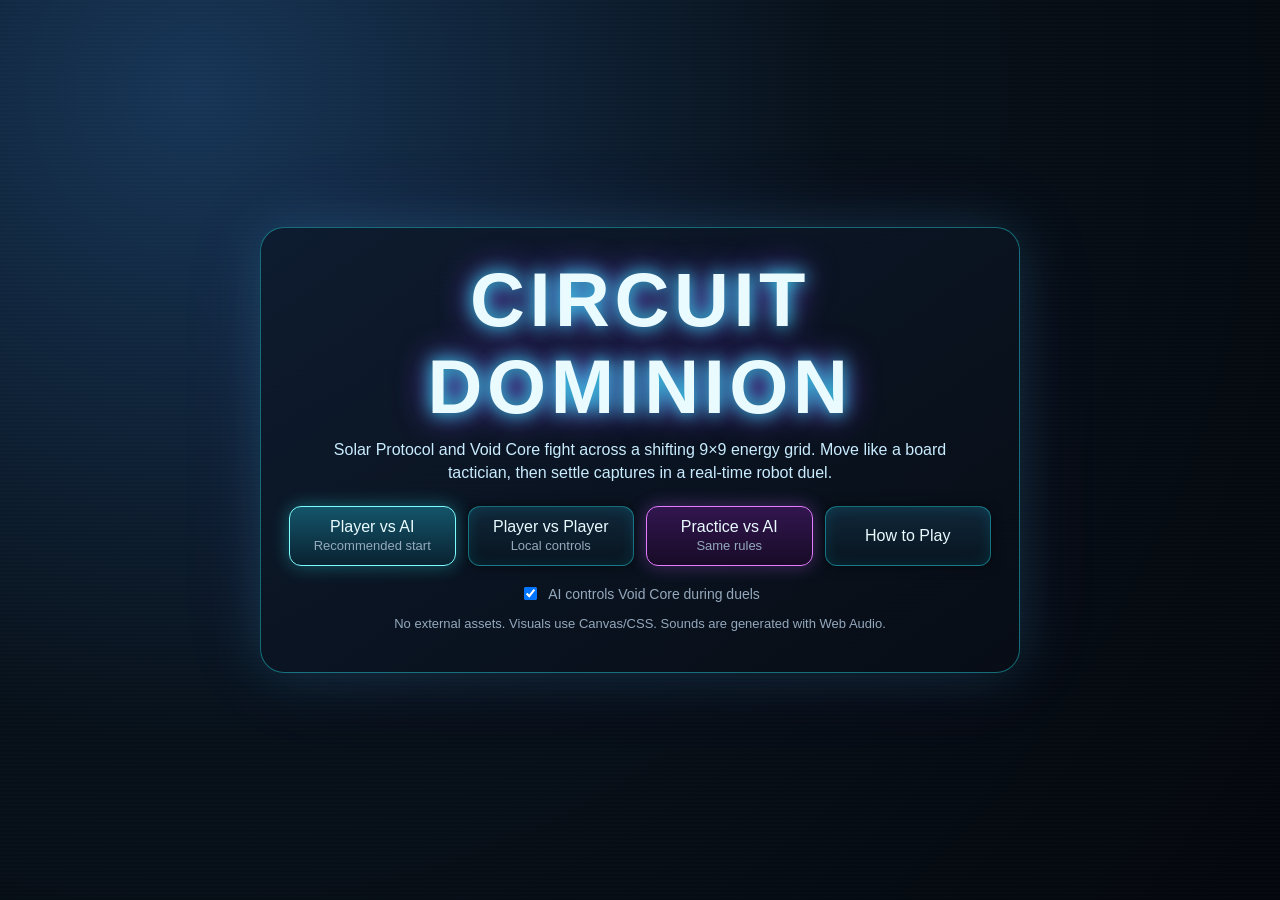
==== release/circuit_dominion.single-file.html @ b0b78ae7 "Initial basic prototype release" ====
<!DOCTYPE html>
<!--
Circuit Dominion

Copyright (C) 2026 E RM

This program is free software: you can redistribute it and/or modify
it under the terms of the GNU General Public License as published by
the Free Software Foundation, either version 3 of the License, or
(at your option) any later version.

This program is distributed in the hope that it will be useful,
but WITHOUT ANY WARRANTY; without even the implied warranty of
MERCHANTABILITY or FITNESS FOR A PARTICULAR PURPOSE. See the
GNU General Public License for more details.

License: GPL-3.0-or-later
Full license text: see LICENSE in the project repository.
-->
<!-- SPDX-License-Identifier: GPL-3.0-or-later -->
<html lang="en">
<head>
<meta charset="UTF-8">
<link rel="icon" href="data:,">
<!--
Submission Info

Exact prompt used:
Create a complete browser game inspired by the gameplay structure of classic board-strategy/action-duel games like Archon, but with an original AI robots theme, original units, original names, original visuals, and no copyrighted assets.

The game must be delivered as a SINGLE self-contained `.html` file under 3 MB. It must run locally in a browser with no server, no build step, no external libraries, no remote images, no remote fonts, and no remote audio. All visuals must be created using HTML/CSS/Canvas/SVG generated in the file. Audio, if included, must be generated using the Web Audio API only.

Game concept:
Title: “Circuit Dominion” or another original robot-themed title.
Theme: Two rival AI robot networks battle for control of a tactical energy grid. One side is “Solar Protocol,” using clean bright energy and agile precision robots. The other side is “Void Core,” using dark matter, corrupted code, and heavy destructive machines.

Core gameplay:
Create a 9x9 tactical board. Two players take turns moving robot units on the board. When one unit moves onto a square occupied by an enemy, the game switches into a real-time combat arena where the two units fight directly. The winner survives and occupies the contested board square. The loser is removed from the board.

The game should feel like a hybrid of chess-like strategy and arcade combat, but all content, names, art, balance, and presentation must be original.

Important design goals:
- Easy to understand within 30 seconds.
- Fast matches, around 5–10 minutes.
- Playable with mouse, keyboard, and touch.
- Mobile-friendly layout.
- Smooth performance on modern phones and desktops.
- No external dependencies.
- Self-contained single HTML file.
- Under 3 MB total file size.

Board design:
- Use a 9x9 grid.
- Squares belong to one of three energy types:
  1. Light Grid
  2. Dark Grid
  3. Neutral Grid
- Some squares should gradually shift polarity over time or every few turns.
- Light-aligned robots are stronger on Light Grid squares.
- Dark-aligned robots are stronger on Dark Grid squares.
- Neutral squares give no bonus.
- Show square polarity visually using simple colors, glow, icons, or patterns.
- Include several special “Power Nodes” on the board. Controlling all Power Nodes is one way to win.

Win conditions:
A player wins by either:
1. Destroying the enemy Command Unit, or
2. Occupying all Power Nodes at the end of their turn.

Turn-based board rules:
- Player 1 and Player 2 alternate turns.
- A unit can move once per turn.
- Units have different movement styles.
- Legal moves should be highlighted after selecting a unit.
- Invalid moves should give clear feedback.
- Units cannot move through other units unless their ability says otherwise.
- Moving onto an enemy starts a duel.
- After a duel, return to the board state.
- Include a clear turn indicator.

Suggested robot units:
Solar Protocol side:
1. Core Commander
   - The king-like unit. Losing it loses the game.
   - Moderate speed, moderate attack.
   - Special: short defensive shield burst in duels.
2. Photon Striker
   - Fast melee robot.
   - Moves like a fast skirmisher.
   - Special: dash attack.
3. Arc Sniper
   - Long-range fragile robot.
   - Special: charged laser shot.
4. Shield Drone
   - Defensive robot.
   - Special: temporary barrier.
5. Pulse Medic
   - Support robot.
   - On the board, can repair adjacent allied units slightly once per turn.
   - In combat, fires weak pulse shots.
6. Nova Walker
   - Heavy assault robot.
   - Slow, strong.
   - Special: area blast with cooldown.

Void Core side:
1. Null Overlord
   - Command Unit.
   - Losing it loses the game.
   - Special: temporary damage aura.
2. Razor Crawler
   - Fast melee robot.
   - Special: leap strike.
3. Entropy Cannon
   - Long-range heavy shooter.
   - Special: slow but powerful projectile.
4. Glitch Wraith
   - Mobile evasive unit.
   - Can phase through one occupied square on the board.
   - Special: short invisibility/teleport dodge.
5. Corruptor Bot
   - Support robot.
   - Can weaken an adjacent enemy unit on the board.
   - In combat, fires erratic shots.
6. Gravity Bruiser
   - Heavy tank robot.
   - Special: pulls opponent slightly toward itself.

Unit stats:
Each unit should have:
- HP
- Speed
- Attack damage
- Projectile or melee range
- Cooldown
- Board movement pattern
- Faction alignment: Light or Dark

Energy square modifiers:
During duel combat, apply a simple bonus based on the board square where the battle occurs:
- Light unit on Light Grid: +15% damage or +15% max HP.
- Dark unit on Dark Grid: +15% damage or +15% max HP.
- Opposite alignment on hostile grid: slight penalty, such as -10% damage.
- Neutral Grid: no modifier.
Show this clearly before or during combat.

Combat arena:
When a battle begins:
- Display a compact real-time arena.
- Each unit appears as a simple robot sprite or geometric icon.
- Player 1 controls:
  - Keyboard: WASD to move, Space or F to attack, Shift for special.
  - Touch: virtual joystick or touch-drag movement, attack button, special button.
- Player 2 controls:
  - Keyboard: Arrow keys to move, Enter or / to attack, Right Shift for special.
  - Touch: if same-device two-player touch is difficult, provide an optional “AI controls Player 2 in duel” toggle.
- Include a simple AI option so one human can play against the computer.
- Units should have different attacks:
  - Melee units need proximity.
  - Ranged units fire projectiles.
  - Heavy units move slowly but hit harder.
  - Support units are weaker but have useful abilities.
- Include health bars, cooldown indicators, and a short countdown before combat starts.
- The duel ends when one unit reaches 0 HP.
- The surviving unit returns to the board.
- If both units are destroyed, the contested square becomes empty.

AI opponent:
Include a basic computer opponent for board turns and duels.
Board AI should:
- Prefer attacks it is likely to win.
- Protect its Command Unit.
- Try to capture Power Nodes.
- Prefer favorable square polarity.
- Avoid obviously bad moves.
Duel AI should:
- Move toward or away depending on unit type.
- Fire when in range.
- Use specials occasionally.
- Dodge projectiles somewhat.

Controls:
Include:
- Mouse controls for selecting units and board squares.
- Keyboard controls for combat.
- Touch controls for mobile.
- Large buttons for attack/special on mobile.
- Responsive layout that works in portrait and landscape.
- A simple help overlay explaining controls.

UI requirements:
- Title screen with:
  - New Game
  - Player vs Player
  - Player vs AI
  - How to Play
- Board screen with:
  - Current turn
  - Selected unit info
  - Legal move highlights
  - Power Node ownership
  - Win condition reminder
- Combat screen with:
  - Unit names
  - Health bars
  - Energy square modifier
  - Countdown
  - Cooldown indicators
- End screen with:
  - Winner
  - Reason for victory
  - Restart button

Visual style:
- Futuristic neon robot theme.
- Clean readable board.
- Use Canvas or SVG for simple robot icons.
- Do not use remote images.
- Do not use copyrighted characters, logos, names, sprites, or sounds.
- Units should be visually distinguishable by silhouette, color, and icon.
- Add lightweight effects such as glows, sparks, scanlines, projectile trails, or explosions, but keep file size small.

Audio:
- Optional, but if included, generate sounds using the Web Audio API.
- Include simple sounds for:
  - Move
  - Invalid move
  - Attack
  - Hit
  - Special ability
  - Victory
- Include mute button.
- No external audio files.

Technical requirements:
- Output one complete `.html` file only.
- Include all HTML, CSS, and JavaScript in the same file.
- No external scripts.
- No remote assets.
- No frameworks.
- Must work by opening the file directly in a browser.
- Keep total file size under 3 MB.
- Use efficient code and compact procedural visuals.
- Use requestAnimationFrame for combat animation.
- Keep game state organized in clear JavaScript objects.
- Include comments for major systems.
- Avoid overly large embedded data.
- Do not include base64 images or large assets unless absolutely tiny.

Game balance:
- Make every unit useful.
- Make Command Units important but not helpless.
- Make Power Nodes strategically valuable.
- Make square polarity matter without making fights automatic.
- Keep duel times short, ideally 10–30 seconds.
- Avoid one-shot kills except maybe rare charged specials.
- Add cooldowns to powerful abilities.

Accessibility and usability:
- Use readable font sizes.
- High contrast UI.
- Buttons large enough for touch.
- Include pause/help.
- Include visual feedback for all important actions.
- Do not rely on color alone; use icons or labels for Light/Dark/Neutral where possible.

Deliverable:
Return the full contents of the single `.html` file. Do not split into multiple files. Do not include external dependencies. Do not provide placeholder comments like “add game logic here”; implement the actual playable game.

Submission checklist

    Single `.html` file only, under 3 MB.
    Prompt and shared chat link included exactly as used.
    Self-contained visuals and audio only. No remote assets.
    Touch-friendly input strongly recommended for mobile traffic.

Also include, inside an HTML comment near the top of the file, a section labeled “Submission Info” containing:
- The exact prompt used.
- A placeholder line for the shared chat link: SHARED_CHAT_LINK_HERE
- The checklist above exactly as written.

Before final output, verify:
- The game starts without errors.
- The board is playable.
- Units can move.
- Combat starts when attacking.
- Combat resolves and returns to the board.
- At least one win condition works.
- No remote assets are referenced.
- The file is self-contained.

Shared chat link:
SHARED_CHAT_LINK_HERE

Checklist:
Submission checklist

    Single `.html` file only, under 3 MB.
    Prompt and shared chat link included exactly as used.
    Self-contained visuals and audio only. No remote assets.
    Touch-friendly input strongly recommended for mobile traffic.
-->
<meta name="viewport" content="width=device-width,initial-scale=1,maximum-scale=1,user-scalable=no">
<title>Circuit Dominion</title>
<style>
:root{--bg:#071019;--panel:#0c1724e8;--line:#2af6ff66;--txt:#e9fbff;--muted:#94a9bd;--solar:#6dfcff;--void:#d56bff;--warn:#ffdc63;--bad:#ff5f7a;--good:#7dff96}
*{box-sizing:border-box;touch-action:manipulation}
html,body{margin:0;height:100%;background:radial-gradient(circle at 15% 10%,#173557,#071019 48%,#04070d);color:var(--txt);font-family:Arial,Helvetica,sans-serif;overflow:hidden}
body:before{content:"";position:fixed;inset:0;background:linear-gradient(#ffffff06 50%,#0000 50%);background-size:100% 4px;pointer-events:none;mix-blend-mode:screen;opacity:.22}
button,input{font:inherit}
button{border:1px solid var(--line);background:linear-gradient(180deg,#10283b,#08131e);color:var(--txt);border-radius:12px;padding:11px 15px;min-height:44px;cursor:pointer;box-shadow:0 0 14px #00eaff22 inset,0 0 12px #0008}
button:hover,button:focus{outline:2px solid #7dffff66;background:#13324b}
button.primary{border-color:#7dffff;background:linear-gradient(180deg,#14556a,#092231);box-shadow:0 0 18px #2af6ff55}
button.void{border-color:#e57cff;background:linear-gradient(180deg,#32164f,#180b27);box-shadow:0 0 18px #c35cff55}
label{display:flex;gap:8px;align-items:center;color:var(--muted);font-size:14px}
.screen{display:none;height:100%;width:100%;padding:14px;position:relative}
.screen.active{display:flex}
#titleScreen,#endScreen{align-items:center;justify-content:center;text-align:center}
.hero{max-width:760px;width:min(94vw,760px);padding:28px;border:1px solid var(--line);border-radius:24px;background:linear-gradient(145deg,#0e1b2eea,#080d16ed);box-shadow:0 0 50px #22f2ff22,0 0 90px #ad55ff16}
h1{font-size:clamp(36px,8vw,76px);margin:0 0 8px;letter-spacing:.06em;text-transform:uppercase;text-shadow:0 0 18px #35f4ff,0 0 34px #8e44ff}
.tagline{color:#c9ecff;margin:0 auto 22px;line-height:1.45;max-width:650px}
.menu{display:grid;grid-template-columns:repeat(auto-fit,minmax(160px,1fr));gap:12px;margin:18px 0}
.small{font-size:13px;color:var(--muted)}
#boardScreen{gap:12px;align-items:stretch}
.leftPane{flex:1;display:flex;align-items:center;justify-content:center;min-width:0}
.boardWrap{width:min(82vh,calc(100vw - 340px));max-width:720px;aspect-ratio:1;border-radius:18px;border:1px solid var(--line);box-shadow:0 0 32px #00eaff22;background:#020610;padding:8px}
#board{width:100%;height:100%;display:block;border-radius:12px;cursor:pointer;background:#081018}
.sidePane{width:315px;display:flex;flex-direction:column;gap:8px;min-height:0;overflow:auto}
.card{border:1px solid #2af6ff44;background:var(--panel);border-radius:16px;padding:10px;box-shadow:0 0 20px #0008}
.card h2,.card h3{margin:0 0 8px;font-size:18px}
.status{font-size:16px;line-height:1.35}
#turnBadge{font-weight:bold;font-size:20px}
.solarText{color:var(--solar);text-shadow:0 0 8px #6dfcff77}
.voidText{color:var(--void);text-shadow:0 0 8px #d56bff77}
#selectedInfo{white-space:pre-line;line-height:1.35;min-height:96px}
#nodeInfo,#log{font-size:14px;line-height:1.35;color:#d7f5ff}
#log{min-height:38px;color:var(--warn)}
.legend{display:grid;grid-template-columns:1fr 1fr 1fr;gap:6px;font-size:12px;color:#d7f5ff}
.pill{border:1px solid #ffffff33;border-radius:999px;padding:5px 7px;text-align:center;background:#ffffff08;display:inline-flex;align-items:center;justify-content:center;min-height:28px}
#nodeInfo{display:flex;flex-wrap:wrap;gap:6px}
#combatScreen{flex-direction:column;gap:8px;padding:10px}
.combatTop{display:grid;grid-template-columns:1fr minmax(120px,260px) 1fr;gap:10px;align-items:stretch}
.fighterPanel{border:1px solid #ffffff33;border-radius:14px;padding:8px;background:#07111ddd}
.fighterName{font-weight:bold;font-size:15px;white-space:nowrap;overflow:hidden;text-overflow:ellipsis}
.hpBox,.cdBox{height:14px;background:#0009;border:1px solid #ffffff33;border-radius:999px;overflow:hidden;margin-top:7px}
.hpFill{height:100%;width:100%;background:linear-gradient(90deg,#ff5f7a,#ffdc63,#7dff96);transition:width .1s}
.cdFill{height:100%;width:0;background:linear-gradient(90deg,#2af6ff,#e57cff);transition:width .08s}
.centerPanel{text-align:center;border:1px solid #ffffff33;border-radius:14px;padding:8px;background:#07111ddd;font-size:14px}
#arenaWrap{position:relative;flex:1;min-height:260px;border-radius:18px;border:1px solid var(--line);box-shadow:0 0 28px #00eaff22;overflow:hidden;background:#02060c}
#arena{display:block;width:100%;height:100%;touch-action:none}
.countdown{position:absolute;left:50%;top:45%;transform:translate(-50%,-50%);font-size:clamp(42px,12vw,120px);font-weight:bold;text-shadow:0 0 20px #2af6ff,0 0 40px #d56bff;pointer-events:none}
.touchControls{display:grid;grid-template-columns:1fr auto auto 1fr auto auto;gap:8px;align-items:center;padding:4px 0}
.touchControls.singlePlayer{grid-template-columns:minmax(180px,1fr) auto auto}
.stick{height:72px;border:1px solid #ffffff33;border-radius:18px;background:radial-gradient(circle,#ffffff13,#0005);position:relative;min-width:90px;touch-action:none;user-select:none}
.stick:before{content:"";position:absolute;left:50%;top:50%;width:26px;height:26px;margin:-13px;border-radius:50%;background:#ffffff33;box-shadow:0 0 14px #fff6}
.bigBtn{min-width:74px;height:58px}
#helpOverlay{display:none;position:fixed;inset:0;z-index:30;background:#02060ce8;align-items:center;justify-content:center;padding:18px}
#helpOverlay.active{display:flex}
.helpBox{max-width:760px;width:min(760px,calc(100vw - 36px));max-height:calc(100dvh - 36px);overflow:auto;border:1px solid var(--line);border-radius:22px;background:#0a1522;padding:20px;line-height:1.45;box-shadow:0 0 60px #00eaff33}
#closeHelp{position:sticky;bottom:0;margin-top:14px}
.helpGrid{display:grid;grid-template-columns:repeat(auto-fit,minmax(230px,1fr));gap:12px}
.kbd{display:inline-block;border:1px solid #ffffff55;background:#0008;border-radius:6px;padding:2px 6px;margin:1px;color:#fff}
.hidden{display:none!important}
@media(max-width:900px){#boardScreen{flex-direction:column;padding:8px;overflow:auto}.boardWrap{width:min(96vw,72vh);margin:auto}.sidePane{width:auto;display:grid;grid-template-columns:1fr 1fr;gap:8px}.sidePane .card:last-child{grid-column:1/-1}body{overflow:auto}.screen{min-height:100%;height:auto}}
@media(max-width:620px){.sidePane{display:flex}.combatTop{grid-template-columns:1fr;gap:6px}.touchControls{grid-template-columns:1fr auto auto;grid-auto-rows:auto}#stick2,.p2touch{display:none}.hero{padding:18px}}
</style>
</head>
<body>
<section id="titleScreen" class="screen active">
  <div class="hero">
    <h1>Circuit Dominion</h1>
    <p class="tagline">Solar Protocol and Void Core fight across a shifting 9×9 energy grid. Move like a board tactician, then settle captures in a real-time robot duel.</p>
    <div class="menu">
      <button class="primary" id="newAI">Player vs AI<br><span class="small">Recommended start</span></button>
      <button id="newPVP">Player vs Player<br><span class="small">Local controls</span></button>
      <button class="void" id="newAI2">Practice vs AI<br><span class="small">Same rules</span></button>
      <button id="howBtn">How to Play</button>
    </div>
    <label style="justify-content:center"><input type="checkbox" id="duelAIToggle" checked> AI controls Void Core during duels</label>
    <p class="small">No external assets. Visuals use Canvas/CSS. Sounds are generated with Web Audio.</p>
  </div>
</section>

<section id="boardScreen" class="screen">
  <div class="leftPane"><div class="boardWrap"><canvas id="board" width="900" height="900" aria-label="Circuit Dominion tactical board"></canvas></div></div>
  <aside class="sidePane">
    <div class="card status"><h2>Turn</h2><div id="turnBadge"></div><div id="modeLabel" class="small"></div></div>
    <div class="card"><h3>Selected Unit</h3><div id="selectedInfo">Select one of your robots.</div></div>
    <div class="card"><h3>Power Nodes</h3><div id="nodeInfo"></div></div>
    <div class="card"><h3>Grid Key</h3><div class="legend"><span class="pill">☀ L Light</span><span class="pill">◇ N Neutral</span><span class="pill">◆ D Dark</span></div><p class="small">White = selected. Green = legal move. Red = attack. Win by destroying the enemy Command Unit or occupying all ⚡ Power Nodes at turn end.</p></div>
    <div class="card"><div id="log">Ready.</div><div style="display:flex;gap:8px;flex-wrap:wrap;margin-top:8px"><button id="boardHelp">Help</button><button id="muteBtn">Mute</button><button id="restartBtn">Restart</button></div></div>
  </aside>
</section>

<section id="combatScreen" class="screen">
  <div class="combatTop">
    <div class="fighterPanel"><div class="fighterName" id="p1Name"></div><div class="hpBox"><div class="hpFill" id="p1HP"></div></div><div class="cdBox"><div class="cdFill" id="p1CD"></div></div><div class="small" id="p1Hint">WASD · Space/F attack · Left Shift special</div></div>
    <div class="centerPanel"><b>Duel Zone</b><div class="small">Combat modifier</div><div id="modText"></div><div id="combatMsg" class="small"></div><button id="pauseBtn" style="margin-top:5px;min-height:34px;padding:5px 10px">Pause</button></div>
    <div class="fighterPanel"><div class="fighterName" id="p2Name"></div><div class="hpBox"><div class="hpFill" id="p2HP"></div></div><div class="cdBox"><div class="cdFill" id="p2CD"></div></div><div class="small" id="p2Hint">Arrows · Enter or / attack · Right Shift special</div></div>
  </div>
  <div id="arenaWrap"><canvas id="arena" width="960" height="520" aria-label="Real time robot duel arena"></canvas><div id="countdown" class="countdown"></div></div>
  <div class="touchControls" id="touchControls">
    <div class="stick" id="stick1" aria-label="Player 1 movement joystick"></div><button class="bigBtn" id="atk1">P1 Attack</button><button class="bigBtn" id="sp1">P1 Special</button>
    <div class="stick" id="stick2" aria-label="Player 2 movement joystick"></div><button class="bigBtn p2touch" id="atk2">P2 Attack</button><button class="bigBtn p2touch" id="sp2">P2 Special</button>
  </div>
</section>

<section id="endScreen" class="screen">
  <div class="hero"><h1 id="winnerTitle">Victory</h1><p id="winnerReason" class="tagline"></p><div class="menu"><button class="primary" id="endRestartAI">Restart vs AI</button><button id="endRestartPVP">Restart PvP</button><button id="endHelp">How to Play</button></div></div>
</section>

<div id="helpOverlay">
  <div class="helpBox">
    <h2>Circuit Dominion: quick rules</h2>
    <div class="helpGrid">
      <div><h3>Board</h3><p>Select one of your robots, then choose a highlighted square. Moving onto an enemy starts a duel. Robots cannot pass through other robots except the Glitch Wraith, which may phase through one occupied square.</p></div>
      <div><h3>Win</h3><p>Destroy the enemy Command Unit, or occupy every ⚡ Power Node at the end of your turn.</p></div>
      <div><h3>Energy</h3><p>Light robots gain +15% HP and damage on ☀ Light Grid squares. Dark robots gain the same on ◆ Dark Grid squares. Hostile polarity gives -10% damage. ◇ Neutral is safe.</p></div>
      <div><h3>Combat controls</h3><p>Solar / P1: <span class="kbd">WASD</span> move, <span class="kbd">Space/F</span> attack, <span class="kbd">Left Shift</span> special. Void / P2: <span class="kbd">Arrows</span> move, <span class="kbd">Enter or /</span> attack, <span class="kbd">Right Shift</span> special. In Player vs AI, Solar is always human-controlled in duels, even when Void attacks first.</p></div>
      <div><h3>Board abilities</h3><p>Pulse Medic can click an adjacent ally to repair it. Corruptor Bot can click an adjacent enemy to weaken it. These actions consume the turn.</p></div>
      <div><h3>Tip</h3><p>Use favorable polarity and Power Nodes to force the opponent into risky duels.</p></div>
    </div>
    <button id="closeHelp" class="primary">Close</button>
  </div>
</div>

<script>
'use strict';
/* Major systems: game state, board movement, board AI, combat arena, duel AI, canvas drawing, touch controls, procedural audio. */
const $=id=>document.getElementById(id), screens=['titleScreen','boardScreen','combatScreen','endScreen'];
const F={S:'Solar Protocol',V:'Void Core'}, Align={S:'Light',V:'Dark'}, EN=['N','L','D'], NODES=[[2,2],[2,6],[4,4],[6,2],[6,6]];
let G, selected=null, legal=[], msgTimer=0, keys={}, muted=false, audioCtx=null, raf=0, aiDelay=0;
const defs={
  CC:{name:'Core Commander',abbr:'CC',f:'S',cmd:1,hp:125,spd:168,dmg:15,range:86,cd:.56,sp:.34,move:'king',m:1,desc:'Command. Shield burst.'},
  PS:{name:'Photon Striker',abbr:'PS',f:'S',hp:82,spd:255,dmg:18,range:58,cd:.42,sp:.24,move:'runner',m:3,desc:'Fast melee. Dash attack.'},
  AS:{name:'Arc Sniper',abbr:'AS',f:'S',hp:70,spd:178,dmg:16,range:470,cd:.72,sp:.16,move:'line',m:4,desc:'Long range. Charged laser.'},
  SD:{name:'Shield Drone',abbr:'SD',f:'S',hp:120,spd:145,dmg:10,range:250,cd:.64,sp:.30,move:'ortho',m:2,desc:'Defender. Barrier.'},
  PM:{name:'Pulse Medic',abbr:'PM',f:'S',hp:78,spd:178,dmg:8,range:260,cd:.48,sp:.32,move:'ortho',m:2,desc:'Repairs adjacent ally.'},
  NW:{name:'Nova Walker',abbr:'NW',f:'S',hp:148,spd:123,dmg:24,range:96,cd:.86,sp:.15,move:'heavy',m:2,desc:'Heavy. Area blast.'},
  NO:{name:'Null Overlord',abbr:'NO',f:'V',cmd:1,hp:130,spd:154,dmg:16,range:88,cd:.58,sp:.33,move:'king',m:1,desc:'Command. Damage aura.'},
  RC:{name:'Razor Crawler',abbr:'RC',f:'V',hp:86,spd:246,dmg:18,range:60,cd:.43,sp:.24,move:'runner',m:3,desc:'Fast melee. Leap strike.'},
  EC:{name:'Entropy Cannon',abbr:'EC',f:'V',hp:92,spd:128,dmg:22,range:430,cd:.92,sp:.16,move:'line',m:4,desc:'Heavy shooter.'},
  GW:{name:'Glitch Wraith',abbr:'GW',f:'V',hp:72,spd:265,dmg:13,range:225,cd:.46,sp:.30,move:'phase',m:3,desc:'Phases through one robot.'},
  CB:{name:'Corruptor Bot',abbr:'CB',f:'V',hp:84,spd:170,dmg:10,range:260,cd:.52,sp:.30,move:'ortho',m:2,desc:'Weakens adjacent enemy.'},
  GB:{name:'Gravity Bruiser',abbr:'GB',f:'V',hp:160,spd:116,dmg:24,range:92,cd:.84,sp:.16,move:'heavy',m:2,desc:'Heavy. Pull field.'}
};
function show(id){screens.forEach(s=>$(s).classList.toggle('active',s===id));}
function start(mode='ai'){cancelAnimationFrame(raf);G={mode,turn:'S',units:[],board:[],phase:0,turns:1,screen:'board',paused:false};selected=null;legal=[];makeGrid();placeUnits();show('boardScreen');resizeBoard();log('Solar Protocol begins. Select a robot.');drawBoard();updateUI();}
function makeGrid(){for(let r=0;r<9;r++){G.board[r]=[];for(let c=0;c<9;c++){let e='N'; if(r<3&&((r+c)%2||c==4))e='D'; if(r>5&&((r+c)%2||c==4))e='L'; if((r==4||c==4)&&(r+c)%2==0)e='N'; G.board[r][c]={e,base:e,shift:((r*7+c*5)%8===0)};}} NODES.forEach(([r,c])=>G.board[r][c].node=1);}
function newUnit(type,r,c){let d=defs[type],u={id:type+Math.random().toString(36).slice(2,7),type,r,c,hp:d.hp,max:d.hp,used:false,weak:0};G.units.push(u);}
function placeUnits(){['EC','RC','GW','CB','NO','GB','RC','EC','GW'].forEach((t,c)=>newUnit(t,0,c));['AS','PS','SD','PM','CC','NW','PS','AS','SD'].forEach((t,c)=>newUnit(t,8,c));}
function unitAt(r,c){return G.units.find(u=>u.r===r&&u.c===c&&u.hp>0)}
function def(u){return defs[u.type]}
function sideName(s){return F[s]}
function enemy(s){return s==='S'?'V':'S'}
function inb(r,c){return r>=0&&r<9&&c>=0&&c<9}
function dirs(type){let d8=[[1,0],[-1,0],[0,1],[0,-1],[1,1],[1,-1],[-1,1],[-1,-1]], d4=d8.slice(0,4); return type==='ortho'?d4:d8;}
function moves(u){let d=def(u), out=[], canPhase=d.move==='phase', ds=d.move==='line'?dirs('all'):dirs(d.move), max=d.m; if(d.move==='king')max=1; if(d.move==='heavy'){ds=dirs('ortho'); max=2;}
  for(const [dr,dc] of ds){let skipped=false; for(let s=1;s<=max;s++){let r=u.r+dr*s,c=u.c+dc*s;if(!inb(r,c))break;let o=unitAt(r,c); if(o){if(o.type&&def(o).f!==def(u).f)out.push({r,c,attack:1,target:o}); if(canPhase&&!skipped){skipped=true;continue} break;} else out.push({r,c});}}
  if(d.move==='heavy'){for(const [dr,dc] of [[1,1],[1,-1],[-1,1],[-1,-1]] ){let r=u.r+dr,c=u.c+dc;if(inb(r,c)){let o=unitAt(r,c); if(!o||def(o).f!==def(u).f)out.push({r,c,attack:!!o,target:o})}}}
  return out;}
function adjacent(a,b){return Math.max(Math.abs(a.r-b.r),Math.abs(a.c-b.c))===1}
function selectable(u){return u&&def(u).f===G.turn&&(G.mode!=='ai'||G.turn==='S')}
function log(t,bad=false){$('log').textContent=t;$('log').style.color=bad?'#ff8aa0':'#ffdc63';msgTimer=90; if(bad)beep('bad');}
function updateUI(){let t=G.turn, cls=t==='S'?'solarText':'voidText';$('turnBadge').innerHTML=`<span class="${cls}">${sideName(t)}</span>`;$('modeLabel').textContent=G.mode==='ai'?'Player vs AI':'Player vs Player';
  $('selectedInfo').textContent=selected?unitInfo(selected):'Select one of your robots.'; $('nodeInfo').innerHTML=nodeInfo();}
function unitInfo(u){let d=def(u), e=G.board[u.r][u.c].e, hp=Math.max(0,Math.ceil(u.hp)); return `${d.name} (${d.abbr})\n${d.f==='S'?'Solar':'Void'} · ${Align[d.f]} align · HP ${hp}/${d.hp}\nMove: ${moveText(d)}\nAttack ${d.dmg} · ${d.range<120?'Melee':'Ranged'} · CD ${d.cd}s\nSquare: ${energyName(e)}${u.type==='PM'?'\nAbility: click adjacent ally to repair.':''}${u.type==='CB'?'\nAbility: click adjacent enemy to weaken.':''}`;}
function moveText(d){return d.move==='king'?'1 any direction':d.move==='runner'?'up to 3 any direction':d.move==='phase'?'up to 3, phases once':d.move==='line'?'up to 4 any direction':d.move==='heavy'?'2 orthogonal or 1 diagonal':'up to 2 orthogonal';}
function energyName(e){return e==='L'?'☀ Light Grid':e==='D'?'◆ Dark Grid':'◇ Neutral Grid'}
function nodeInfo(){let s=NODES.map(([r,c],i)=>{let u=unitAt(r,c), owner=u?def(u).f:'-'; return `<span class="pill">⚡${i+1} ${owner==='S'?'Solar':owner==='V'?'Void':'Open'}</span>`}).join(' '); return s;}
function endTurn(){selected=null;legal=[];checkWinNodes(); if(G.screen!=='board')return; G.turn=enemy(G.turn); G.turns++; if(G.turns%3===0)shiftGrid(); G.units.forEach(u=>{u.used=false;if(u.weak>0)u.weak--;}); updateUI();drawBoard(); if(G.mode==='ai'&&G.turn==='V'){log('Void Core calculating...'); aiDelay=25;}}
function shiftGrid(){for(let r=0;r<9;r++)for(let c=0;c<9;c++)if(G.board[r][c].shift){let i=EN.indexOf(G.board[r][c].e);G.board[r][c].e=EN[(i+1)%3];} log('Some unstable grid squares shifted polarity.');}
function checkWinNodes(){let owner=null, ok=true; for(const [r,c] of NODES){let u=unitAt(r,c); if(!u){ok=false;break} let f=def(u).f; if(owner&&owner!==f){ok=false;break} owner=f;} if(ok&&owner)win(owner,'all Power Nodes were occupied at the end of the turn');}
function checkCommand(){let s=G.units.some(u=>u.hp>0&&u.type==='CC'), v=G.units.some(u=>u.hp>0&&u.type==='NO'); if(!s&&!v)return drawGame('both Command Units were destroyed'); if(!s)return win('V','the Core Commander was destroyed'); if(!v)return win('S','the Null Overlord was destroyed');}
function drawGame(reason){G.screen='end'; show('endScreen'); $('winnerTitle').textContent='Mutual Shutdown'; $('winnerTitle').className=''; $('winnerReason').textContent='No network prevails: '+reason+'.'; beep('win');}
function win(side,reason){G.screen='end'; show('endScreen'); $('winnerTitle').textContent=sideName(side)+' Wins'; $('winnerTitle').className=side==='S'?'solarText':'voidText'; $('winnerReason').textContent='Victory reason: '+reason+'.'; beep('win');}
function doBoardClick(r,c){if(G.screen!=='board'||(G.mode==='ai'&&G.turn==='V'))return; let u=unitAt(r,c); if(!selected){if(selectable(u)){selected=u;legal=moves(u);beep('move')} else log('Select one of your active robots.',true); updateUI();drawBoard();return;}
  if(u&&def(u).f===G.turn&&u!==selected){selected=u;legal=moves(u);updateUI();drawBoard();return;}
  if(boardAbility(selected,u))return;
  let m=legal.find(x=>x.r===r&&x.c===c); if(!m){log('Invalid move for '+def(selected).name+'. Highlighted squares are legal.',true);drawBoard();return;}
  if(m.attack)startDuel(selected,m.target,r,c); else {selected.r=r;selected.c=c;beep('move');log(def(selected).name+' moved to '+coord(r,c)+'.');endTurn();}
}
function boardAbility(a,b){if(!b||!adjacent(a,b))return false; let ad=def(a),bd=def(b); if(a.type==='PM'&&bd.f===ad.f&&b.hp<b.max){b.hp=Math.min(b.max,b.hp+18);beep('special');log('Pulse Medic repaired '+bd.name+'.');endTurn();return true;} if(a.type==='CB'&&bd.f!==ad.f){b.hp=Math.max(1,b.hp-10);b.weak=2;beep('special');log('Corruptor Bot weakened '+bd.name+'.');endTurn();return true;} return false;}
function coord(r,c){return String.fromCharCode(65+c)+(r+1)}

/* Board drawing and input */
const bc=$('board'), bx=bc.getContext('2d');
function resizeBoard(){let rect=bc.getBoundingClientRect(),dpr=devicePixelRatio||1; if(!rect.width||!rect.height)return; bc.width=rect.width*dpr;bc.height=rect.height*dpr;bx.setTransform(dpr,0,0,dpr,0,0);drawBoard();}
function drawBoard(){if(!G||G.screen!=='board')return; let w=bc.clientWidth,h=bc.clientHeight,cell=Math.min(w,h)/9; bx.clearRect(0,0,w,h); bx.save(); bx.translate((w-cell*9)/2,(h-cell*9)/2);
  for(let r=0;r<9;r++)for(let c=0;c<9;c++){let sq=G.board[r][c],x=c*cell,y=r*cell,gr=bx.createLinearGradient(x,y,x+cell,y+cell); if(sq.e==='L'){gr.addColorStop(0,'#113345');gr.addColorStop(1,'#1aefff22')} else if(sq.e==='D'){gr.addColorStop(0,'#1a0d27');gr.addColorStop(1,'#b43cff26')} else {gr.addColorStop(0,'#14202d');gr.addColorStop(1,'#11151c')} bx.fillStyle=gr; bx.fillRect(x,y,cell,cell); bx.strokeStyle='#ffffff18';bx.strokeRect(x+.5,y+.5,cell-1,cell-1); bx.fillStyle=sq.e==='L'?'#9effff99':sq.e==='D'?'#f0a0ff99':'#e8f4ff66'; bx.font=`${Math.max(11,cell*.18)}px Arial`; bx.fillText(sq.e,x+6,y+16); if(sq.shift){bx.strokeStyle='#ffdc6366';bx.setLineDash([4,4]);bx.strokeRect(x+5,y+5,cell-10,cell-10);bx.setLineDash([])} if(sq.node){bx.beginPath();bx.arc(x+cell*.5,y+cell*.5,cell*.16,0,7);bx.fillStyle='#ffdc6344';bx.fill();bx.strokeStyle='#ffdc63';bx.stroke();bx.fillStyle='#fff0a0';bx.font=`${cell*.26}px Arial`;bx.textAlign='center';bx.textBaseline='middle';bx.fillText('⚡',x+cell*.5,y+cell*.5);bx.textAlign='left';bx.textBaseline='alphabetic';} }
  for(const m of legal){bx.fillStyle=m.attack?'#ff5f7a66':'#7dff9655'; bx.beginPath();bx.arc(m.c*cell+cell/2,m.r*cell+cell/2,cell*.31,0,7);bx.fill(); bx.strokeStyle=m.attack?'#ffb0bf':'#baffc7';bx.lineWidth=2;bx.stroke();}
  if(selected){bx.strokeStyle='#fff';bx.lineWidth=3;bx.shadowColor='#fff';bx.shadowBlur=12;bx.strokeRect(selected.c*cell+3,selected.r*cell+3,cell-6,cell-6);bx.shadowBlur=0;}
  for(const u of G.units)drawUnit(bx,u,u.c*cell+cell/2,u.r*cell+cell/2,cell*.36,cell); bx.restore();}
function drawUnit(ctx,u,x,y,rad,cell){let d=def(u),solar=d.f==='S'; ctx.save();ctx.translate(x,y);ctx.shadowColor=solar?'#6dfcff':'#d56bff';ctx.shadowBlur=12;ctx.fillStyle=solar?'#102e3b':'#241032';ctx.strokeStyle=solar?'#6dfcff':'#d56bff';ctx.lineWidth=2;
  if(u.type==='PS'||u.type==='RC'){poly(ctx,rad,5,Math.PI/2);} else if(u.type==='AS'||u.type==='EC'){ctx.rotate(Math.PI/4);ctx.fillRect(-rad*.8,-rad*.8,rad*1.6,rad*1.6);ctx.strokeRect(-rad*.8,-rad*.8,rad*1.6,rad*1.6);ctx.rotate(-Math.PI/4);} else if(u.type==='SD'||u.type==='GB'){roundRect(ctx,-rad,-rad*.72,rad*2,rad*1.44,8);ctx.fill();ctx.stroke();} else if(u.type==='PM'||u.type==='CB'){ctx.beginPath();ctx.arc(0,0,rad,0,7);ctx.fill();ctx.stroke();} else {poly(ctx,rad,6,Math.PI/6);}
  ctx.shadowBlur=0; ctx.fillStyle='#e9fbff';ctx.font=`bold ${Math.max(10,cell*.18)}px Arial`;ctx.textAlign='center';ctx.textBaseline='middle';ctx.fillText(d.abbr,0,0); let w=rad*1.8;ctx.fillStyle='#000b';ctx.fillRect(-w/2,rad+4,w,4);ctx.fillStyle=solar?'#7dff96':'#ff7aa0';ctx.fillRect(-w/2,rad+4,w*Math.max(0,u.hp/u.max),4); if(u.weak>0){ctx.fillStyle='#ffdc63';ctx.font=`${Math.max(9,cell*.13)}px Arial`;ctx.fillText('WEAK',0,-rad-7);} ctx.restore();}
function poly(ctx,r,n,rot){ctx.beginPath();for(let i=0;i<n;i++){let a=rot+i*2*Math.PI/n;ctx.lineTo(Math.cos(a)*r,Math.sin(a)*r)}ctx.closePath();ctx.fill();ctx.stroke();}
function roundRect(ctx,x,y,w,h,r){ctx.beginPath();ctx.moveTo(x+r,y);ctx.arcTo(x+w,y,x+w,y+h,r);ctx.arcTo(x+w,y+h,x,y+h,r);ctx.arcTo(x,y+h,x,y,r);ctx.arcTo(x,y,x+w,y,r);ctx.closePath();}
bc.addEventListener('pointerdown',e=>{let rect=bc.getBoundingClientRect(),w=bc.clientWidth,h=bc.clientHeight,cell=Math.min(w,h)/9,ox=(w-cell*9)/2,oy=(h-cell*9)/2;let c=Math.floor((e.clientX-rect.left-ox)/cell),r=Math.floor((e.clientY-rect.top-oy)/cell);if(inb(r,c))doBoardClick(r,c);});
window.addEventListener('resize',()=>{resizeBoard();resizeArena();});

/* Board AI */
function boardAI(){let best=null,bscore=-9999, units=G.units.filter(u=>def(u).f==='V'&&u.hp>0); for(const u of units){for(const m of moves(u)){let sc=scoreMove(u,m); if(sc>bscore||Math.random()<.07){best={u,m};bscore=sc;}}} if(!best){G.turn='S';updateUI();return} selected=best.u;legal=moves(best.u);drawBoard();setTimeout(()=>{if(G.screen!=='board')return; let m=best.m; if(m.attack)startDuel(best.u,m.target,m.r,m.c); else {best.u.r=m.r;best.u.c=m.c;beep('move');log('Void Core moved '+def(best.u).name+'.');endTurn();}},360);}
function scoreMove(u,m){let d=def(u),e=G.board[m.r][m.c].e, sc=Math.random()*4; if(e==='D')sc+=7; if(e==='L')sc-=4; if(NODES.some(n=>n[0]===m.r&&n[1]===m.c))sc+=25; let cmd=G.units.find(x=>x.type==='NO'), dist=Math.abs(m.r-cmd.r)+Math.abs(m.c-cmd.c); if(d.cmd&&dist>2)sc-=10; let enemyCmd=G.units.find(x=>x.type==='CC'); sc+=(12-(Math.abs(m.r-enemyCmd.r)+Math.abs(m.c-enemyCmd.c)))*.9; if(m.attack){let td=def(m.target); sc+=td.cmd?999:35; sc+=(u.hp*d.dmg*d.range/1000)-(m.target.hp*td.dmg*td.range/1200); if(e==='D')sc+=8;if(e==='L')sc-=8; if(sc<10)sc-=18;} return sc;}

/* Procedural audio */
function beep(kind){if(muted)return; try{audioCtx=audioCtx||new (window.AudioContext||window.webkitAudioContext)(); let o=audioCtx.createOscillator(),g=audioCtx.createGain(),now=audioCtx.currentTime; o.type=kind==='bad'?'sawtooth':kind==='hit'?'square':'sine'; let f={move:440,bad:130,attack:620,hit:210,special:780,win:880}[kind]||440; o.frequency.setValueAtTime(f,now); if(kind==='win')o.frequency.exponentialRampToValueAtTime(f*1.5,now+.35); g.gain.setValueAtTime(.0001,now);g.gain.exponentialRampToValueAtTime(.08,now+.015);g.gain.exponentialRampToValueAtTime(.0001,now+(kind==='win'?.45:.12));o.connect(g);g.connect(audioCtx.destination);o.start(now);o.stop(now+(kind==='win'?.5:.15));}catch(e){}}

/* Combat system */
const ac=$('arena'), ax=ac.getContext('2d'); let D=null, touches={p1:{x:0,y:0},p2:{x:0,y:0}};
function resizeArena(){let rect=ac.getBoundingClientRect(),dpr=devicePixelRatio||1; if(!rect.width||!rect.height)return; ac.width=rect.width*dpr; ac.height=rect.height*dpr; ax.setTransform(dpr,0,0,dpr,0,0);}
function energyMod(faction,e){if(e==='N')return {hp:1,dmg:1,text:'Neutral: no bonus'}; if((faction==='S'&&e==='L')||(faction==='V'&&e==='D'))return {hp:1.15,dmg:1.15,text:'+15% HP and damage on aligned grid'}; return {hp:1,dmg:.9,text:'-10% damage on hostile grid'};}
function startDuel(att,defender,r,c){G.screen='combat'; selected=null;legal=[]; show('combatScreen');resizeArena(); let e=G.board[r][c].e; D={att,defender,tr:r,tc:c,from:{r:att.r,c:att.c},e,t0:performance.now(),last:performance.now(),count:3,done:false,paused:false,projectiles:[],fx:[],beams:[]}; D.f=[makeFighter(att,0,e),makeFighter(defender,1,e)]; $('p1Name').textContent=def(D.f[0].u).name+' · '+sideName(def(D.f[0].u).f); $('p2Name').textContent=def(D.f[1].u).name+' · '+sideName(def(D.f[1].u).f); $('modText').textContent=energyName(e)+' · '+modLine(D.f[0])+' · '+modLine(D.f[1]); $('combatMsg').textContent='Duel begins on '+coord(r,c)+'. Controls unlock after the countdown.'; updateDuelControls(); beep('attack'); raf=requestAnimationFrame(combatLoop);}
function makeFighter(u,i,e){let d=def(u),m=energyMod(d.f,e),max=d.hp*m.hp,hp=Math.min(max,u.hp*m.hp); return {u,i,x:i?760:200,y:260,vx:0,vy:0,r:22,hp,max,dmg:d.dmg*m.dmg*(u.weak?0.88:1),spd:d.spd,range:d.range,cd:d.cd,atk:0,spc:0,spRate:d.sp,shield:0,aura:0,invis:0,pull:0,dash:0,mod:m};}
function modLine(f){let d=def(f.u),m=f.mod.hp>1||f.mod.dmg>1?'+15% HP/damage':f.mod.dmg<1?'-10% damage':'no bonus'; return d.abbr+' '+m;}
function controlFor(f){let side=def(f.u).f; if(G.mode==='ai')return side==='S'?'p1':'ai'; if($('duelAIToggle').checked&&side==='V')return 'ai'; return side==='S'?'p1':'p2';}
function controlText(f){let side=sideName(def(f.u).f), role=controlFor(f); if(role==='ai')return side+' · Duel AI controls this robot'; return side+' · '+(role==='p1'?'WASD move · Space/F attack · Left Shift special':'Arrows move · Enter or / attack · Right Shift special');}
function fighterFor(role){return D&&D.f.find(f=>controlFor(f)===role);}
function hudPair(){let p1=fighterFor('p1')||(D&&D.f[0]); let p2=fighterFor('p2')||(D&&D.f.find(f=>f!==p1&&controlFor(f)==='ai'))||(D&&D.f.find(f=>f!==p1))||p1; return [p1,p2];}
function updateDuelControls(){if(!D)return; let [p1,p2]=hudPair(),hasP2=D.f.some(f=>controlFor(f)==='p2'),touch=$('touchControls'); $('p1Name').textContent=def(p1.u).name+' · '+sideName(def(p1.u).f); $('p2Name').textContent=def(p2.u).name+' · '+sideName(def(p2.u).f); $('p1Hint').textContent=controlText(p1); $('p2Hint').textContent=controlText(p2); $('atk1').textContent=(p1?def(p1.u).abbr:'P1')+' Attack'; $('sp1').textContent=(p1?def(p1.u).abbr:'P1')+' Special'; $('atk2').textContent=(p2&&controlFor(p2)==='p2'?def(p2.u).abbr:'P2')+' Attack'; $('sp2').textContent=(p2&&controlFor(p2)==='p2'?def(p2.u).abbr:'P2')+' Special'; touch.classList.toggle('singlePlayer',!hasP2); $('stick2').hidden=!hasP2; $('atk2').hidden=!hasP2; $('sp2').hidden=!hasP2;}
function combatLoop(now){if(!D)return; let dt=Math.min(.033,(now-D.last)/1000); D.last=now; if(!D.paused)updateCombat(dt,now); drawCombat(now); raf=requestAnimationFrame(combatLoop);}
function updateCombat(dt,now){if(D.done)return; if(D.count>0){D.count=3-(now-D.t0)/1000; if(D.count<=0)$('combatMsg').textContent='Fight!'; return;}
  for(const f of D.f){f.atk=Math.max(0,f.atk-dt);f.spc=Math.max(0,f.spc-dt);}
  controlFighter(D.f[0],D.f[1],dt,controlFor(D.f[0])); controlFighter(D.f[1],D.f[0],dt,controlFor(D.f[1]));
  for(const f of D.f){f.x=Math.max(26,Math.min(934,f.x+f.vx*dt)); f.y=Math.max(28,Math.min(492,f.y+f.vy*dt)); f.vx*=.86; f.vy*=.86; if(f.aura>now&&dist(f,D.f[1-f.i])<105)damage(D.f[1-f.i],10*dt,f); if(f.pull>now){let o=D.f[1-f.i],a=Math.atan2(f.y-o.y,f.x-o.x);o.vx+=Math.cos(a)*105*dt;o.vy+=Math.sin(a)*105*dt;}}
  updateProjectiles(dt,now); updateHud(); if(D.f[0].hp<=0||D.f[1].hp<=0)setTimeout(resolveDuel,350),D.done=true;}
function controlFighter(f,o,dt,who){let x=0,y=0;if(who==='p1'){x=(keys.KeyD?1:0)-(keys.KeyA?1:0)+touches.p1.x;y=(keys.KeyS?1:0)-(keys.KeyW?1:0)+touches.p1.y;if(keys.Space||keys.KeyF)attack(f,o);if(keys.ShiftLeft)special(f,o);} else if(who==='p2'){x=(keys.ArrowRight?1:0)-(keys.ArrowLeft?1:0)+touches.p2.x;y=(keys.ArrowDown?1:0)-(keys.ArrowUp?1:0)+touches.p2.y;if(keys.Enter||keys.Slash)attack(f,o);if(keys.ShiftRight)special(f,o);} else {let d=dist(f,o),r=def(f.u).range,ang=Math.atan2(o.y-f.y,o.x-f.x); if(r<130){x=Math.cos(ang);y=Math.sin(ang); if(d<r*.85){x*=.2;y*=.2;}} else {if(d<170){x=-Math.cos(ang);y=-Math.sin(ang)} else if(d>360){x=Math.cos(ang);y=Math.sin(ang)} x+=Math.sin(performance.now()/500+f.i)*.45;y+=Math.cos(performance.now()/650+f.i)*.35;} for(const p of D.projectiles)if(p.owner!==f&&Math.hypot(p.x-f.x,p.y-f.y)<92){x+=-p.vy*.003;y+=p.vx*.003} if(Math.random()<.08&&((r<130&&d<r*1.35)||(r>130)))attack(f,o); if(Math.random()<.012)special(f,o);}
  let mag=Math.hypot(x,y)||1; if(mag>1){x/=mag;y/=mag} f.vx+=x*f.spd*5*dt;f.vy+=y*f.spd*5*dt;}
function attack(f,o){if(f.atk>0||D.count>0||D.done)return; let d=def(f.u),di=dist(f,o); f.atk=d.cd; beep('attack'); if(d.range<130){if(di<d.range+o.r)damage(o,f.dmg,f); else {let a=Math.atan2(o.y-f.y,o.x-f.x);f.vx+=Math.cos(a)*210;f.vy+=Math.sin(a)*210;}} else fire(f,o,f.dmg,360,5);}
function fire(f,o,dmg,spd=360,size=5,spread=0){let a=Math.atan2(o.y-f.y,o.x-f.x)+(Math.random()-.5)*spread; D.projectiles.push({x:f.x+Math.cos(a)*24,y:f.y+Math.sin(a)*24,vx:Math.cos(a)*spd,vy:Math.sin(a)*spd,dmg,owner:f,r:size,life:1.8,color:def(f.u).f==='S'?'#6dfcff':'#d56bff'});}
function special(f,o){if(f.spc>0||D.count>0||D.done)return; let t=f.u.type; f.spc=Math.max(4,1/def(f.u).sp); beep('special'); if(t==='CC'||t==='SD'){f.shield=performance.now()+2200;fx(f.x,f.y,'#6dfcff',18);}
  else if(t==='PS'||t==='RC'){let a=Math.atan2(o.y-f.y,o.x-f.x);f.vx+=Math.cos(a)*520;f.vy+=Math.sin(a)*520;if(dist(f,o)<145)damage(o,f.dmg*1.65,f);fx(o.x,o.y,'#ffdc63',18);}
  else if(t==='AS'){if(dist(f,o)<540)damage(o,f.dmg*2.05,f);D.beams.push({a:f,b:o,t:performance.now()+170,color:'#cfffff'});}
  else if(t==='PM'){f.hp=Math.min(f.max,f.hp+18);fire(f,o,f.dmg*.8,390,4,.35);fire(f,o,f.dmg*.8,390,4,.35);fx(f.x,f.y,'#7dff96',12);}
  else if(t==='NW'){if(dist(f,o)<150)damage(o,f.dmg*1.55,f);fx(f.x,f.y,'#ffdc63',35);}
  else if(t==='NO'){f.aura=performance.now()+3000;fx(f.x,f.y,'#d56bff',25);}
  else if(t==='EC'){fire(f,o,f.dmg*2.05,230,11,.05);}
  else if(t==='GW'){let a=Math.random()*6.28;f.x=Math.max(40,Math.min(920,f.x+Math.cos(a)*115));f.y=Math.max(40,Math.min(480,f.y+Math.sin(a)*115));f.invis=performance.now()+1600;fx(f.x,f.y,'#d56bff',18);}
  else if(t==='CB'){for(let i=0;i<3;i++)fire(f,o,f.dmg*.85,340,4,.7);}
  else if(t==='GB'){f.pull=performance.now()+2500;if(dist(f,o)<120)damage(o,f.dmg*.75,f);fx(f.x,f.y,'#d56bff',24);}}
function damage(f,amt,src){if(f.invis>performance.now())amt*=.25;if(f.shield>performance.now())amt*=.45; f.hp-=amt; beep('hit'); fx(f.x,f.y,def(src.u).f==='S'?'#6dfcff':'#d56bff',6);}
function updateProjectiles(dt,now){for(const p of D.projectiles){p.x+=p.vx*dt;p.y+=p.vy*dt;p.life-=dt;let o=D.f[1-p.owner.i]; if(o.hp>0&&Math.hypot(p.x-o.x,p.y-o.y)<p.r+o.r){damage(o,p.dmg,p.owner);p.life=-1;}} D.projectiles=D.projectiles.filter(p=>p.life>0&&p.x>-30&&p.x<990&&p.y>-30&&p.y<550); D.fx=D.fx.filter(e=>e.t>now); D.beams=D.beams.filter(e=>e.t>now);}
function resolveDuel(){if(!D)return; cancelAnimationFrame(raf); let a=D.f[0],b=D.f[1],winA=a.hp>0,winB=b.hp>0,reason=''; if(winA&&!winB){D.defender.hp=0;D.att.hp=Math.max(1,Math.round(a.hp/a.mod.hp));D.att.r=D.tr;D.att.c=D.tc;reason=def(D.att).name+' won the duel.';}
  else if(winB&&!winA){D.att.hp=0;D.defender.hp=Math.max(1,Math.round(b.hp/b.mod.hp));reason=def(D.defender).name+' held the square.';}
  else {D.att.hp=0;D.defender.hp=0;reason='Both robots were destroyed.';}
  G.units=G.units.filter(u=>u.hp>0); D=null; G.screen='board'; show('boardScreen');log(reason);checkCommand(); if(G.screen==='board')endTurn();}
function updateHud(){if(!D)return; let [p1,p2]=hudPair(); $('p1HP').style.width=Math.max(0,p1.hp/p1.max*100)+'%'; $('p2HP').style.width=Math.max(0,p2.hp/p2.max*100)+'%'; $('p1CD').style.width=(1-Math.min(1,p1.spc/Math.max(4,1/def(p1.u).sp)))*100+'%'; $('p2CD').style.width=(1-Math.min(1,p2.spc/Math.max(4,1/def(p2.u).sp)))*100+'%';}
function drawCombat(now){let w=ac.clientWidth,h=ac.clientHeight,sx=w/960,sy=h/520; ax.clearRect(0,0,w,h); ax.save(); ax.scale(sx,sy); let grd=ax.createLinearGradient(0,0,960,520); grd.addColorStop(0,D&&D.e==='L'?'#0c3240':D&&D.e==='D'?'#210c30':'#101924');grd.addColorStop(1,'#02060c');ax.fillStyle=grd;ax.fillRect(0,0,960,520); ax.strokeStyle='#ffffff12';for(let x=0;x<960;x+=40){ax.beginPath();ax.moveTo(x,0);ax.lineTo(x,520);ax.stroke();}for(let y=0;y<520;y+=40){ax.beginPath();ax.moveTo(0,y);ax.lineTo(960,y);ax.stroke();}
  if(D){for(const p of D.projectiles){ax.strokeStyle=p.color;ax.lineWidth=3;ax.globalAlpha=.45;ax.beginPath();ax.moveTo(p.x-p.vx*.04,p.y-p.vy*.04);ax.lineTo(p.x,p.y);ax.stroke();ax.globalAlpha=1;ax.fillStyle=p.color;ax.beginPath();ax.arc(p.x,p.y,p.r,0,7);ax.fill();} for(const be of D.beams){ax.strokeStyle=be.color;ax.lineWidth=6;ax.shadowColor=be.color;ax.shadowBlur=18;ax.beginPath();ax.moveTo(be.a.x,be.a.y);ax.lineTo(be.b.x,be.b.y);ax.stroke();ax.shadowBlur=0;} for(const e of D.fx){let k=Math.max(0,Math.min(1,(e.t-now)/e.life));ax.globalAlpha=Math.max(0,k);ax.strokeStyle=e.color;ax.lineWidth=2;ax.beginPath();ax.arc(e.x,e.y,Math.max(0,e.r*(1-k+0.2)),0,7);ax.stroke();ax.globalAlpha=1;} for(const f of D.f)drawFighter(ax,f); $('countdown').textContent=D.count>0?Math.ceil(D.count):'';} ax.restore();}
function drawFighter(ctx,f){let d=def(f.u),t=f.u.type,solar=d.f==='S',now=performance.now(); ctx.save();ctx.translate(f.x,f.y); if(f.invis>now)ctx.globalAlpha=.42; ctx.shadowColor=solar?'#6dfcff':'#d56bff';ctx.shadowBlur=18;ctx.fillStyle=solar?'#11313e':'#2b1038';ctx.strokeStyle=solar?'#6dfcff':'#d56bff';ctx.lineWidth=3; if(t==='SD'||t==='GB'){roundRect(ctx,-28,-20,56,40,10);ctx.fill();ctx.stroke();}else if(d.range<130)poly(ctx,26,d.f==='S'?5:4,Math.PI/2);else {ctx.beginPath();ctx.arc(0,0,25,0,7);ctx.fill();ctx.stroke();} ctx.shadowBlur=0;ctx.fillStyle='#fff';ctx.textAlign='center';ctx.textBaseline='middle';ctx.font='bold 15px Arial';ctx.fillText(d.abbr,0,0); if(f.shield>now){ctx.strokeStyle='#fff';ctx.lineWidth=2;ctx.beginPath();ctx.arc(0,0,35,0,7);ctx.stroke();} if(f.aura>now||f.pull>now){ctx.strokeStyle=solar?'#6dfcff88':'#d56bff88';ctx.beginPath();ctx.arc(0,0,60+Math.sin(now/90)*5,0,7);ctx.stroke();} ctx.restore();}
function fx(x,y,color,n=10){let now=performance.now();for(let i=0;i<n;i++)D.fx.push({x:x+(Math.random()-.5)*18,y:y+(Math.random()-.5)*18,r:8+Math.random()*35,t:now+250+Math.random()*350,life:400,color});}
function dist(a,b){return Math.hypot(a.x-b.x,a.y-b.y)}

/* QA-only test hook for deterministic verification without altering normal gameplay. */
function qaSnapshot(){return {screen:G?G.screen:'title',mode:G?G.mode:'ai',turn:G?G.turn:'S',turnName:G?sideName(G.turn):'Solar Protocol',turns:G?G.turns:0,winner:$('winnerTitle').textContent,winReason:$('winnerReason').textContent,message:$('log').textContent,selected:selected?selected.id:null,legal:legal.map(m=>({r:m.r,c:m.c,attack:!!m.attack,target:m.target?m.target.id:null})),boardCanvas:{width:bc.width,height:bc.height,clientWidth:bc.clientWidth,clientHeight:bc.clientHeight},arenaCanvas:{width:ac.width,height:ac.height,clientWidth:ac.clientWidth,clientHeight:ac.clientHeight},units:G?G.units.map(u=>({id:u.id,type:u.type,r:u.r,c:u.c,hp:u.hp,max:u.max})):[],combat:D?{count:D.count,state:D.done?'combatResolving':'combatActive',message:$('combatMsg').textContent,modText:$('modText').textContent,fighters:D.f.map(f=>({id:f.u.id,type:f.u.type,controller:controlFor(f),label:def(f.u).name+' · '+sideName(def(f.u).f),controlHint:controlText(f),x:f.x,y:f.y,hp:f.hp,max:f.max,attackCooldown:f.atk,specialCooldown:f.spc}))}:null};}
function ensureQaBridge(){let host=$('cdTestBridge'); if(!host){host=document.createElement('div'); host.id='cdTestBridge'; host.setAttribute('aria-hidden','true'); Object.assign(host.style,{position:'fixed',left:'-9999px',top:'0',width:'1px',height:'1px',overflow:'hidden',opacity:'0',pointerEvents:'none',zIndex:'-1'}); host.innerHTML='<textarea id="cdTestCommand" aria-label="Circuit Dominion QA command" style="width:12px;height:12px;padding:0;margin:0;border:0;"></textarea><button id="cdTestRun" type="button" style="width:12px;height:12px;padding:0;margin:0;border:0;">Run QA</button><script id="cdTestState" type="application/json"><\\/script>'; document.body.appendChild(host);} return $('cdTestState');}
function writeQaBridge(payload){ensureQaBridge().textContent=JSON.stringify(payload);}
function qaFlush(){if(G&&G.screen==='board')drawBoard(); if(D)drawCombat(performance.now()); let snapshot=qaSnapshot(); writeQaBridge(snapshot); return snapshot;}
function qaMatch(u,m={}){if(!u)return false; if(m.id&&u.id!==m.id)return false; if(m.type&&u.type!==m.type)return false; if(m.r!==undefined&&u.r!==m.r)return false; if(m.c!==undefined&&u.c!==m.c)return false; return true;}
window.__CD_TEST__={version:1,getSnapshot:()=>qaSnapshot(),startGame(mode='ai'){start(mode);return qaFlush();},setDuelAiEnabled(enabled){$('duelAIToggle').checked=!!enabled;return qaSnapshot();},clickBoard(r,c){doBoardClick(r,c);return qaFlush();},selectUnit(match){let u=G.units.find(x=>qaMatch(x,match)&&x.hp>0); if(!u)return null; doBoardClick(u.r,u.c); return qaFlush();},moveSelectedTo(r,c){doBoardClick(r,c);return qaFlush();},setUnit(match,updates){let u=G.units.find(x=>qaMatch(x,match)); if(!u)return null; Object.assign(u,updates); return qaFlush();},setTurn(f){if(G)G.turn=f;return qaFlush();},stepFrames(frames=1,deltaSec=1/60){for(let i=0;i<frames;i++){if(D&&!D.paused)updateCombat(deltaSec,performance.now()+i*deltaSec*1000); if(G&&G.screen==='board'&&aiDelay>0&&--aiDelay===0)boardAI();} return qaFlush();},startCombatByMatch(attackerMatch,defenderMatch,r,c){let attacker=G.units.find(u=>qaMatch(u,attackerMatch)&&u.hp>0),defender=G.units.find(u=>qaMatch(u,defenderMatch)&&u.hp>0); if(!attacker||!defender)return null; startDuel(attacker,defender,r,c); return qaFlush();},resolveCombat(winner='attacker'){if(!D)return null; let [a,b]=D.f; a.hp=winner==='attacker'?Math.max(1,a.hp):0; b.hp=winner==='defender'?Math.max(1,b.hp):0; if(winner==='draw'){a.hp=0;b.hp=0} D.count=0; D.done=true; resolveDuel(); return qaFlush();},occupyPowerNodes(faction){let solar=['CC','PS','AS','SD','PM','NW'], units=G.units.filter(u=>u.hp>0&&(faction==='S'?solar.includes(u.type):!solar.includes(u.type))); NODES.forEach(([r,c],i)=>{if(units[i]){units[i].r=r;units[i].c=c;}}); G.turn=faction; return qaFlush();},evaluateCurrentWinners(){checkWinNodes(); if(G.screen==='board')checkCommand(); return qaFlush();},forceEndTurn(){endTurn(); return qaFlush();},returnToTitle(){show('titleScreen');G=null;D=null;selected=null;legal=[];return qaSnapshot();}};
document.documentElement.dataset.cdTestReady='1'; ensureQaBridge(); $('cdTestRun').addEventListener('click',()=>{let payload={}; try{payload=JSON.parse($('cdTestCommand').value||'{}')}catch(err){writeQaBridge({error:'Invalid QA command JSON: '+String(err)}); return} let {action,args=[]}=payload,fn=window.__CD_TEST__&&window.__CD_TEST__[action]; try{writeQaBridge({action,result:typeof fn==='function'?fn(...args):{error:'Unknown QA action: '+action}})}catch(err){writeQaBridge({action,error:String(err)})}}); writeQaBridge(qaSnapshot());

/* Touch and keyboard controls */
window.addEventListener('keydown',e=>{keys[e.code]=true;if(D&&['Space','ArrowUp','ArrowDown','ArrowLeft','ArrowRight','Enter','Slash','KeyW','KeyA','KeyS','KeyD'].includes(e.code))e.preventDefault();if(e.code==='KeyH')toggleHelp(true);});
window.addEventListener('keyup',e=>{keys[e.code]=false;});
function bindStick(id,obj){let el=$(id),pid=null,cx=0,cy=0; el.addEventListener('pointerdown',e=>{e.preventDefault();pid=e.pointerId;el.setPointerCapture(pid);let r=el.getBoundingClientRect();cx=r.left+r.width/2;cy=r.top+r.height/2;move(e);}); el.addEventListener('pointermove',move); ['pointerup','pointercancel','lostpointercapture'].forEach(ev=>el.addEventListener(ev,()=>{obj.x=0;obj.y=0;pid=null;})); function move(e){if(pid!==e.pointerId)return; e.preventDefault(); let dx=(e.clientX-cx)/38,dy=(e.clientY-cy)/38,mag=Math.hypot(dx,dy); if(mag>1){dx/=mag;dy/=mag} obj.x=dx;obj.y=dy;}}
function touchDo(role,kind){let f=fighterFor(role); if(!f||!D)return; let o=D.f[1-f.i]; kind==='attack'?attack(f,o):special(f,o);}
bindStick('stick1',touches.p1);bindStick('stick2',touches.p2); $('atk1').onclick=()=>touchDo('p1','attack'); $('sp1').onclick=()=>touchDo('p1','special'); $('atk2').onclick=()=>touchDo('p2','attack'); $('sp2').onclick=()=>touchDo('p2','special');

/* UI wiring and lightweight main loop */
function toggleHelp(on){$('helpOverlay').classList.toggle('active',on);}
$('howBtn').onclick=() => toggleHelp(true); $('boardHelp').onclick=() => toggleHelp(true); $('endHelp').onclick=() => toggleHelp(true); $('closeHelp').onclick=() => toggleHelp(false);
$('newAI').onclick=()=>start('ai'); $('newAI2').onclick=()=>start('ai'); $('newPVP').onclick=()=>start('pvp'); $('restartBtn').onclick=()=>start(G?G.mode:'ai'); $('endRestartAI').onclick=()=>start('ai'); $('endRestartPVP').onclick=()=>start('pvp');
$('muteBtn').onclick=()=>{muted=!muted;$('muteBtn').textContent=muted?'Unmute':'Mute';};
$('pauseBtn').onclick=()=>{if(D){D.paused=!D.paused;$('pauseBtn').textContent=D.paused?'Resume':'Pause';$('combatMsg').textContent=D.paused?'Paused':'Fight!';}};
function tick(){if(G&&G.screen==='board'){if(aiDelay>0&&--aiDelay===0)boardAI(); if(msgTimer>0&&--msgTimer===0)$('log').style.color='#d7f5ff';} if($('cdTestState'))writeQaBridge(qaSnapshot()); requestAnimationFrame(tick);}
resizeBoard();resizeArena();requestAnimationFrame(tick);
</script>
</body>
</html>
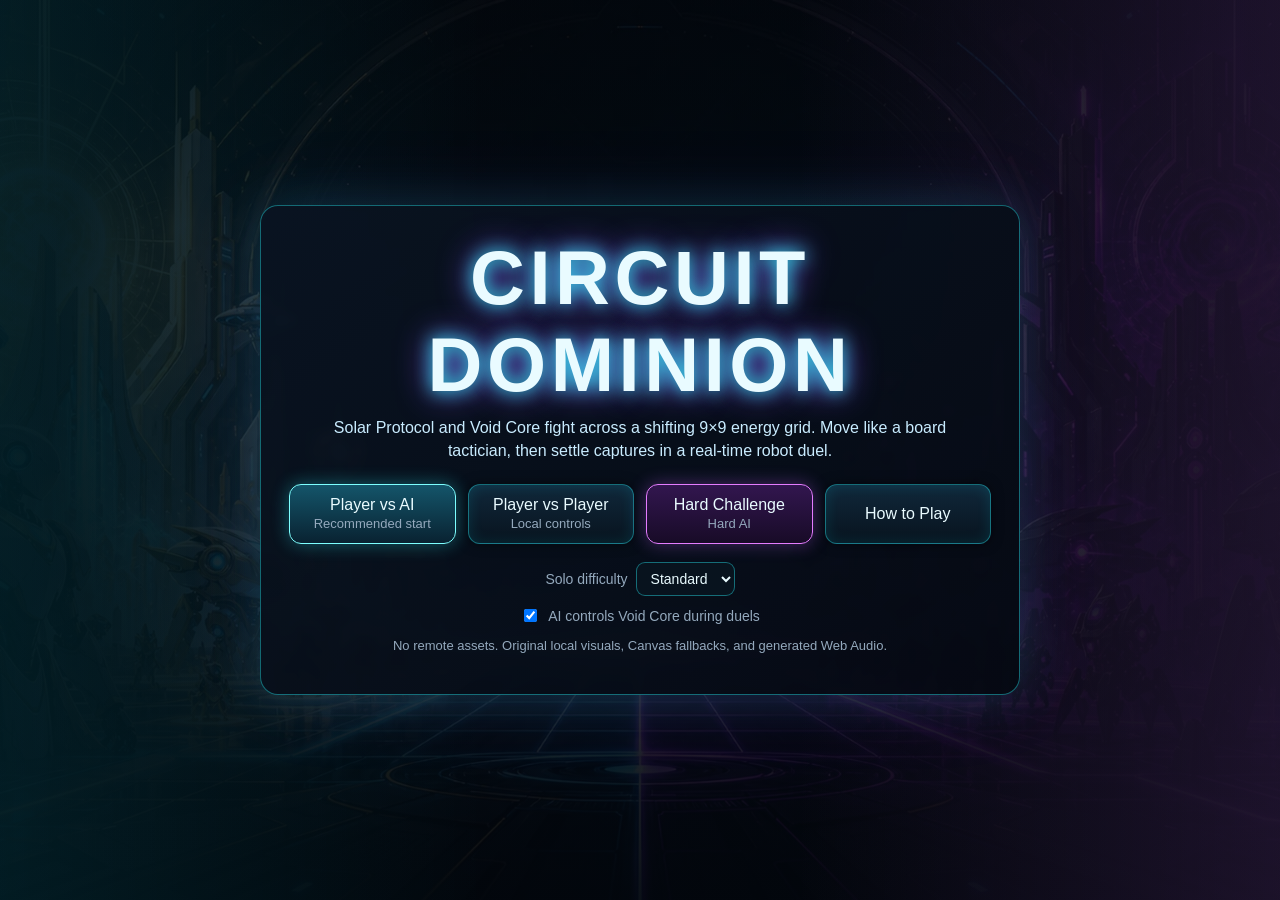
==== commit 5654d7d0: "bug fixes Fixed AI cycles: all 288 sampled board simulations now finish. Fixed touch/audio and Pause" ====
--- a/release/circuit_dominion.single-file.html
+++ b/release/circuit_dominion.single-file.html
@@ -21,560 +21,5890 @@
 <html lang="en">
 <head>
 <meta charset="UTF-8">
-<link rel="icon" href="data:,">
-<!--
-Submission Info
-
-Exact prompt used:
-Create a complete browser game inspired by the gameplay structure of classic board-strategy/action-duel games like Archon, but with an original AI robots theme, original units, original names, original visuals, and no copyrighted assets.
-
-The game must be delivered as a SINGLE self-contained `.html` file under 3 MB. It must run locally in a browser with no server, no build step, no external libraries, no remote images, no remote fonts, and no remote audio. All visuals must be created using HTML/CSS/Canvas/SVG generated in the file. Audio, if included, must be generated using the Web Audio API only.
-
-Game concept:
-Title: “Circuit Dominion” or another original robot-themed title.
-Theme: Two rival AI robot networks battle for control of a tactical energy grid. One side is “Solar Protocol,” using clean bright energy and agile precision robots. The other side is “Void Core,” using dark matter, corrupted code, and heavy destructive machines.
-
-Core gameplay:
-Create a 9x9 tactical board. Two players take turns moving robot units on the board. When one unit moves onto a square occupied by an enemy, the game switches into a real-time combat arena where the two units fight directly. The winner survives and occupies the contested board square. The loser is removed from the board.
-
-The game should feel like a hybrid of chess-like strategy and arcade combat, but all content, names, art, balance, and presentation must be original.
-
-Important design goals:
-- Easy to understand within 30 seconds.
-- Fast matches, around 5–10 minutes.
-- Playable with mouse, keyboard, and touch.
-- Mobile-friendly layout.
-- Smooth performance on modern phones and desktops.
-- No external dependencies.
-- Self-contained single HTML file.
-- Under 3 MB total file size.
-
-Board design:
-- Use a 9x9 grid.
-- Squares belong to one of three energy types:
-  1. Light Grid
-  2. Dark Grid
-  3. Neutral Grid
-- Some squares should gradually shift polarity over time or every few turns.
-- Light-aligned robots are stronger on Light Grid squares.
-- Dark-aligned robots are stronger on Dark Grid squares.
-- Neutral squares give no bonus.
-- Show square polarity visually using simple colors, glow, icons, or patterns.
-- Include several special “Power Nodes” on the board. Controlling all Power Nodes is one way to win.
-
-Win conditions:
-A player wins by either:
-1. Destroying the enemy Command Unit, or
-2. Occupying all Power Nodes at the end of their turn.
-
-Turn-based board rules:
-- Player 1 and Player 2 alternate turns.
-- A unit can move once per turn.
-- Units have different movement styles.
-- Legal moves should be highlighted after selecting a unit.
-- Invalid moves should give clear feedback.
-- Units cannot move through other units unless their ability says otherwise.
-- Moving onto an enemy starts a duel.
-- After a duel, return to the board state.
-- Include a clear turn indicator.
-
-Suggested robot units:
-Solar Protocol side:
-1. Core Commander
-   - The king-like unit. Losing it loses the game.
-   - Moderate speed, moderate attack.
-   - Special: short defensive shield burst in duels.
-2. Photon Striker
-   - Fast melee robot.
-   - Moves like a fast skirmisher.
-   - Special: dash attack.
-3. Arc Sniper
-   - Long-range fragile robot.
-   - Special: charged laser shot.
-4. Shield Drone
-   - Defensive robot.
-   - Special: temporary barrier.
-5. Pulse Medic
-   - Support robot.
-   - On the board, can repair adjacent allied units slightly once per turn.
-   - In combat, fires weak pulse shots.
-6. Nova Walker
-   - Heavy assault robot.
-   - Slow, strong.
-   - Special: area blast with cooldown.
-
-Void Core side:
-1. Null Overlord
-   - Command Unit.
-   - Losing it loses the game.
-   - Special: temporary damage aura.
-2. Razor Crawler
-   - Fast melee robot.
-   - Special: leap strike.
-3. Entropy Cannon
-   - Long-range heavy shooter.
-   - Special: slow but powerful projectile.
-4. Glitch Wraith
-   - Mobile evasive unit.
-   - Can phase through one occupied square on the board.
-   - Special: short invisibility/teleport dodge.
-5. Corruptor Bot
-   - Support robot.
-   - Can weaken an adjacent enemy unit on the board.
-   - In combat, fires erratic shots.
-6. Gravity Bruiser
-   - Heavy tank robot.
-   - Special: pulls opponent slightly toward itself.
-
-Unit stats:
-Each unit should have:
-- HP
-- Speed
-- Attack damage
-- Projectile or melee range
-- Cooldown
-- Board movement pattern
-- Faction alignment: Light or Dark
-
-Energy square modifiers:
-During duel combat, apply a simple bonus based on the board square where the battle occurs:
-- Light unit on Light Grid: +15% damage or +15% max HP.
-- Dark unit on Dark Grid: +15% damage or +15% max HP.
-- Opposite alignment on hostile grid: slight penalty, such as -10% damage.
-- Neutral Grid: no modifier.
-Show this clearly before or during combat.
-
-Combat arena:
-When a battle begins:
-- Display a compact real-time arena.
-- Each unit appears as a simple robot sprite or geometric icon.
-- Player 1 controls:
-  - Keyboard: WASD to move, Space or F to attack, Shift for special.
-  - Touch: virtual joystick or touch-drag movement, attack button, special button.
-- Player 2 controls:
-  - Keyboard: Arrow keys to move, Enter or / to attack, Right Shift for special.
-  - Touch: if same-device two-player touch is difficult, provide an optional “AI controls Player 2 in duel” toggle.
-- Include a simple AI option so one human can play against the computer.
-- Units should have different attacks:
-  - Melee units need proximity.
-  - Ranged units fire projectiles.
-  - Heavy units move slowly but hit harder.
-  - Support units are weaker but have useful abilities.
-- Include health bars, cooldown indicators, and a short countdown before combat starts.
-- The duel ends when one unit reaches 0 HP.
-- The surviving unit returns to the board.
-- If both units are destroyed, the contested square becomes empty.
-
-AI opponent:
-Include a basic computer opponent for board turns and duels.
-Board AI should:
-- Prefer attacks it is likely to win.
-- Protect its Command Unit.
-- Try to capture Power Nodes.
-- Prefer favorable square polarity.
-- Avoid obviously bad moves.
-Duel AI should:
-- Move toward or away depending on unit type.
-- Fire when in range.
-- Use specials occasionally.
-- Dodge projectiles somewhat.
-
-Controls:
-Include:
-- Mouse controls for selecting units and board squares.
-- Keyboard controls for combat.
-- Touch controls for mobile.
-- Large buttons for attack/special on mobile.
-- Responsive layout that works in portrait and landscape.
-- A simple help overlay explaining controls.
-
-UI requirements:
-- Title screen with:
-  - New Game
-  - Player vs Player
-  - Player vs AI
-  - How to Play
-- Board screen with:
-  - Current turn
-  - Selected unit info
-  - Legal move highlights
-  - Power Node ownership
-  - Win condition reminder
-- Combat screen with:
-  - Unit names
-  - Health bars
-  - Energy square modifier
-  - Countdown
-  - Cooldown indicators
-- End screen with:
-  - Winner
-  - Reason for victory
-  - Restart button
-
-Visual style:
-- Futuristic neon robot theme.
-- Clean readable board.
-- Use Canvas or SVG for simple robot icons.
-- Do not use remote images.
-- Do not use copyrighted characters, logos, names, sprites, or sounds.
-- Units should be visually distinguishable by silhouette, color, and icon.
-- Add lightweight effects such as glows, sparks, scanlines, projectile trails, or explosions, but keep file size small.
-
-Audio:
-- Optional, but if included, generate sounds using the Web Audio API.
-- Include simple sounds for:
-  - Move
-  - Invalid move
-  - Attack
-  - Hit
-  - Special ability
-  - Victory
-- Include mute button.
-- No external audio files.
-
-Technical requirements:
-- Output one complete `.html` file only.
-- Include all HTML, CSS, and JavaScript in the same file.
-- No external scripts.
-- No remote assets.
-- No frameworks.
-- Must work by opening the file directly in a browser.
-- Keep total file size under 3 MB.
-- Use efficient code and compact procedural visuals.
-- Use requestAnimationFrame for combat animation.
-- Keep game state organized in clear JavaScript objects.
-- Include comments for major systems.
-- Avoid overly large embedded data.
-- Do not include base64 images or large assets unless absolutely tiny.
-
-Game balance:
-- Make every unit useful.
-- Make Command Units important but not helpless.
-- Make Power Nodes strategically valuable.
-- Make square polarity matter without making fights automatic.
-- Keep duel times short, ideally 10–30 seconds.
-- Avoid one-shot kills except maybe rare charged specials.
-- Add cooldowns to powerful abilities.
-
-Accessibility and usability:
-- Use readable font sizes.
-- High contrast UI.
-- Buttons large enough for touch.
-- Include pause/help.
-- Include visual feedback for all important actions.
-- Do not rely on color alone; use icons or labels for Light/Dark/Neutral where possible.
-
-Deliverable:
-Return the full contents of the single `.html` file. Do not split into multiple files. Do not include external dependencies. Do not provide placeholder comments like “add game logic here”; implement the actual playable game.
-
-Submission checklist
-
-    Single `.html` file only, under 3 MB.
-    Prompt and shared chat link included exactly as used.
-    Self-contained visuals and audio only. No remote assets.
-    Touch-friendly input strongly recommended for mobile traffic.
-
-Also include, inside an HTML comment near the top of the file, a section labeled “Submission Info” containing:
-- The exact prompt used.
-- A placeholder line for the shared chat link: SHARED_CHAT_LINK_HERE
-- The checklist above exactly as written.
-
-Before final output, verify:
-- The game starts without errors.
-- The board is playable.
-- Units can move.
-- Combat starts when attacking.
-- Combat resolves and returns to the board.
-- At least one win condition works.
-- No remote assets are referenced.
-- The file is self-contained.
-
-Shared chat link:
-SHARED_CHAT_LINK_HERE
-
-Checklist:
-Submission checklist
-
-    Single `.html` file only, under 3 MB.
-    Prompt and shared chat link included exactly as used.
-    Self-contained visuals and audio only. No remote assets.
-    Touch-friendly input strongly recommended for mobile traffic.
--->
 <meta name="viewport" content="width=device-width,initial-scale=1,maximum-scale=1,user-scalable=no">
 <title>Circuit Dominion</title>
+<link rel="icon" href="data:,">
 <style>
-:root{--bg:#071019;--panel:#0c1724e8;--line:#2af6ff66;--txt:#e9fbff;--muted:#94a9bd;--solar:#6dfcff;--void:#d56bff;--warn:#ffdc63;--bad:#ff5f7a;--good:#7dff96}
-*{box-sizing:border-box;touch-action:manipulation}
-html,body{margin:0;height:100%;background:radial-gradient(circle at 15% 10%,#173557,#071019 48%,#04070d);color:var(--txt);font-family:Arial,Helvetica,sans-serif;overflow:hidden}
-body:before{content:"";position:fixed;inset:0;background:linear-gradient(#ffffff06 50%,#0000 50%);background-size:100% 4px;pointer-events:none;mix-blend-mode:screen;opacity:.22}
-button,input{font:inherit}
-button{border:1px solid var(--line);background:linear-gradient(180deg,#10283b,#08131e);color:var(--txt);border-radius:12px;padding:11px 15px;min-height:44px;cursor:pointer;box-shadow:0 0 14px #00eaff22 inset,0 0 12px #0008}
-button:hover,button:focus{outline:2px solid #7dffff66;background:#13324b}
-button.primary{border-color:#7dffff;background:linear-gradient(180deg,#14556a,#092231);box-shadow:0 0 18px #2af6ff55}
-button.void{border-color:#e57cff;background:linear-gradient(180deg,#32164f,#180b27);box-shadow:0 0 18px #c35cff55}
-label{display:flex;gap:8px;align-items:center;color:var(--muted);font-size:14px}
-.screen{display:none;height:100%;width:100%;padding:14px;position:relative}
-.screen.active{display:flex}
-#titleScreen,#endScreen{align-items:center;justify-content:center;text-align:center}
-.hero{max-width:760px;width:min(94vw,760px);padding:28px;border:1px solid var(--line);border-radius:24px;background:linear-gradient(145deg,#0e1b2eea,#080d16ed);box-shadow:0 0 50px #22f2ff22,0 0 90px #ad55ff16}
-h1{font-size:clamp(36px,8vw,76px);margin:0 0 8px;letter-spacing:.06em;text-transform:uppercase;text-shadow:0 0 18px #35f4ff,0 0 34px #8e44ff}
-.tagline{color:#c9ecff;margin:0 auto 22px;line-height:1.45;max-width:650px}
-.menu{display:grid;grid-template-columns:repeat(auto-fit,minmax(160px,1fr));gap:12px;margin:18px 0}
-.small{font-size:13px;color:var(--muted)}
-#boardScreen{gap:12px;align-items:stretch}
-.leftPane{flex:1;display:flex;align-items:center;justify-content:center;min-width:0}
-.boardWrap{width:min(82vh,calc(100vw - 340px));max-width:720px;aspect-ratio:1;border-radius:18px;border:1px solid var(--line);box-shadow:0 0 32px #00eaff22;background:#020610;padding:8px}
-#board{width:100%;height:100%;display:block;border-radius:12px;cursor:pointer;background:#081018}
-.sidePane{width:315px;display:flex;flex-direction:column;gap:8px;min-height:0;overflow:auto}
-.card{border:1px solid #2af6ff44;background:var(--panel);border-radius:16px;padding:10px;box-shadow:0 0 20px #0008}
-.card h2,.card h3{margin:0 0 8px;font-size:18px}
-.status{font-size:16px;line-height:1.35}
-#turnBadge{font-weight:bold;font-size:20px}
-.solarText{color:var(--solar);text-shadow:0 0 8px #6dfcff77}
-.voidText{color:var(--void);text-shadow:0 0 8px #d56bff77}
-#selectedInfo{white-space:pre-line;line-height:1.35;min-height:96px}
-#nodeInfo,#log{font-size:14px;line-height:1.35;color:#d7f5ff}
-#log{min-height:38px;color:var(--warn)}
-.legend{display:grid;grid-template-columns:1fr 1fr 1fr;gap:6px;font-size:12px;color:#d7f5ff}
-.pill{border:1px solid #ffffff33;border-radius:999px;padding:5px 7px;text-align:center;background:#ffffff08;display:inline-flex;align-items:center;justify-content:center;min-height:28px}
-#nodeInfo{display:flex;flex-wrap:wrap;gap:6px}
-#combatScreen{flex-direction:column;gap:8px;padding:10px}
-.combatTop{display:grid;grid-template-columns:1fr minmax(120px,260px) 1fr;gap:10px;align-items:stretch}
-.fighterPanel{border:1px solid #ffffff33;border-radius:14px;padding:8px;background:#07111ddd}
-.fighterName{font-weight:bold;font-size:15px;white-space:nowrap;overflow:hidden;text-overflow:ellipsis}
-.hpBox,.cdBox{height:14px;background:#0009;border:1px solid #ffffff33;border-radius:999px;overflow:hidden;margin-top:7px}
-.hpFill{height:100%;width:100%;background:linear-gradient(90deg,#ff5f7a,#ffdc63,#7dff96);transition:width .1s}
-.cdFill{height:100%;width:0;background:linear-gradient(90deg,#2af6ff,#e57cff);transition:width .08s}
-.centerPanel{text-align:center;border:1px solid #ffffff33;border-radius:14px;padding:8px;background:#07111ddd;font-size:14px}
-#arenaWrap{position:relative;flex:1;min-height:260px;border-radius:18px;border:1px solid var(--line);box-shadow:0 0 28px #00eaff22;overflow:hidden;background:#02060c}
-#arena{display:block;width:100%;height:100%;touch-action:none}
-.countdown{position:absolute;left:50%;top:45%;transform:translate(-50%,-50%);font-size:clamp(42px,12vw,120px);font-weight:bold;text-shadow:0 0 20px #2af6ff,0 0 40px #d56bff;pointer-events:none}
-.touchControls{display:grid;grid-template-columns:1fr auto auto 1fr auto auto;gap:8px;align-items:center;padding:4px 0}
-.touchControls.singlePlayer{grid-template-columns:minmax(180px,1fr) auto auto}
-.stick{height:72px;border:1px solid #ffffff33;border-radius:18px;background:radial-gradient(circle,#ffffff13,#0005);position:relative;min-width:90px;touch-action:none;user-select:none}
-.stick:before{content:"";position:absolute;left:50%;top:50%;width:26px;height:26px;margin:-13px;border-radius:50%;background:#ffffff33;box-shadow:0 0 14px #fff6}
-.bigBtn{min-width:74px;height:58px}
-#helpOverlay{display:none;position:fixed;inset:0;z-index:30;background:#02060ce8;align-items:center;justify-content:center;padding:18px}
-#helpOverlay.active{display:flex}
-.helpBox{max-width:760px;width:min(760px,calc(100vw - 36px));max-height:calc(100dvh - 36px);overflow:auto;border:1px solid var(--line);border-radius:22px;background:#0a1522;padding:20px;line-height:1.45;box-shadow:0 0 60px #00eaff33}
-#closeHelp{position:sticky;bottom:0;margin-top:14px}
-.helpGrid{display:grid;grid-template-columns:repeat(auto-fit,minmax(230px,1fr));gap:12px}
-.kbd{display:inline-block;border:1px solid #ffffff55;background:#0008;border-radius:6px;padding:2px 6px;margin:1px;color:#fff}
-.hidden{display:none!important}
-@media(max-width:900px){#boardScreen{flex-direction:column;padding:8px;overflow:auto}.boardWrap{width:min(96vw,72vh);margin:auto}.sidePane{width:auto;display:grid;grid-template-columns:1fr 1fr;gap:8px}.sidePane .card:last-child{grid-column:1/-1}body{overflow:auto}.screen{min-height:100%;height:auto}}
-@media(max-width:620px){.sidePane{display:flex}.combatTop{grid-template-columns:1fr;gap:6px}.touchControls{grid-template-columns:1fr auto auto;grid-auto-rows:auto}#stick2,.p2touch{display:none}.hero{padding:18px}}
+/* SPDX-License-Identifier: GPL-3.0-or-later */
+:root {
+  --bg: #071019;
+  --panel: #0c1724e8;
+  --line: #2af6ff66;
+  --txt: #e9fbff;
+  --muted: #94a9bd;
+  --solar: #6dfcff;
+  --void: #d56bff;
+  --warn: #ffdc63;
+  --title-bg-landscape: none;
+  --title-bg-portrait: var(--title-bg-landscape);
+}
+
+* {
+  box-sizing: border-box;
+  touch-action: manipulation;
+}
+
+html,
+body {
+  margin: 0;
+  height: 100%;
+  background: radial-gradient(circle at 15% 10%, #173557, #071019 48%, #04070d);
+  color: var(--txt);
+  font-family: Arial, Helvetica, sans-serif;
+  overflow: hidden;
+}
+
+#gameRoot {
+  height: 100%;
+  overflow: hidden;
+  touch-action: none;
+  user-select: none;
+  -webkit-user-select: none;
+  -webkit-touch-callout: none;
+}
+
+body::before {
+  content: "";
+  position: fixed;
+  inset: 0;
+  background: linear-gradient(#ffffff06 50%, #0000 50%);
+  background-size: 100% 4px;
+  pointer-events: none;
+  mix-blend-mode: screen;
+  opacity: 0.22;
+}
+
+button,
+input,
+select {
+  font: inherit;
+}
+
+select {
+  border: 1px solid var(--line);
+  border-radius: 9px;
+  background: #08131e;
+  color: var(--txt);
+  padding: 7px 10px;
+}
+
+button:disabled {
+  cursor: not-allowed;
+  opacity: 0.42;
+}
+
+button {
+  border: 1px solid var(--line);
+  background: linear-gradient(180deg, #10283b, #08131e);
+  color: var(--txt);
+  border-radius: 12px;
+  padding: 11px 15px;
+  min-height: 44px;
+  cursor: pointer;
+  box-shadow: 0 0 14px #00eaff22 inset, 0 0 12px #0008;
+}
+
+button:hover,
+button:focus-visible {
+  outline: 2px solid #7dffff66;
+  background: #13324b;
+}
+
+button.primary {
+  border-color: #7dffff;
+  background: linear-gradient(180deg, #14556a, #092231);
+  box-shadow: 0 0 18px #2af6ff55;
+}
+
+button.void {
+  border-color: #e57cff;
+  background: linear-gradient(180deg, #32164f, #180b27);
+  box-shadow: 0 0 18px #c35cff55;
+}
+
+label {
+  display: flex;
+  gap: 8px;
+  align-items: center;
+  color: var(--muted);
+  font-size: 14px;
+}
+
+.screen {
+  display: none;
+  height: 100%;
+  width: 100%;
+  padding: 14px;
+  position: relative;
+}
+
+.screen.active {
+  display: flex;
+}
+
+#titleScreen,
+#endScreen {
+  align-items: center;
+  justify-content: center;
+  text-align: center;
+  overflow: auto;
+}
+
+#titleScreen {
+  background:
+    linear-gradient(180deg, #02060c66, #02060caa),
+    radial-gradient(circle at 50% 42%, #07192844, #02060cf0 72%),
+    var(--title-bg-landscape),
+    radial-gradient(circle at 15% 10%, #173557, #071019 48%, #04070d);
+  background-size: cover;
+  background-position: center;
+}
+
+#titleScreen::before,
+#endScreen::before {
+  content: "";
+  position: absolute;
+  inset: 0;
+  pointer-events: none;
+  background: linear-gradient(90deg, #00eaff18, #0000 38%, #0000 62%, #d56bff1f);
+}
+
+.hero {
+  max-width: 760px;
+  width: min(94vw, 760px);
+  padding: 28px;
+  border: 1px solid var(--line);
+  border-radius: 18px;
+  background: linear-gradient(145deg, #0a1422e8, #050912eb);
+  box-shadow: 0 0 50px #22f2ff22, 0 0 90px #ad55ff16;
+  backdrop-filter: blur(3px);
+  position: relative;
+  z-index: 1;
+}
+
+h1 {
+  font-size: clamp(36px, 8vw, 76px);
+  margin: 0 0 8px;
+  letter-spacing: 0.06em;
+  text-transform: uppercase;
+  text-shadow: 0 0 18px #35f4ff, 0 0 34px #8e44ff;
+}
+
+.tagline {
+  color: #c9ecff;
+  margin: 0 auto 22px;
+  line-height: 1.45;
+  max-width: 650px;
+}
+
+.menu {
+  display: grid;
+  grid-template-columns: repeat(auto-fit, minmax(160px, 1fr));
+  gap: 12px;
+  margin: 18px 0;
+}
+
+.difficultyPicker {
+  justify-content: center;
+  margin: 0 auto 10px;
+}
+
+.small {
+  font-size: 13px;
+  color: var(--muted);
+}
+
+#boardScreen {
+  gap: 12px;
+  align-items: stretch;
+}
+
+.leftPane {
+  flex: 1;
+  display: flex;
+  align-items: center;
+  justify-content: center;
+  min-width: 0;
+}
+
+.boardWrap {
+  width: min(82vh, calc(100vw - 340px));
+  max-width: 720px;
+  aspect-ratio: 1;
+  border-radius: 18px;
+  border: 1px solid var(--line);
+  box-shadow: 0 0 32px #00eaff22;
+  background: #020610;
+  padding: 8px;
+}
+
+#board {
+  width: 100%;
+  height: 100%;
+  display: block;
+  border-radius: 12px;
+  cursor: pointer;
+  background: #081018;
+}
+
+.sidePane {
+  width: 315px;
+  display: flex;
+  flex-direction: column;
+  gap: 8px;
+  min-height: 0;
+  overflow: auto;
+}
+
+.card {
+  border: 1px solid #2af6ff44;
+  background: var(--panel);
+  border-radius: 16px;
+  padding: 10px;
+  box-shadow: 0 0 20px #0008;
+}
+
+.card h2,
+.card h3 {
+  margin: 0 0 8px;
+  font-size: 18px;
+}
+
+.threatInfo {
+  min-height: 18px;
+  color: #ff8aa0;
+  font-size: 13px;
+  font-weight: bold;
+  margin-top: 4px;
+}
+
+.status {
+  font-size: 16px;
+  line-height: 1.35;
+}
+
+#turnBadge {
+  font-weight: bold;
+  font-size: 20px;
+}
+
+.solarText {
+  color: var(--solar);
+  text-shadow: 0 0 8px #6dfcff77;
+}
+
+.voidText {
+  color: var(--void);
+  text-shadow: 0 0 8px #d56bff77;
+}
+
+#selectedInfo {
+  white-space: pre-line;
+  line-height: 1.35;
+  min-height: 96px;
+}
+
+#nodeInfo,
+#log {
+  font-size: 14px;
+  line-height: 1.35;
+  color: #d7f5ff;
+}
+
+#log {
+  min-height: 38px;
+  color: var(--warn);
+}
+
+.legend {
+  display: grid;
+  grid-template-columns: 1fr 1fr 1fr;
+  gap: 6px;
+  font-size: 12px;
+  color: #d7f5ff;
+}
+
+.pill {
+  border: 1px solid #ffffff33;
+  border-radius: 999px;
+  padding: 5px 7px;
+  text-align: center;
+  background: #ffffff08;
+  display: inline-flex;
+  align-items: center;
+  justify-content: center;
+  min-height: 28px;
+}
+
+#nodeInfo {
+  display: flex;
+  flex-wrap: wrap;
+  gap: 6px;
+}
+
+.commandCard {
+  border-color: #ffdc6355;
+}
+
+.commandButtons {
+  display: grid;
+  grid-template-columns: 1fr 1fr;
+  gap: 6px;
+  margin-top: 8px;
+}
+
+.commandButtons button {
+  min-height: 44px;
+  padding: 6px 8px;
+  font-size: 12px;
+}
+
+#cancelCommandBtn {
+  grid-column: 1 / -1;
+}
+
+#combatScreen {
+  flex-direction: column;
+  gap: 8px;
+  padding: 10px;
+}
+
+.combatTop {
+  display: grid;
+  grid-template-columns: 1fr minmax(120px, 260px) 1fr;
+  gap: 10px;
+  align-items: stretch;
+}
+
+.fighterPanel {
+  border: 1px solid #ffffff33;
+  border-radius: 14px;
+  padding: 8px;
+  background: #07111ddd;
+}
+
+.fighterName {
+  font-weight: bold;
+  font-size: 15px;
+  white-space: nowrap;
+  overflow: hidden;
+  text-overflow: ellipsis;
+}
+
+.hpBox,
+.cdBox {
+  height: 14px;
+  background: #0009;
+  border: 1px solid #ffffff33;
+  border-radius: 999px;
+  overflow: hidden;
+  margin-top: 7px;
+}
+
+.hpFill {
+  height: 100%;
+  width: 100%;
+  background: linear-gradient(90deg, #ff5f7a, #ffdc63, #7dff96);
+  transition: width 0.1s;
+}
+
+.cdFill {
+  height: 100%;
+  width: 0;
+  background: linear-gradient(90deg, #2af6ff, #e57cff);
+  transition: width 0.08s;
+}
+
+.attackCdFill {
+  height: 100%;
+  width: 100%;
+  background: linear-gradient(90deg, #ffdc63, #7dff96);
+  transition: width 0.08s;
+}
+
+.meterLabel {
+  color: #bcd5e6;
+  font-size: 11px;
+  margin-top: 5px;
+}
+
+.fighterSpecial {
+  color: #d7f5ff;
+  margin-top: 4px;
+  min-height: 30px;
+}
+
+.centerPanel {
+  text-align: center;
+  border: 1px solid #ffffff33;
+  border-radius: 14px;
+  padding: 8px;
+  background: #07111ddd;
+  font-size: 14px;
+}
+
+#pauseBtn {
+  margin-top: 5px;
+  min-height: 44px;
+  min-width: 60px;
+  padding: 5px 10px;
+}
+
+#arenaWrap {
+  position: relative;
+  flex: 1;
+  min-height: 260px;
+  border-radius: 18px;
+  border: 1px solid var(--line);
+  box-shadow: 0 0 28px #00eaff22;
+  overflow: hidden;
+  background: #02060c;
+}
+
+#arena {
+  display: block;
+  width: 100%;
+  height: 100%;
+  touch-action: none;
+}
+
+.countdown {
+  position: absolute;
+  left: 50%;
+  top: 45%;
+  transform: translate(-50%, -50%);
+  font-size: clamp(42px, 12vw, 120px);
+  font-weight: bold;
+  text-shadow: 0 0 20px #2af6ff, 0 0 40px #d56bff;
+  pointer-events: none;
+}
+
+.touchControls {
+  display: grid;
+  grid-template-columns: 1fr auto auto 1fr auto auto;
+  gap: 8px;
+  align-items: center;
+  padding: 4px 0;
+}
+
+.touchControls.singlePlayer {
+  grid-template-columns: minmax(180px, 1fr) auto auto;
+}
+
+.stick {
+  height: 72px;
+  border: 1px solid #ffffff33;
+  border-radius: 18px;
+  background: radial-gradient(circle, #ffffff13, #0005);
+  position: relative;
+  min-width: 90px;
+  touch-action: none;
+  user-select: none;
+}
+
+.stick::before {
+  content: "";
+  position: absolute;
+  left: 50%;
+  top: 50%;
+  width: 26px;
+  height: 26px;
+  margin: -13px;
+  border-radius: 50%;
+  background: #ffffff33;
+  box-shadow: 0 0 14px #fff6;
+}
+
+.bigBtn {
+  min-width: 74px;
+  height: 58px;
+}
+
+#helpOverlay {
+  display: none;
+  position: fixed;
+  inset: 0;
+  z-index: 30;
+  background: #02060ce8;
+  align-items: center;
+  justify-content: center;
+  padding: 18px;
+}
+
+#helpOverlay.active {
+  display: flex;
+}
+
+.helpBox {
+  max-width: 760px;
+  width: min(760px, calc(100vw - 36px));
+  max-height: calc(100dvh - 36px);
+  overflow: auto;
+  border: 1px solid var(--line);
+  border-radius: 22px;
+  background: #0a1522;
+  padding: 20px;
+  line-height: 1.45;
+  box-shadow: 0 0 60px #00eaff33;
+}
+
+#closeHelp {
+  position: sticky;
+  bottom: 0;
+  margin-top: 14px;
+}
+
+.helpGrid {
+  display: grid;
+  grid-template-columns: repeat(auto-fit, minmax(230px, 1fr));
+  gap: 12px;
+}
+
+.kbd {
+  display: inline-block;
+  border: 1px solid #ffffff55;
+  background: #0008;
+  border-radius: 6px;
+  padding: 2px 6px;
+  margin: 1px;
+  color: #fff;
+}
+
+.debugOverlay {
+  display: none;
+  position: fixed;
+  right: 8px;
+  bottom: 8px;
+  width: min(430px, 92vw);
+  max-height: 45vh;
+  overflow: auto;
+  background: #050a12f0;
+  border: 1px solid #2af6ff66;
+  border-radius: 10px;
+  padding: 10px;
+  z-index: 40;
+}
+
+.debugOverlay.active {
+  display: block;
+}
+
+.debugOverlay h3 {
+  margin: 0 0 6px;
+}
+
+.debugOverlay pre {
+  margin: 0;
+  white-space: pre-wrap;
+  font-size: 12px;
+  line-height: 1.35;
+  color: #bff9ff;
+}
+
+@media (max-width: 900px) {
+  #boardScreen {
+    flex-direction: column;
+    padding: 8px;
+    overflow: auto;
+  }
+
+  .boardWrap {
+    width: min(96vw, 72vh);
+    margin: auto;
+  }
+
+  .sidePane {
+    width: auto;
+    display: grid;
+    grid-template-columns: 1fr 1fr;
+    gap: 8px;
+  }
+
+  .sidePane .card:last-child {
+    grid-column: 1 / -1;
+  }
+
+  body {
+    overflow: auto;
+  }
+
+  .screen {
+    min-height: 100%;
+    height: auto;
+  }
+}
+
+@media (max-width: 620px) {
+  #titleScreen {
+    background-image:
+      linear-gradient(180deg, #02060c55, #02060cc0),
+      radial-gradient(circle at 50% 38%, #07192844, #02060cf0 76%),
+      var(--title-bg-portrait),
+      radial-gradient(circle at 15% 10%, #173557, #071019 48%, #04070d);
+  }
+
+  .hero {
+    padding: 22px;
+    border-radius: 16px;
+  }
+
+  .sidePane {
+    display: flex;
+  }
+
+  .combatTop {
+    grid-template-columns: 1fr;
+    gap: 4px;
+  }
+
+  .touchControls {
+    grid-template-columns: 1fr auto auto;
+    grid-auto-rows: auto;
+    gap: 6px;
+    padding: 0;
+  }
+
+  #gameRoot {
+    height: auto;
+    min-height: 100%;
+    overflow: visible;
+  }
+
+  #combatScreen {
+    min-height: 100dvh;
+    height: auto;
+    gap: 5px;
+    padding: 6px;
+    overflow: visible;
+  }
+
+  .fighterPanel,
+  .centerPanel {
+    padding: 6px 8px;
+    font-size: 12px;
+  }
+
+  .fighterName {
+    font-size: 14px;
+  }
+
+  .hpBox,
+  .cdBox {
+    height: 10px;
+    margin-top: 3px;
+  }
+
+  .meterLabel {
+    margin-top: 3px;
+  }
+
+  .fighterSpecial {
+    min-height: 0;
+    margin-top: 2px;
+    line-height: 1.2;
+  }
+
+  #arenaWrap {
+    flex: none;
+    min-height: 0;
+    width: 100%;
+    aspect-ratio: 960 / 520;
+  }
+
+  #arena {
+    position: absolute;
+    inset: 0;
+  }
+
+  .stick {
+    height: 62px;
+    border-radius: 14px;
+  }
+
+  .bigBtn {
+    height: 54px;
+  }
+
+  .hero {
+    padding: 18px;
+  }
+}
+
+@media (max-height: 520px) and (orientation: landscape) {
+  body {
+    overflow: hidden;
+  }
+
+  .screen {
+    height: 100dvh;
+    min-height: 0;
+  }
+
+  #boardScreen {
+    flex-direction: row;
+    overflow: hidden;
+    padding: 8px;
+  }
+
+  .boardWrap {
+    width: min(92vh, 46vw);
+  }
+
+  .sidePane {
+    width: auto;
+    flex: 1;
+    display: grid;
+    grid-template-columns: 1fr 1fr;
+    align-content: start;
+    overflow: auto;
+  }
+
+  .sidePane .card {
+    min-height: 0;
+  }
+
+  #combatScreen {
+    height: 100dvh;
+    min-height: 0;
+    overflow: hidden;
+    gap: 5px;
+    padding: 6px;
+  }
+
+  .combatTop {
+    grid-template-columns: 1fr minmax(160px, 260px) 1fr;
+    gap: 6px;
+  }
+
+  .fighterPanel,
+  .centerPanel {
+    padding: 5px 8px;
+    font-size: 12px;
+  }
+
+  .fighterName {
+    font-size: 13px;
+  }
+
+  .hpBox,
+  .cdBox {
+    height: 11px;
+    margin-top: 4px;
+  }
+
+  .fighterSpecial,
+  .meterLabel {
+    display: none;
+  }
+
+  #arenaWrap {
+    flex: 1;
+    width: auto;
+    aspect-ratio: auto;
+    min-height: 0;
+    border-radius: 14px;
+  }
+
+  .touchControls {
+    grid-template-columns: minmax(140px, 1fr) auto auto;
+    gap: 6px;
+    padding: 0;
+  }
+
+  .stick {
+    height: 44px;
+    min-width: 130px;
+    border-radius: 12px;
+  }
+
+  .stick::before {
+    width: 18px;
+    height: 18px;
+    margin: -9px;
+  }
+
+  .bigBtn {
+    height: 44px;
+    min-height: 44px;
+    min-width: 92px;
+    padding: 5px 8px;
+  }
+}
+
+/* Leave browser-reported notch/home-indicator areas outside all game screens. */
+.screen {
+  padding-top: max(14px, env(safe-area-inset-top));
+  padding-right: max(14px, env(safe-area-inset-right));
+  padding-bottom: max(14px, env(safe-area-inset-bottom));
+  padding-left: max(14px, env(safe-area-inset-left));
+}
+#combatScreen {
+  padding-top: max(6px, env(safe-area-inset-top));
+  padding-right: max(6px, env(safe-area-inset-right));
+  padding-bottom: max(6px, env(safe-area-inset-bottom));
+  padding-left: max(6px, env(safe-area-inset-left));
+}
+
+/* Short portrait screens need paired fighter cards above the central controls. */
+@media (max-width: 620px) and (max-height: 740px) and (orientation: portrait) {
+  .combatTop { grid-template-columns: minmax(0, 1fr) minmax(0, 1fr); }
+  .combatTop .centerPanel { grid-column: 1 / -1; grid-row: 2; }
+  .fighterPanel { min-width: 0; }
+  .fighterPanel .small { display: none; }
+  .fighterSpecial { display: none; }
+  .meterLabel { font-size: 11px; }
+  .touchControls.singlePlayer { grid-template-columns: minmax(70px, 1fr) auto auto; }
+  .stick { min-width: 70px; height: 48px; }
+  .bigBtn { min-width: 70px; height: 48px; padding: 5px; }
+}
+
+@media (max-height: 520px) and (orientation: landscape) {
+  #titleScreen .hero, #endScreen .hero { max-height: 100%; overflow: auto; }
+  .fighterPanel { min-width: 0; }
+}
+
 </style>
 </head>
 <body>
-<section id="titleScreen" class="screen active">
-  <div class="hero">
-    <h1>Circuit Dominion</h1>
-    <p class="tagline">Solar Protocol and Void Core fight across a shifting 9×9 energy grid. Move like a board tactician, then settle captures in a real-time robot duel.</p>
-    <div class="menu">
-      <button class="primary" id="newAI">Player vs AI<br><span class="small">Recommended start</span></button>
-      <button id="newPVP">Player vs Player<br><span class="small">Local controls</span></button>
-      <button class="void" id="newAI2">Practice vs AI<br><span class="small">Same rules</span></button>
-      <button id="howBtn">How to Play</button>
+<div id="gameRoot">
+  <section id="titleScreen" class="screen active">
+    <div class="hero">
+      <h1>Circuit Dominion</h1>
+      <p class="tagline">Solar Protocol and Void Core fight across a shifting 9×9 energy grid. Move like a board tactician, then settle captures in a real-time robot duel.</p>
+      <div class="menu">
+        <button class="primary" id="newAI">Player vs AI<br><span class="small">Recommended start</span></button>
+        <button id="newPVP">Player vs Player<br><span class="small">Local controls</span></button>
+        <button class="void" id="newAI2">Hard Challenge<br><span class="small">Hard AI</span></button>
+        <button id="howBtn">How to Play</button>
+      </div>
+      <label class="difficultyPicker">Solo difficulty
+        <select id="difficultySelect">
+          <option value="easy">Easy</option>
+          <option value="standard" selected>Standard</option>
+          <option value="hard">Hard</option>
+        </select>
+      </label>
+      <label style="justify-content:center"><input type="checkbox" id="duelAIToggle" checked> AI controls Void Core during duels</label>
+      <p class="small">No remote assets. Original local visuals, Canvas fallbacks, and generated Web Audio.</p>
     </div>
-    <label style="justify-content:center"><input type="checkbox" id="duelAIToggle" checked> AI controls Void Core during duels</label>
-    <p class="small">No external assets. Visuals use Canvas/CSS. Sounds are generated with Web Audio.</p>
+  </section>
+
+  <section id="boardScreen" class="screen">
+    <div class="leftPane"><div class="boardWrap"><canvas id="board" width="900" height="900" aria-label="Circuit Dominion tactical board"></canvas></div></div>
+    <aside class="sidePane">
+      <div class="card status"><h2>Turn</h2><div id="turnBadge"></div><div id="modeLabel" class="small"></div><div id="roundInfo" class="small"></div><div id="chargeInfo" class="small"></div><div id="threatInfo" class="threatInfo"></div></div>
+      <div class="card"><h3>Selected Unit</h3><div id="selectedInfo">Select one of your robots.</div></div>
+      <div class="card"><h3>Power Nodes</h3><div id="nodeInfo"></div></div>
+      <div class="card commandCard"><h3>Command Network</h3><div id="commandInfo" class="small">Nodes charge tactical powers each round.</div><div class="commandButtons"><button id="gridLockBtn">Grid Lock · 1</button><button id="fieldRepairBtn">Field Repair · 1</button><button id="relayBtn">Emergency Relay · 2</button><button id="cancelCommandBtn">Cancel</button></div></div>
+      <div class="card"><h3>Grid Key</h3><div class="legend"><span class="pill">☀ L Light</span><span class="pill">◇ N Flux</span><span class="pill">◆ D Dark</span></div><p class="small">Dashed cells are Flux and shift together each round. White = selected. Green = legal move. Red = attack. Gold = command target.</p></div>
+      <div class="card"><div id="log">Ready.</div><div style="display:flex;gap:8px;flex-wrap:wrap;margin-top:8px"><button id="boardHelp">Help</button><button id="muteBtn">Mute</button><button id="restartBtn">Restart</button></div></div>
+    </aside>
+  </section>
+
+  <section id="combatScreen" class="screen">
+    <div class="combatTop">
+      <div class="fighterPanel"><div class="fighterName" id="p1Name"></div><div class="hpBox"><div class="hpFill" id="p1HP"></div></div><div class="meterLabel">Basic reload</div><div class="cdBox"><div class="attackCdFill" id="p1AttackCD"></div></div><div class="meterLabel" id="p1SpecialName">Special</div><div class="cdBox"><div class="cdFill" id="p1CD"></div></div><div class="small fighterSpecial" id="p1SpecialInfo"></div><div class="small" id="p1Hint"></div></div>
+      <div class="centerPanel"><b>Duel Zone</b><div class="small">Combat modifier</div><div id="modText"></div><div id="combatMsg" class="small"></div><button id="pauseBtn">Pause</button></div>
+      <div class="fighterPanel"><div class="fighterName" id="p2Name"></div><div class="hpBox"><div class="hpFill" id="p2HP"></div></div><div class="meterLabel">Basic reload</div><div class="cdBox"><div class="attackCdFill" id="p2AttackCD"></div></div><div class="meterLabel" id="p2SpecialName">Special</div><div class="cdBox"><div class="cdFill" id="p2CD"></div></div><div class="small fighterSpecial" id="p2SpecialInfo"></div><div class="small" id="p2Hint"></div></div>
+    </div>
+    <div id="arenaWrap"><canvas id="arena" width="960" height="520" aria-label="Real time robot duel arena"></canvas><div id="countdown" class="countdown"></div></div>
+    <div class="touchControls" id="touchControls">
+      <div class="stick" id="stick1" aria-label="Player 1 movement joystick"></div><button class="bigBtn" id="atk1">P1 Attack</button><button class="bigBtn" id="sp1">P1 Special</button>
+      <div class="stick" id="stick2" aria-label="Player 2 movement joystick"></div><button class="bigBtn p2touch" id="atk2">P2 Attack</button><button class="bigBtn p2touch" id="sp2">P2 Special</button>
+    </div>
+  </section>
+
+  <section id="endScreen" class="screen">
+    <div class="hero"><h1 id="winnerTitle">Victory</h1><p id="winnerReason" class="tagline"></p><div class="menu"><button class="primary" id="endRestartAI">Restart vs AI</button><button id="endRestartPVP">Restart PvP</button><button id="endHelp">How to Play</button></div></div>
+  </section>
+
+  <div id="helpOverlay">
+    <div class="helpBox">
+      <h2>Circuit Dominion: quick rules</h2>
+      <div class="helpGrid">
+        <div><h3>Board</h3><p>Select one robot, then choose a highlighted square. Moving onto an enemy starts a duel. Units cannot pass through blockers except Glitch Wraith, which may phase through one occupied square.</p></div>
+        <div><h3>Win</h3><p>Destroy the enemy Command Unit, or occupy every ⚡ Power Node at the end of your turn. The HUD warns when either side controls four.</p></div>
+        <div><h3>Energy and Flux</h3><p>Aligned grids grant +8% HP and damage. Hostile grids reduce damage by 6%. The 27 dashed Flux cells shift together Neutral → Light → Neutral → Dark after each full round.</p></div>
+        <div><h3>Combat controls</h3><p>Movement also controls facing. Solar / P1: <span class="kbd">WASD</span>, <span class="kbd">Space/F</span> attack, <span class="kbd">Left Shift</span> special. Void / P2: <span class="kbd">Arrows</span>, <span class="kbd">Enter or /</span> attack, <span class="kbd">Right Shift</span> special. Aim, commit, dodge, and use cover.</p></div>
+        <div><h3>Nodes and commands</h3><p>Node occupants repair 12% HP after their faction turn. Nodes charge up to three Command points each round. Spend them on Grid Lock, Field Repair, or Emergency Relay while your commander lives.</p></div>
+        <div><h3>Board abilities</h3><p>Pulse Medic repairs adjacent allies. Corruptor Bot damages and weakens adjacent enemies for their next two turns. These consume the turn.</p></div>
+        <div><h3>Debug</h3><p><span class="kbd">`</span> toggles debug overlay. <span class="kbd">H</span> help, <span class="kbd">Esc</span> pause duel, <span class="kbd">R</span> restart match.</p></div>
+      </div>
+      <button id="closeHelp" class="primary">Close</button>
+    </div>
   </div>
-</section>
-
-<section id="boardScreen" class="screen">
-  <div class="leftPane"><div class="boardWrap"><canvas id="board" width="900" height="900" aria-label="Circuit Dominion tactical board"></canvas></div></div>
-  <aside class="sidePane">
-    <div class="card status"><h2>Turn</h2><div id="turnBadge"></div><div id="modeLabel" class="small"></div></div>
-    <div class="card"><h3>Selected Unit</h3><div id="selectedInfo">Select one of your robots.</div></div>
-    <div class="card"><h3>Power Nodes</h3><div id="nodeInfo"></div></div>
-    <div class="card"><h3>Grid Key</h3><div class="legend"><span class="pill">☀ L Light</span><span class="pill">◇ N Neutral</span><span class="pill">◆ D Dark</span></div><p class="small">White = selected. Green = legal move. Red = attack. Win by destroying the enemy Command Unit or occupying all ⚡ Power Nodes at turn end.</p></div>
-    <div class="card"><div id="log">Ready.</div><div style="display:flex;gap:8px;flex-wrap:wrap;margin-top:8px"><button id="boardHelp">Help</button><button id="muteBtn">Mute</button><button id="restartBtn">Restart</button></div></div>
-  </aside>
-</section>
-
-<section id="combatScreen" class="screen">
-  <div class="combatTop">
-    <div class="fighterPanel"><div class="fighterName" id="p1Name"></div><div class="hpBox"><div class="hpFill" id="p1HP"></div></div><div class="cdBox"><div class="cdFill" id="p1CD"></div></div><div class="small" id="p1Hint">WASD · Space/F attack · Left Shift special</div></div>
-    <div class="centerPanel"><b>Duel Zone</b><div class="small">Combat modifier</div><div id="modText"></div><div id="combatMsg" class="small"></div><button id="pauseBtn" style="margin-top:5px;min-height:34px;padding:5px 10px">Pause</button></div>
-    <div class="fighterPanel"><div class="fighterName" id="p2Name"></div><div class="hpBox"><div class="hpFill" id="p2HP"></div></div><div class="cdBox"><div class="cdFill" id="p2CD"></div></div><div class="small" id="p2Hint">Arrows · Enter or / attack · Right Shift special</div></div>
-  </div>
-  <div id="arenaWrap"><canvas id="arena" width="960" height="520" aria-label="Real time robot duel arena"></canvas><div id="countdown" class="countdown"></div></div>
-  <div class="touchControls" id="touchControls">
-    <div class="stick" id="stick1" aria-label="Player 1 movement joystick"></div><button class="bigBtn" id="atk1">P1 Attack</button><button class="bigBtn" id="sp1">P1 Special</button>
-    <div class="stick" id="stick2" aria-label="Player 2 movement joystick"></div><button class="bigBtn p2touch" id="atk2">P2 Attack</button><button class="bigBtn p2touch" id="sp2">P2 Special</button>
-  </div>
-</section>
-
-<section id="endScreen" class="screen">
-  <div class="hero"><h1 id="winnerTitle">Victory</h1><p id="winnerReason" class="tagline"></p><div class="menu"><button class="primary" id="endRestartAI">Restart vs AI</button><button id="endRestartPVP">Restart PvP</button><button id="endHelp">How to Play</button></div></div>
-</section>
-
-<div id="helpOverlay">
-  <div class="helpBox">
-    <h2>Circuit Dominion: quick rules</h2>
-    <div class="helpGrid">
-      <div><h3>Board</h3><p>Select one of your robots, then choose a highlighted square. Moving onto an enemy starts a duel. Robots cannot pass through other robots except the Glitch Wraith, which may phase through one occupied square.</p></div>
-      <div><h3>Win</h3><p>Destroy the enemy Command Unit, or occupy every ⚡ Power Node at the end of your turn.</p></div>
-      <div><h3>Energy</h3><p>Light robots gain +15% HP and damage on ☀ Light Grid squares. Dark robots gain the same on ◆ Dark Grid squares. Hostile polarity gives -10% damage. ◇ Neutral is safe.</p></div>
-      <div><h3>Combat controls</h3><p>Solar / P1: <span class="kbd">WASD</span> move, <span class="kbd">Space/F</span> attack, <span class="kbd">Left Shift</span> special. Void / P2: <span class="kbd">Arrows</span> move, <span class="kbd">Enter or /</span> attack, <span class="kbd">Right Shift</span> special. In Player vs AI, Solar is always human-controlled in duels, even when Void attacks first.</p></div>
-      <div><h3>Board abilities</h3><p>Pulse Medic can click an adjacent ally to repair it. Corruptor Bot can click an adjacent enemy to weaken it. These actions consume the turn.</p></div>
-      <div><h3>Tip</h3><p>Use favorable polarity and Power Nodes to force the opponent into risky duels.</p></div>
-    </div>
-    <button id="closeHelp" class="primary">Close</button>
+
+  <div id="debugOverlay" class="debugOverlay">
+    <h3>Debug</h3>
+    <pre id="debugText"></pre>
   </div>
 </div>
-
-<script>
-'use strict';
-/* Major systems: game state, board movement, board AI, combat arena, duel AI, canvas drawing, touch controls, procedural audio. */
-const $=id=>document.getElementById(id), screens=['titleScreen','boardScreen','combatScreen','endScreen'];
-const F={S:'Solar Protocol',V:'Void Core'}, Align={S:'Light',V:'Dark'}, EN=['N','L','D'], NODES=[[2,2],[2,6],[4,4],[6,2],[6,6]];
-let G, selected=null, legal=[], msgTimer=0, keys={}, muted=false, audioCtx=null, raf=0, aiDelay=0;
-const defs={
-  CC:{name:'Core Commander',abbr:'CC',f:'S',cmd:1,hp:125,spd:168,dmg:15,range:86,cd:.56,sp:.34,move:'king',m:1,desc:'Command. Shield burst.'},
-  PS:{name:'Photon Striker',abbr:'PS',f:'S',hp:82,spd:255,dmg:18,range:58,cd:.42,sp:.24,move:'runner',m:3,desc:'Fast melee. Dash attack.'},
-  AS:{name:'Arc Sniper',abbr:'AS',f:'S',hp:70,spd:178,dmg:16,range:470,cd:.72,sp:.16,move:'line',m:4,desc:'Long range. Charged laser.'},
-  SD:{name:'Shield Drone',abbr:'SD',f:'S',hp:120,spd:145,dmg:10,range:250,cd:.64,sp:.30,move:'ortho',m:2,desc:'Defender. Barrier.'},
-  PM:{name:'Pulse Medic',abbr:'PM',f:'S',hp:78,spd:178,dmg:8,range:260,cd:.48,sp:.32,move:'ortho',m:2,desc:'Repairs adjacent ally.'},
-  NW:{name:'Nova Walker',abbr:'NW',f:'S',hp:148,spd:123,dmg:24,range:96,cd:.86,sp:.15,move:'heavy',m:2,desc:'Heavy. Area blast.'},
-  NO:{name:'Null Overlord',abbr:'NO',f:'V',cmd:1,hp:130,spd:154,dmg:16,range:88,cd:.58,sp:.33,move:'king',m:1,desc:'Command. Damage aura.'},
-  RC:{name:'Razor Crawler',abbr:'RC',f:'V',hp:86,spd:246,dmg:18,range:60,cd:.43,sp:.24,move:'runner',m:3,desc:'Fast melee. Leap strike.'},
-  EC:{name:'Entropy Cannon',abbr:'EC',f:'V',hp:92,spd:128,dmg:22,range:430,cd:.92,sp:.16,move:'line',m:4,desc:'Heavy shooter.'},
-  GW:{name:'Glitch Wraith',abbr:'GW',f:'V',hp:72,spd:265,dmg:13,range:225,cd:.46,sp:.30,move:'phase',m:3,desc:'Phases through one robot.'},
-  CB:{name:'Corruptor Bot',abbr:'CB',f:'V',hp:84,spd:170,dmg:10,range:260,cd:.52,sp:.30,move:'ortho',m:2,desc:'Weakens adjacent enemy.'},
-  GB:{name:'Gravity Bruiser',abbr:'GB',f:'V',hp:160,spd:116,dmg:24,range:92,cd:.84,sp:.16,move:'heavy',m:2,desc:'Heavy. Pull field.'}
+<script>window.__CD_INLINE_ASSETS__ = {"manifest":{"schemaVersion":1,"license":"GPL-3.0-or-later","generatedBy":"OpenAI image generation plus local Pillow normalization","notes":"Runtime assets are original generated art for Circuit Dominion. Procedural renderers remain as fallbacks.","assets":[{"id":"background.title-landscape","type":"background","path":"assets/live/backgrounds/title-landscape.webp","nativeWidth":1920,"nativeHeight":1080,"displayScale":1,"anchor":{"x":0.5,"y":0.5},"offset":{"x":0,"y":0},"fallbackRendererId":"procedural-title-landscape","notes":"Generated neon sci-fi background with procedural fallback."},{"id":"background.title-portrait","type":"background","path":"assets/live/backgrounds/title-portrait.webp","nativeWidth":1080,"nativeHeight":1920,"displayScale":1,"anchor":{"x":0.5,"y":0.5},"offset":{"x":0,"y":0},"fallbackRendererId":"procedural-title-portrait","notes":"Generated neon sci-fi background with procedural fallback."},{"id":"background.board-grid","type":"background","path":"assets/live/backgrounds/board-grid.webp","nativeWidth":1536,"nativeHeight":1536,"displayScale":1,"anchor":{"x":0.5,"y":0.5},"offset":{"x":0,"y":0},"fallbackRendererId":"procedural-board-grid","notes":"Generated neon sci-fi background with procedural fallback."},{"id":"background.combat-arena","type":"background","path":"assets/live/backgrounds/combat-arena.webp","nativeWidth":1920,"nativeHeight":1080,"displayScale":1,"anchor":{"x":0.5,"y":0.5},"offset":{"x":0,"y":0},"fallbackRendererId":"procedural-combat-arena","notes":"Generated neon sci-fi background with procedural fallback."},{"id":"unit.CC","type":"unit-sprite","faction":"solar","unitId":"CC","unitName":"Core Commander","path":"assets/live/sprites/units/solar-core-commander.png","sheet":{"id":"sheet.units-static","path":"assets/live/sprites/sheets/units-static.png","frame":{"x":0,"y":0,"w":512,"h":512}},"nativeWidth":512,"nativeHeight":512,"displayScale":1,"anchor":{"x":0.5,"y":0.55},"offset":{"x":0,"y":0},"fallbackRendererId":"procedural-unit-shape","notes":"Static generated sprite normalized from the first-pass unit sheet."},{"id":"unit.PS","type":"unit-sprite","faction":"solar","unitId":"PS","unitName":"Photon Striker","path":"assets/live/sprites/units/solar-photon-striker.png","sheet":{"id":"sheet.units-static","path":"assets/live/sprites/sheets/units-static.png","frame":{"x":512,"y":0,"w":512,"h":512}},"nativeWidth":512,"nativeHeight":512,"displayScale":1,"anchor":{"x":0.5,"y":0.55},"offset":{"x":0,"y":0},"fallbackRendererId":"procedural-unit-shape","notes":"Static generated sprite normalized from the first-pass unit sheet."},{"id":"unit.AS","type":"unit-sprite","faction":"solar","unitId":"AS","unitName":"Arc Sniper","path":"assets/live/sprites/units/solar-arc-sniper.png","sheet":{"id":"sheet.units-static","path":"assets/live/sprites/sheets/units-static.png","frame":{"x":1024,"y":0,"w":512,"h":512}},"nativeWidth":512,"nativeHeight":512,"displayScale":1,"anchor":{"x":0.5,"y":0.55},"offset":{"x":0,"y":0},"fallbackRendererId":"procedural-unit-shape","notes":"Static generated sprite normalized from the first-pass unit sheet."},{"id":"unit.SD","type":"unit-sprite","faction":"solar","unitId":"SD","unitName":"Shield Drone","path":"assets/live/sprites/units/solar-shield-drone.png","sheet":{"id":"sheet.units-static","path":"assets/live/sprites/sheets/units-static.png","frame":{"x":1536,"y":0,"w":512,"h":512}},"nativeWidth":512,"nativeHeight":512,"displayScale":1,"anchor":{"x":0.5,"y":0.55},"offset":{"x":0,"y":0},"fallbackRendererId":"procedural-unit-shape","notes":"Static generated sprite normalized from the first-pass unit sheet."},{"id":"unit.PM","type":"unit-sprite","faction":"solar","unitId":"PM","unitName":"Pulse Medic","path":"assets/live/sprites/units/solar-pulse-medic.png","sheet":{"id":"sheet.units-static","path":"assets/live/sprites/sheets/units-static.png","frame":{"x":0,"y":512,"w":512,"h":512}},"nativeWidth":512,"nativeHeight":512,"displayScale":1,"anchor":{"x":0.5,"y":0.55},"offset":{"x":0,"y":0},"fallbackRendererId":"procedural-unit-shape","notes":"Static generated sprite normalized from the first-pass unit sheet."},{"id":"unit.NW","type":"unit-sprite","faction":"solar","unitId":"NW","unitName":"Nova Walker","path":"assets/live/sprites/units/solar-nova-walker.png","sheet":{"id":"sheet.units-static","path":"assets/live/sprites/sheets/units-static.png","frame":{"x":512,"y":512,"w":512,"h":512}},"nativeWidth":512,"nativeHeight":512,"displayScale":1,"anchor":{"x":0.5,"y":0.55},"offset":{"x":0,"y":0},"fallbackRendererId":"procedural-unit-shape","notes":"Static generated sprite normalized from the first-pass unit sheet."},{"id":"unit.NO","type":"unit-sprite","faction":"void","unitId":"NO","unitName":"Null Overlord","path":"assets/live/sprites/units/void-null-overlord.png","sheet":{"id":"sheet.units-static","path":"assets/live/sprites/sheets/units-static.png","frame":{"x":1024,"y":512,"w":512,"h":512}},"nativeWidth":512,"nativeHeight":512,"displayScale":1,"anchor":{"x":0.5,"y":0.55},"offset":{"x":0,"y":0},"fallbackRendererId":"procedural-unit-shape","notes":"Static generated sprite normalized from the Void replacement sheet to avoid edge clipping."},{"id":"unit.RC","type":"unit-sprite","faction":"void","unitId":"RC","unitName":"Razor Crawler","path":"assets/live/sprites/units/void-razor-crawler.png","sheet":{"id":"sheet.units-static","path":"assets/live/sprites/sheets/units-static.png","frame":{"x":1536,"y":512,"w":512,"h":512}},"nativeWidth":512,"nativeHeight":512,"displayScale":1,"anchor":{"x":0.5,"y":0.55},"offset":{"x":0,"y":0},"fallbackRendererId":"procedural-unit-shape","notes":"Static generated sprite normalized from the Void replacement sheet to avoid edge clipping."},{"id":"unit.EC","type":"unit-sprite","faction":"void","unitId":"EC","unitName":"Entropy Cannon","path":"assets/live/sprites/units/void-entropy-cannon.png","sheet":{"id":"sheet.units-static","path":"assets/live/sprites/sheets/units-static.png","frame":{"x":0,"y":1024,"w":512,"h":512}},"nativeWidth":512,"nativeHeight":512,"displayScale":1,"anchor":{"x":0.5,"y":0.55},"offset":{"x":0,"y":0},"fallbackRendererId":"procedural-unit-shape","notes":"Static generated sprite normalized from the Void replacement sheet to avoid edge clipping."},{"id":"unit.GW","type":"unit-sprite","faction":"void","unitId":"GW","unitName":"Glitch Wraith","path":"assets/live/sprites/units/void-glitch-wraith.png","sheet":{"id":"sheet.units-static","path":"assets/live/sprites/sheets/units-static.png","frame":{"x":512,"y":1024,"w":512,"h":512}},"nativeWidth":512,"nativeHeight":512,"displayScale":1,"anchor":{"x":0.5,"y":0.55},"offset":{"x":0,"y":0},"fallbackRendererId":"procedural-unit-shape","notes":"Static generated sprite normalized from the Void replacement sheet to avoid edge clipping."},{"id":"unit.CB","type":"unit-sprite","faction":"void","unitId":"CB","unitName":"Corruptor Bot","path":"assets/live/sprites/units/void-corruptor-bot.png","sheet":{"id":"sheet.units-static","path":"assets/live/sprites/sheets/units-static.png","frame":{"x":1024,"y":1024,"w":512,"h":512}},"nativeWidth":512,"nativeHeight":512,"displayScale":1,"anchor":{"x":0.5,"y":0.55},"offset":{"x":0,"y":0},"fallbackRendererId":"procedural-unit-shape","notes":"Static generated sprite normalized from the Void replacement sheet to avoid edge clipping."},{"id":"unit.GB","type":"unit-sprite","faction":"void","unitId":"GB","unitName":"Gravity Bruiser","path":"assets/live/sprites/units/void-gravity-bruiser.png","sheet":{"id":"sheet.units-static","path":"assets/live/sprites/sheets/units-static.png","frame":{"x":1536,"y":1024,"w":512,"h":512}},"nativeWidth":512,"nativeHeight":512,"displayScale":1,"anchor":{"x":0.5,"y":0.55},"offset":{"x":0,"y":0},"fallbackRendererId":"procedural-unit-shape","notes":"Static generated sprite normalized from the Void replacement sheet to avoid edge clipping."},{"id":"sheet.units-static","type":"sprite-sheet","path":"assets/live/sprites/sheets/units-static.png","nativeWidth":2048,"nativeHeight":1536,"displayScale":1,"anchor":{"x":0.5,"y":0.55},"offset":{"x":0,"y":0},"fallbackRendererId":"procedural-unit-shape","notes":"4 columns by 3 rows, 512px cells, assembled from final individual unit sprite files."}]},"dataUris":{"assets/live/backgrounds/title-landscape.webp":"[data-uri]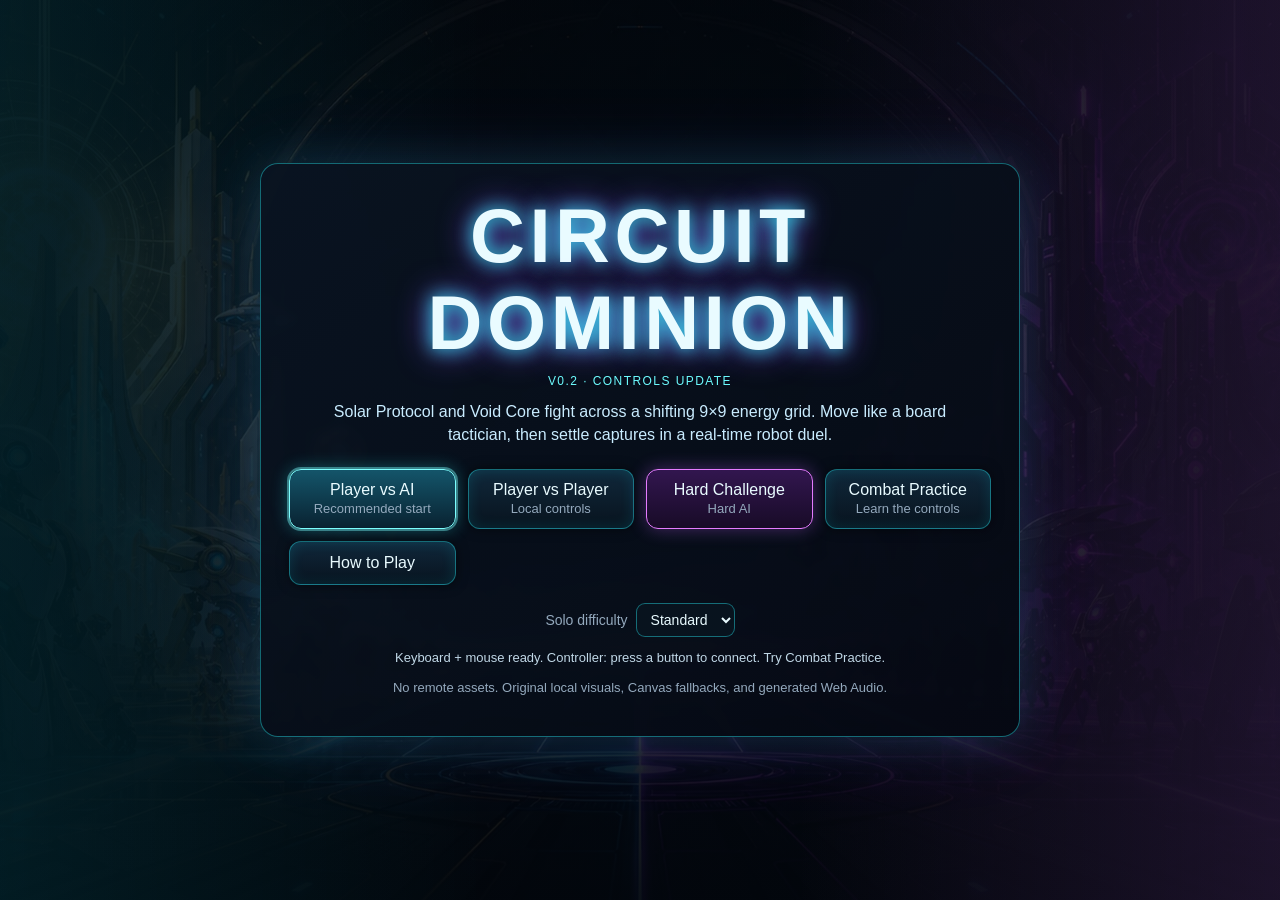
==== commit a45092eb: "v0.2 - Overhaul combat controls - Rebuild touch controls with floating sticks, hold-to-fire, and ind" ====
--- a/release/circuit_dominion.single-file.html
+++ b/release/circuit_dominion.single-file.html
@@ -21,7 +21,7 @@
 <html lang="en">
 <head>
 <meta charset="UTF-8">
-<meta name="viewport" content="width=device-width,initial-scale=1,maximum-scale=1,user-scalable=no">
+<meta name="viewport" content="width=device-width,initial-scale=1,maximum-scale=1,user-scalable=no,viewport-fit=cover">
 <title>Circuit Dominion</title>
 <link rel="icon" href="data:,">
 <style>
@@ -57,7 +57,7 @@
 #gameRoot {
   height: 100%;
   overflow: hidden;
-  touch-action: none;
+  touch-action: manipulation;
   user-select: none;
   -webkit-user-select: none;
   -webkit-touch-callout: none;
@@ -239,6 +239,7 @@
 }
 
 #board {
+  touch-action: none;
   width: 100%;
   height: 100%;
   display: block;
@@ -536,6 +537,8 @@
 }
 
 .helpBox {
+  touch-action: pan-y;
+  overscroll-behavior: contain;
   max-width: 760px;
   width: min(760px, calc(100vw - 36px));
   max-height: calc(100dvh - 36px);
@@ -863,6 +866,218 @@
   .fighterPanel { min-width: 0; }
 }
 
+/* Controls update: combat owns a viewport, never a vertically scrolling page.
+   Paired HUDs and separate control lanes leave the entire arena visible. */
+[hidden] { display: none !important; }
+.versionTag {
+  margin: 0 0 12px;
+  color: var(--solar);
+  font-size: 12px;
+  letter-spacing: .12em;
+  text-transform: uppercase;
+}
+.inputStatus { color: #c1d8e7; font-size: 13px; line-height: 1.4; margin: 12px 0; }
+.boardTools { display: flex; gap: 8px; flex-wrap: wrap; margin-top: 8px; }
+#board:focus-visible { outline: 2px solid var(--warn); outline-offset: 3px; }
+
+#combatScreen.active {
+  display: grid;
+  grid-template-columns: minmax(0, 1fr);
+  grid-template-rows: auto auto minmax(0, 1fr) auto auto;
+  height: 100dvh;
+  min-height: 0;
+  gap: 7px;
+  overflow: hidden;
+}
+.combatTop {
+  display: grid;
+  grid-template-columns: minmax(0, 1fr) minmax(0, 1fr);
+  gap: 5px 10px;
+  min-width: 0;
+}
+.fighterPanel {
+  min-width: 0;
+  padding: 7px 9px;
+  border-radius: 12px;
+  background: linear-gradient(130deg, #0b1d2ded, #07111de0);
+}
+.solarPanel { border-color: #6dfcff66; }
+.voidPanel { border-color: #d56bff66; }
+.fighterHeading { display: flex; align-items: center; gap: 8px; min-width: 0; }
+.fighterName { font-size: 13px; min-width: 0; }
+.roleTag { font-size: 10px; font-weight: 800; letter-spacing: .045em; white-space: nowrap; color: var(--solar); }
+.voidPanel .roleTag { color: var(--void); }
+.hpBox { height: 9px; margin-top: 5px; }
+.fighterMeters { display: grid; grid-template-columns: 1fr 1fr; gap: 10px; }
+.fighterMeters > div { min-width: 0; }
+.meterLabel { display: block; font-size: 10px; margin-top: 4px; overflow: hidden; text-overflow: ellipsis; white-space: nowrap; }
+.cdBox { height: 5px; margin-top: 2px; }
+.fighterSpecial, .fighterHint { display: none; }
+.combatContext { grid-column: 1 / -1; text-align: center; color: #b6cadc; font-size: 11px; line-height: 1.25; }
+.combatToolbar { display: flex; justify-content: space-between; gap: 8px; align-items: center; min-width: 0; }
+#combatMsg { min-width: 0; color: #ffe69b; font-size: 12px; line-height: 1.15; }
+.combatTools { display: flex; gap: 5px; flex: 0 0 auto; }
+.combatTools button, #pauseBtn { min-height: 44px; min-width: 50px; padding: 5px 8px; margin: 0; border-radius: 10px; font-size: 12px; }
+#combatExit { border-color: #94a9bd55; }
+#arenaWrap {
+  position: relative;
+  display: grid;
+  place-items: center;
+  container-type: size;
+  min-width: 0;
+  min-height: 0;
+  width: 100%;
+  height: 100%;
+  aspect-ratio: auto;
+  border-radius: 14px;
+  background: radial-gradient(ellipse, #102638, #02060c 76%);
+}
+#arena {
+  position: static;
+  width: min(100cqw, 184.615385cqh);
+  height: min(100cqh, 54.166667cqw);
+  max-width: 100%;
+  max-height: 100%;
+  aspect-ratio: 960 / 520;
+}
+.countdown { top: 50%; font-size: clamp(42px, 11vw, 94px); }
+.touchControls, .touchControls.singlePlayer {
+  display: grid;
+  grid-template-columns: minmax(0, 1fr) minmax(0, 1fr);
+  gap: 20px;
+  width: 100%;
+  padding: 0;
+  margin: 0 auto;
+  max-width: 1050px;
+}
+.touchControls.singlePlayer { grid-template-columns: minmax(0, 1fr); max-width: 520px; }
+.touchPlayer {
+  --control-accent: var(--solar);
+  display: grid;
+  grid-template-columns: minmax(82px, 1fr) 104px 76px;
+  align-items: center;
+  gap: 8px;
+  min-width: 0;
+}
+.voidControls { --control-accent: var(--void); }
+.stick {
+  height: 112px;
+  min-width: 0;
+  border-radius: 20px;
+  border-color: #6dfcff66;
+  background: radial-gradient(ellipse at center, #153649, #06101b);
+  overflow: hidden;
+  cursor: grab;
+}
+.voidControls .stick { border-color: #d56bff66; background: radial-gradient(ellipse at center, #291840, #0c0b18); }
+.stick::before { display: none; }
+.stickBase, .stickKnob {
+  position: absolute;
+  left: var(--stick-origin-x, 50%);
+  top: var(--stick-origin-y, 50%);
+  pointer-events: none;
+  border-radius: 50%;
+}
+.stickBase { width: 66px; height: 66px; transform: translate(-50%, -50%); border: 1px solid #c5f7ff44; background: #ffffff04; }
+.stickKnob { width: 30px; height: 30px; transform: translate(calc(-50% + var(--stick-x, 0px)), calc(-50% + var(--stick-y, 0px))); background: #bbf4ff4d; border: 1px solid #bdf6ff88; box-shadow: 0 0 16px #6dfcff22; }
+.stick.is-active { border-color: var(--control-accent); cursor: grabbing; }
+.stick.is-active .stickKnob { background: var(--control-accent); box-shadow: 0 0 18px var(--control-accent); }
+.padLabel { position: absolute; bottom: 5px; left: 0; width: 100%; text-align: center; font-size: 10px; font-weight: bold; letter-spacing: .06em; pointer-events: none; color: #e6faff; }
+.padLabel span { display: block; font-size: 9px; font-weight: normal; color: #9db6c9; letter-spacing: 0; }
+.stick.is-active .padLabel { opacity: .3; }
+.bigBtn { min-width: 0; width: 100%; padding: 7px 4px; min-height: 52px; touch-action: none; user-select: none; -webkit-user-select: none; }
+.firePad { height: 104px; position: relative; overflow: hidden; border-radius: 24px; border-color: var(--control-accent); background: radial-gradient(ellipse, #174b60, #071924); }
+.voidControls .firePad { background: radial-gradient(ellipse, #432463, #150c25); }
+.actionName { display: block; font-size: 13px; font-weight: bold; position: relative; z-index: 1; }
+.actionHint { display: block; font-size: 10px; color: #c0d7e8; margin-top: 4px; position: relative; z-index: 1; }
+.aimDot { position: absolute; left: 50%; top: 50%; width: 12px; height: 12px; margin: -6px; border-radius: 50%; background: #fff; opacity: 0; pointer-events: none; transform: translate(var(--aim-x, 0px), var(--aim-y, 0px)); }
+.firePad.is-active { box-shadow: 0 0 20px var(--control-accent) inset; }
+.firePad.is-active .aimDot { opacity: .6; }
+.specialBtn { height: 68px; border-color: #ffdc6377; background: linear-gradient(160deg, #493820, #17191c); }
+.specialBtn .actionName { font-size: 11px; }
+.specialBtn.is-ready { border-color: var(--warn); }
+.specialBtn.is-active { box-shadow: 0 0 18px #ffdc6388 inset; }
+.combatControlHint { color: #afc8da; text-align: center; font-size: 12px; line-height: 1.25; min-height: 15px; }
+
+@media (min-width: 901px) and (min-height: 521px) and (pointer: fine) {
+  html:not([data-input="touch"]) .touchControls { display: none; }
+  .fighterSpecial { display: block; font-size: 12px; line-height: 1.2; min-height: 0; margin-top: 4px; white-space: nowrap; overflow: hidden; text-overflow: ellipsis; }
+}
+@media (max-width: 620px) {
+  #combatScreen.active { gap: 5px; }
+  .combatTop { grid-template-columns: minmax(0, 1fr) minmax(0, 1fr); gap: 4px 6px; }
+  .fighterPanel { padding: 6px; }
+  .fighterHeading { display: block; }
+  .roleTag { display: block; font-size: 9px; margin-bottom: 2px; }
+  .fighterName { display: block; font-size: 12px; }
+  .fighterMeters { gap: 6px; }
+  .combatContext { font-size: 10px; }
+  .combatTools { gap: 4px; }
+  .combatTools button, #pauseBtn { min-width: 44px; font-size: 11px; padding: 5px; }
+  #combatMsg { font-size: 11px; }
+  .touchControls { grid-template-columns: minmax(0, 1fr); gap: 6px; }
+  .touchPlayer { grid-template-columns: minmax(80px, 1fr) 104px 68px; gap: 7px; }
+  .touchControls:not(.singlePlayer) .stick { height: 82px; }
+  .touchControls:not(.singlePlayer) .firePad { height: 82px; }
+  .combatControlHint { font-size: 11px; }
+}
+@media (max-width: 620px) and (max-height: 740px) and (orientation: portrait) {
+  .touchPlayer { grid-template-columns: minmax(72px, 1fr) 88px 64px; gap: 6px; }
+  .stick, .firePad { height: 88px; }
+  .touchControls:not(.singlePlayer) .stick, .touchControls:not(.singlePlayer) .firePad { height: 66px; }
+  .touchControls:not(.singlePlayer) .specialBtn { height: 56px; }
+  .stickBase { width: 52px; height: 52px; }
+  .padLabel span { display: none; }
+  .actionName { font-size: 11px; }
+  .actionHint { font-size: 9px; }
+}
+
+/* In phone landscape the thumbs live beside, not below, the arena. The central
+   stage keeps its true aspect ratio and system buttons stay above the thumbs. */
+@media (max-height: 520px) and (orientation: landscape) {
+  #combatScreen.active { grid-template-rows: auto auto minmax(0, 1fr) 16px; gap: 4px; }
+  .combatTop { grid-template-columns: minmax(0, 1fr) minmax(0, 1fr); gap: 2px 8px; }
+  .fighterPanel { padding: 4px 7px; }
+  .fighterHeading { display: flex; }
+  .fighterName { font-size: 12px; }
+  .roleTag { font-size: 9px; }
+  .hpBox { height: 6px; margin-top: 3px; }
+  .meterLabel { margin-top: 2px; font-size: 9px; }
+  .cdBox { height: 4px; }
+  .combatContext { font-size: 10px; }
+  #arenaWrap { grid-column: 1; grid-row: 3; width: calc(100% - 286px); justify-self: center; }
+  .touchControls, .touchControls.singlePlayer {
+    display: grid;
+    grid-column: 1;
+    grid-row: 3;
+    grid-template-columns: 132px minmax(0, 1fr) 132px;
+    max-width: none;
+    height: 100%;
+    gap: 0;
+    align-items: center;
+    pointer-events: none;
+  }
+  .touchPlayer { grid-template-columns: 74px 52px; gap: 6px; width: 132px; pointer-events: none; }
+  .touchPlayer > * { pointer-events: auto; }
+  .touchPlayer:first-child { grid-column: 1; }
+  .touchPlayer:last-child { grid-column: 3; }
+  .touchPlayer .stick { grid-column: 1 / -1; height: 72px; min-width: 0; }
+  .touchPlayer .firePad, .touchPlayer .specialBtn { height: 58px; min-width: 0; }
+  .touchControls.singlePlayer .touchPlayer { display: contents; }
+  .touchControls.singlePlayer .stick { grid-column: 1; grid-row: 1; width: 124px; height: 104px; align-self: center; }
+  .touchControls.singlePlayer .firePad { grid-column: 3; grid-row: 1; width: 76px; height: 96px; justify-self: start; align-self: center; }
+  .touchControls.singlePlayer .specialBtn { grid-column: 3; grid-row: 1; width: 52px; height: 66px; justify-self: end; align-self: center; }
+  .touchControls .actionName { font-size: 10px; }
+  .touchControls .actionHint { font-size: 9px; }
+  .padLabel { font-size: 9px; }
+  .padLabel span { display: none; }
+  .combatControlHint { grid-row: 4; font-size: 10px; line-height: 16px; white-space: nowrap; overflow: hidden; text-overflow: ellipsis; }
+}
+
+@media (prefers-reduced-motion: reduce) {
+  .hpFill, .cdFill, .attackCdFill { transition: none; }
+}
+
 </style>
 </head>
 <body>
@@ -870,11 +1085,13 @@
   <section id="titleScreen" class="screen active">
     <div class="hero">
       <h1>Circuit Dominion</h1>
+      <p class="versionTag">v0.2 · Controls Update</p>
       <p class="tagline">Solar Protocol and Void Core fight across a shifting 9×9 energy grid. Move like a board tactician, then settle captures in a real-time robot duel.</p>
       <div class="menu">
         <button class="primary" id="newAI">Player vs AI<br><span class="small">Recommended start</span></button>
         <button id="newPVP">Player vs Player<br><span class="small">Local controls</span></button>
         <button class="void" id="newAI2">Hard Challenge<br><span class="small">Hard AI</span></button>
+        <button id="practiceBtn">Combat Practice<br><span class="small">Learn the controls</span></button>
         <button id="howBtn">How to Play</button>
       </div>
       <label class="difficultyPicker">Solo difficulty
@@ -884,48 +1101,53 @@
           <option value="hard">Hard</option>
         </select>
       </label>
-      <label style="justify-content:center"><input type="checkbox" id="duelAIToggle" checked> AI controls Void Core during duels</label>
+      <input type="checkbox" id="duelAIToggle" hidden aria-hidden="true">
+      <p id="inputStatus" class="inputStatus">Keyboard, mouse, touch, or controller. Choose Combat Practice to get comfortable.</p>
       <p class="small">No remote assets. Original local visuals, Canvas fallbacks, and generated Web Audio.</p>
     </div>
   </section>
 
   <section id="boardScreen" class="screen">
-    <div class="leftPane"><div class="boardWrap"><canvas id="board" width="900" height="900" aria-label="Circuit Dominion tactical board"></canvas></div></div>
+    <div class="leftPane"><div class="boardWrap"><canvas id="board" width="900" height="900" tabindex="0" aria-label="Circuit Dominion tactical board. Use arrow keys or a controller to select a square, then confirm."></canvas></div></div>
     <aside class="sidePane">
       <div class="card status"><h2>Turn</h2><div id="turnBadge"></div><div id="modeLabel" class="small"></div><div id="roundInfo" class="small"></div><div id="chargeInfo" class="small"></div><div id="threatInfo" class="threatInfo"></div></div>
       <div class="card"><h3>Selected Unit</h3><div id="selectedInfo">Select one of your robots.</div></div>
       <div class="card"><h3>Power Nodes</h3><div id="nodeInfo"></div></div>
       <div class="card commandCard"><h3>Command Network</h3><div id="commandInfo" class="small">Nodes charge tactical powers each round.</div><div class="commandButtons"><button id="gridLockBtn">Grid Lock · 1</button><button id="fieldRepairBtn">Field Repair · 1</button><button id="relayBtn">Emergency Relay · 2</button><button id="cancelCommandBtn">Cancel</button></div></div>
       <div class="card"><h3>Grid Key</h3><div class="legend"><span class="pill">☀ L Light</span><span class="pill">◇ N Flux</span><span class="pill">◆ D Dark</span></div><p class="small">Dashed cells are Flux and shift together each round. White = selected. Green = legal move. Red = attack. Gold = command target.</p></div>
-      <div class="card"><div id="log">Ready.</div><div style="display:flex;gap:8px;flex-wrap:wrap;margin-top:8px"><button id="boardHelp">Help</button><button id="muteBtn">Mute</button><button id="restartBtn">Restart</button></div></div>
+      <div class="card"><div id="log">Ready.</div><p id="boardControlHint" class="small">Tap a robot, then a highlighted square. Keyboard: arrows + Enter. Controller: D-pad + A.</p><div class="boardTools"><button id="boardHelp">Help</button><button id="muteBtn">Mute</button><button id="restartBtn">Restart</button><button id="boardExit">Menu</button></div></div>
     </aside>
   </section>
 
   <section id="combatScreen" class="screen">
     <div class="combatTop">
-      <div class="fighterPanel"><div class="fighterName" id="p1Name"></div><div class="hpBox"><div class="hpFill" id="p1HP"></div></div><div class="meterLabel">Basic reload</div><div class="cdBox"><div class="attackCdFill" id="p1AttackCD"></div></div><div class="meterLabel" id="p1SpecialName">Special</div><div class="cdBox"><div class="cdFill" id="p1CD"></div></div><div class="small fighterSpecial" id="p1SpecialInfo"></div><div class="small" id="p1Hint"></div></div>
-      <div class="centerPanel"><b>Duel Zone</b><div class="small">Combat modifier</div><div id="modText"></div><div id="combatMsg" class="small"></div><button id="pauseBtn">Pause</button></div>
-      <div class="fighterPanel"><div class="fighterName" id="p2Name"></div><div class="hpBox"><div class="hpFill" id="p2HP"></div></div><div class="meterLabel">Basic reload</div><div class="cdBox"><div class="attackCdFill" id="p2AttackCD"></div></div><div class="meterLabel" id="p2SpecialName">Special</div><div class="cdBox"><div class="cdFill" id="p2CD"></div></div><div class="small fighterSpecial" id="p2SpecialInfo"></div><div class="small" id="p2Hint"></div></div>
+      <div class="fighterPanel solarPanel"><div class="fighterHeading"><span class="roleTag" id="p1Role">YOU · SOLAR</span><span class="fighterName" id="p1Name"></span></div><div class="hpBox" aria-label="Solar health"><div class="hpFill" id="p1HP"></div></div><div class="fighterMeters"><div><div class="meterLabel">Reload</div><div class="cdBox"><div class="attackCdFill" id="p1AttackCD"></div></div></div><div><div class="meterLabel" id="p1SpecialName">Special</div><div class="cdBox"><div class="cdFill" id="p1CD"></div></div></div></div><div class="small fighterSpecial" id="p1SpecialInfo"></div><div class="small fighterHint" id="p1Hint"></div></div>
+      <div class="fighterPanel voidPanel"><div class="fighterHeading"><span class="roleTag" id="p2Role">AI · VOID</span><span class="fighterName" id="p2Name"></span></div><div class="hpBox" aria-label="Void health"><div class="hpFill" id="p2HP"></div></div><div class="fighterMeters"><div><div class="meterLabel">Reload</div><div class="cdBox"><div class="attackCdFill" id="p2AttackCD"></div></div></div><div><div class="meterLabel" id="p2SpecialName">Special</div><div class="cdBox"><div class="cdFill" id="p2CD"></div></div></div></div><div class="small fighterSpecial" id="p2SpecialInfo"></div><div class="small fighterHint" id="p2Hint"></div></div>
+      <div class="combatContext" id="modText"></div>
     </div>
+    <div class="combatToolbar"><div id="combatMsg" class="small" role="status"></div><div class="combatTools"><button id="pauseBtn">Pause</button><button id="combatHelp">Help</button><button id="combatMute">Mute</button><button id="combatExit">Menu</button></div></div>
     <div id="arenaWrap"><canvas id="arena" width="960" height="520" aria-label="Real time robot duel arena"></canvas><div id="countdown" class="countdown"></div></div>
     <div class="touchControls" id="touchControls">
-      <div class="stick" id="stick1" aria-label="Player 1 movement joystick"></div><button class="bigBtn" id="atk1">P1 Attack</button><button class="bigBtn" id="sp1">P1 Special</button>
-      <div class="stick" id="stick2" aria-label="Player 2 movement joystick"></div><button class="bigBtn p2touch" id="atk2">P2 Attack</button><button class="bigBtn p2touch" id="sp2">P2 Special</button>
+      <div class="touchPlayer solarControls" id="p1TouchGroup"><div class="stick" id="stick1" aria-label="Solar movement pad. Touch anywhere, then drag to move."><span class="stickBase"></span><span class="stickKnob"></span><span class="padLabel">MOVE<span>drag anywhere</span></span></div><button class="bigBtn firePad" id="atk1" aria-label="Solar: hold to fire, drag to aim"><span class="actionName">HOLD FIRE</span><span class="actionHint">drag to aim</span><span class="aimDot"></span></button><button class="bigBtn specialBtn" id="sp1"><span class="actionName">SPECIAL</span><span class="actionHint">Ready</span></button></div>
+      <div class="touchPlayer voidControls" id="p2TouchGroup"><div class="stick" id="stick2" aria-label="Void movement pad. Touch anywhere, then drag to move."><span class="stickBase"></span><span class="stickKnob"></span><span class="padLabel">P2 MOVE<span>drag anywhere</span></span></div><button class="bigBtn firePad" id="atk2" aria-label="Void: hold to fire, drag to aim"><span class="actionName">P2 FIRE</span><span class="actionHint">drag to aim</span><span class="aimDot"></span></button><button class="bigBtn specialBtn" id="sp2"><span class="actionName">SPECIAL</span><span class="actionHint">Ready</span></button></div>
     </div>
+    <div class="combatControlHint" id="combatControlHint">Move independently. Hold fire for aim assist, or drag the fire pad to aim.</div>
   </section>
 
   <section id="endScreen" class="screen">
-    <div class="hero"><h1 id="winnerTitle">Victory</h1><p id="winnerReason" class="tagline"></p><div class="menu"><button class="primary" id="endRestartAI">Restart vs AI</button><button id="endRestartPVP">Restart PvP</button><button id="endHelp">How to Play</button></div></div>
+    <div class="hero"><h1 id="winnerTitle">Victory</h1><p id="winnerReason" class="tagline"></p><div class="menu"><button class="primary" id="endRestartAI">Restart vs AI</button><button id="endRestartPVP">Restart PvP</button><button id="endHelp">How to Play</button><button id="endMenu">Main Menu</button></div></div>
   </section>
 
-  <div id="helpOverlay">
+  <div id="helpOverlay" role="dialog" aria-modal="true" aria-labelledby="helpTitle">
     <div class="helpBox">
-      <h2>Circuit Dominion: quick rules</h2>
+      <h2 id="helpTitle">Circuit Dominion: quick rules</h2>
       <div class="helpGrid">
         <div><h3>Board</h3><p>Select one robot, then choose a highlighted square. Moving onto an enemy starts a duel. Units cannot pass through blockers except Glitch Wraith, which may phase through one occupied square.</p></div>
         <div><h3>Win</h3><p>Destroy the enemy Command Unit, or occupy every ⚡ Power Node at the end of your turn. The HUD warns when either side controls four.</p></div>
         <div><h3>Energy and Flux</h3><p>Aligned grids grant +8% HP and damage. Hostile grids reduce damage by 6%. The 27 dashed Flux cells shift together Neutral → Light → Neutral → Dark after each full round.</p></div>
-        <div><h3>Combat controls</h3><p>Movement also controls facing. Solar / P1: <span class="kbd">WASD</span>, <span class="kbd">Space/F</span> attack, <span class="kbd">Left Shift</span> special. Void / P2: <span class="kbd">Arrows</span>, <span class="kbd">Enter or /</span> attack, <span class="kbd">Right Shift</span> special. Aim, commit, dodge, and use cover.</p></div>
+        <div><h3>Touch combat</h3><p>Drag anywhere on MOVE to steer. Hold FIRE for repeated attacks with aim assist; drag on FIRE for manual aim while moving independently. Tap SPECIAL when ready. Release FIRE to return to aim assist. Practice from the title screen before playing a match.</p></div>
+        <div><h3>Keyboard and mouse</h3><p>Solar / P1: <span class="kbd">WASD</span> move, <span class="kbd">Space/F</span> fire, <span class="kbd">Left Shift</span> special. Point in the arena to aim. Void / P2: <span class="kbd">Arrows</span> move, <span class="kbd">Enter or /</span> fire, <span class="kbd">Right Shift</span> special. Without manual aim, firing tracks your opponent.</p></div>
+        <div><h3>Controller</h3><p>Left stick / D-pad moves. Right stick aims. Hold <span class="kbd">A / RT</span> to fire; <span class="kbd">X / LB</span> uses your special. <span class="kbd">Start</span> pauses in combat or opens actions on the board. On menus and the board, use D-pad + A to confirm and B to go back. In Help, D-pad scrolls; A/B closes. Press a button to connect; a second controller controls P2.</p></div>
         <div><h3>Nodes and commands</h3><p>Node occupants repair 12% HP after their faction turn. Nodes charge up to three Command points each round. Spend them on Grid Lock, Field Repair, or Emergency Relay while your commander lives.</p></div>
         <div><h3>Board abilities</h3><p>Pulse Medic repairs adjacent allies. Corruptor Bot damages and weakens adjacent enemies for their next two turns. These consume the turn.</p></div>
         <div><h3>Debug</h3><p><span class="kbd">`</span> toggles debug overlay. <span class="kbd">H</span> help, <span class="kbd">Esc</span> pause duel, <span class="kbd">R</span> restart match.</p></div>
@@ -1128,6 +1350,9 @@
 function createInitialState(mode = "ai", difficulty = "standard") {
   return {
     mode,
+    practice: false,
+    duelAiEnabled: false,
+    boardCursor: {row: 8, col: 0, visible: false},
     difficulty,
     turn: FACTIONS.SOLAR,
     topState: TopLevelState.TITLE,
@@ -2846,7 +3071,7 @@
     overtimeStage: 0,
     nowMs: 0,
     rng: Math.random,
-    message: `Duel begins on ${String.fromCharCode(65 + col)}${row + 1}. Move to aim; controls unlock after countdown.`,
+    message: `Duel on ${String.fromCharCode(65 + col)}${row + 1}. ${game.mode === "pvp" ? "P1 Solar · P2 Void." : "You are Solar."} Get ready!`,
     modText: "",
     fighters: [attackerFighter, defenderFighter],
     projectiles: [],
@@ -2888,6 +3113,8 @@
     speed: def.speed,
     attackCooldown: 0,
     attackCooldownMax: def.attack.cooldown,
+    attackCount: 0,
+    specialCount: 0,
     specialCooldown: def.special.cooldown * 0.5,
     specialCooldownMax: def.special.cooldown,
     facingX: slot ? -1 : 1,
@@ -2928,9 +3155,7 @@
 }
 
 function assignControllers(game, combat) {
-  const aiVoidInPvp =
-    typeof document !== "undefined" &&
-    Boolean(document.getElementById("duelAIToggle")?.checked);
+  const aiVoidInPvp = Boolean(game.duelAiEnabled);
 
   for (const fighter of combat.fighters) {
     const faction = UNIT_DEFS[fighter.unit.type].faction;
@@ -2943,11 +3168,11 @@
     }
 
     if (fighter.controller === "ai") {
-      fighter.controlHint = `${FACTION_NAMES[faction]} · ${game.difficulty} AI · movement controls facing`;
+      fighter.controlHint = `${FACTION_NAMES[faction]} · ${game.difficulty} AI`;
     } else if (fighter.controller === "p1") {
-      fighter.controlHint = `${FACTION_NAMES[faction]} · WASD aim/move · Space/F attack · Left Shift special`;
+      fighter.controlHint = "WASD move · hold Space/F fire · Left Shift special · mouse to aim";
     } else {
-      fighter.controlHint = `${FACTION_NAMES[faction]} · Arrows aim/move · Enter or / attack · Right Shift special`;
+      fighter.controlHint = "Arrows move · hold Enter or / fire · Right Shift special";
     }
   }
 
@@ -2961,6 +3186,7 @@
 
 function updateCombat(game, actions, deltaSec, nowMs, audio) {
   const combat = game.combat;
+  if (combat) combat.acceptedActions = [];
   if (!combat || combat.paused) {
     return null;
   }
@@ -2970,7 +3196,7 @@
     combat.state = "combatCountdown";
     combat.countdown = Math.max(0, combat.countdown - deltaSec);
     if (combat.countdown <= 0) {
-      combat.message = "Fight! Movement controls facing.";
+      combat.message = "Fight! Hold Fire to track your rival; move to dodge.";
       combat.state = "combatActive";
       audio.beep("countdown");
     }
@@ -3021,20 +3247,21 @@
 }
 
 function intentForFighter(game, fighter, opponent, combat, actions, nowMs) {
-  if (fighter.controller === "p1") {
+  if (fighter.controller === "p1" || fighter.controller === "p2") {
+    const role = fighter.controller;
+    const point = actions[`${role}AimPoint`];
+    const manualAim = Boolean(actions[`${role}ManualAim`] || point);
+    const useAttack = Boolean(actions[`${role}Attack`]);
+    const useSpecial = Boolean(actions[`${role}Special`]);
     return {
-      moveX: actions.p1MoveX,
-      moveY: actions.p1MoveY,
-      useAttack: actions.p1Attack,
-      useSpecial: actions.p1Special,
-    };
-  }
-  if (fighter.controller === "p2") {
-    return {
-      moveX: actions.p2MoveX,
-      moveY: actions.p2MoveY,
-      useAttack: actions.p2Attack,
-      useSpecial: actions.p2Special,
+      moveX: actions[`${role}MoveX`] || 0,
+      moveY: actions[`${role}MoveY`] || 0,
+      useAttack,
+      useSpecial,
+      aimX: point ? point.x - fighter.x : actions[`${role}AimX`] || 0,
+      aimY: point ? point.y - fighter.y : actions[`${role}AimY`] || 0,
+      manualAim,
+      assistAim: !manualAim && (useAttack || useSpecial),
     };
   }
   return getDuelAiIntent(fighter, opponent, combat, nowMs, game.difficulty, combat.rng);
@@ -3054,17 +3281,25 @@
     moveX /= magnitude;
     moveY /= magnitude;
   }
-  if (magnitude > 0.08 && !fighter.pendingAction && !fighter.dash) {
-    fighter.facingX = moveX / Math.max(0.001, Math.hypot(moveX, moveY));
-    fighter.facingY = moveY / Math.max(0.001, Math.hypot(moveX, moveY));
+  if (!fighter.pendingAction && !fighter.dash) {
+    const aimX = intent.manualAim ? intent.aimX : intent.assistAim ? opponent.x - fighter.x : moveX;
+    const aimY = intent.manualAim ? intent.aimY : intent.assistAim ? opponent.y - fighter.y : moveY;
+    const aimLength = Math.hypot(aimX, aimY);
+    if (aimLength > 0.08) {
+      fighter.facingX = aimX / aimLength;
+      fighter.facingY = aimY / aimLength;
+    }
+    fighter.aimMode = intent.manualAim ? "manual" : intent.assistAim ? "assist" : "move";
   }
 
   const busy = Boolean(fighter.pendingAction);
   const hardLocked = isFighterLocked(fighter);
+  // Preserve attack commitment. High mobility during windup disproportionately
+  // buffs heavy melee; responsiveness comes from input/aim and acceleration.
   const movementScale = hardLocked ? 0.12 : busy ? 0.5 : 1;
   const targetVx = moveX * fighter.speed * movementScale;
   const targetVy = moveY * fighter.speed * movementScale;
-  const response = Math.min(1, dt * 12);
+  const response = 1 - Math.exp(-dt * 18);
   fighter.vx += (targetVx - fighter.vx) * response;
   fighter.vy += (targetVy - fighter.vy) * response;
 
@@ -3072,10 +3307,11 @@
     fighter.state = magnitude > 0.05 ? FighterState.MOVE : FighterState.IDLE;
   }
   if (!busy && !hardLocked && !fighter.dash) {
-    if (intent.useSpecial) {
-      beginSpecial(fighter, combat, nowMs, audio);
-    } else if (intent.useAttack) {
-      beginAttack(fighter, combat, nowMs, audio);
+    // An unavailable special must never swallow an otherwise legal basic shot.
+    const usedSpecial = intent.useSpecial && beginSpecial(fighter, combat, nowMs, audio);
+    if (usedSpecial) combat.acceptedActions.push({role: fighter.controller, kind: "special"});
+    else if (intent.useAttack && beginAttack(fighter, combat, nowMs, audio)) {
+      combat.acceptedActions.push({role: fighter.controller, kind: "attack"});
     }
   }
 }
@@ -3128,7 +3364,7 @@
 
 function beginAttack(fighter, combat, nowMs, audio) {
   if (fighter.attackCooldown > 0 || combat.state !== "combatActive") {
-    return;
+    return false;
   }
   const def = UNIT_DEFS[fighter.unit.type];
   const actionTiming = createActionTiming(def, "attack");
@@ -3136,6 +3372,8 @@
   scheduleAction(fighter, "attack", actionTiming, nowMs);
   setFighterState(fighter, FighterState.ATTACK_STARTUP, nowMs, actionTiming.startupMs);
   audio.beep("attack");
+  fighter.attackCount += 1;
+  return true;
 }
 
 function executeAttack(fighter, opponent, combat, audio) {
@@ -3156,7 +3394,7 @@
 
 function beginSpecial(fighter, combat, nowMs, audio) {
   if (fighter.specialCooldown > 0 || combat.state !== "combatActive") {
-    return;
+    return false;
   }
   const def = UNIT_DEFS[fighter.unit.type];
   const actionTiming = createActionTiming(def, "special");
@@ -3166,6 +3404,8 @@
   setFighterState(fighter, FighterState.SPECIAL_STARTUP, nowMs, actionTiming.startupMs);
   combat.message = `${def.name}: ${def.special.name}`;
   audio.beep("special");
+  fighter.specialCount += 1;
+  return true;
 }
 
 function executeSpecial(fighter, opponent, combat, nowMs, audio) {
@@ -3775,10 +4015,14 @@
     if (!rect.width || !rect.height) {
       return;
     }
-    const dpr = window.devicePixelRatio || 1;
-    this.boardCanvas.width = rect.width * dpr;
-    this.boardCanvas.height = rect.height * dpr;
+    const dpr = Math.min(2, window.devicePixelRatio || 1);
+    const width = Math.round(rect.width * dpr);
+    const height = Math.round(rect.height * dpr);
+    if (this.boardCanvas.width === width && this.boardCanvas.height === height) return false;
+    this.boardCanvas.width = width;
+    this.boardCanvas.height = height;
     this.boardCtx.setTransform(dpr, 0, 0, dpr, 0, 0);
+    return true;
   }
 
   resizeArena() {
@@ -3786,10 +4030,23 @@
     if (!rect.width || !rect.height) {
       return;
     }
-    const dpr = window.devicePixelRatio || 1;
-    this.arenaCanvas.width = rect.width * dpr;
-    this.arenaCanvas.height = rect.height * dpr;
+    const dpr = Math.min(2, window.devicePixelRatio || 1);
+    const width = Math.round(rect.width * dpr);
+    const height = Math.round(rect.height * dpr);
+    if (this.arenaCanvas.width === width && this.arenaCanvas.height === height) return false;
+    this.arenaCanvas.width = width;
+    this.arenaCanvas.height = height;
     this.arenaCtx.setTransform(dpr, 0, 0, dpr, 0, 0);
+    return true;
+  }
+
+  arenaPoint(event) {
+    const rect = this.arenaCanvas.getBoundingClientRect();
+    const scale = Math.min(rect.width / 960, rect.height / 520);
+    if (scale <= 0) return null;
+    const x = (event.clientX - rect.left - (rect.width - 960 * scale) / 2) / scale;
+    const y = (event.clientY - rect.top - (rect.height - 520 * scale) / 2) / scale;
+    return x >= 0 && x <= 960 && y >= 0 && y <= 520 ? {x, y} : null;
   }
 
   drawBoard(game) {
@@ -3811,6 +4068,14 @@
     this.drawBoardActionTargets(ctx, game, cell);
     this.drawSelectedUnitFrame(ctx, game, cell);
     this.drawBoardUnits(ctx, game, cell);
+    if (game.boardCursor?.visible) {
+      const {row, col} = game.boardCursor;
+      ctx.strokeStyle = "#ffdc63";
+      ctx.lineWidth = 3;
+      ctx.setLineDash([6, 4]);
+      ctx.strokeRect(col * cell + 6, row * cell + 6, cell - 12, cell - 12);
+      ctx.setLineDash([]);
+    }
 
     ctx.restore();
   }
@@ -4052,11 +4317,11 @@
     const height = this.arenaCanvas.clientHeight;
 
     ctx.clearRect(0, 0, width, height);
-    const sx = width / 960;
-    const sy = height / 520;
+    const scale = Math.min(width / 960, height / 520);
 
     ctx.save();
-    ctx.scale(sx, sy);
+    ctx.translate((width - 960 * scale) / 2, (height - 520 * scale) / 2);
+    ctx.scale(scale, scale);
 
     const arenaImage = this.assets?.getImage("background.combat-arena");
     if (arenaImage) {
@@ -4178,6 +4443,14 @@
 
     ctx.save();
     ctx.translate(fighter.x, fighter.y);
+    if (fighter.controller === "p1" || fighter.controller === "p2") {
+      ctx.fillStyle = solar ? "#06222bee" : "#240d35ee";
+      ctx.fillRect(-24, -61, 48, 18);
+      ctx.fillStyle = solar ? "#8effff" : "#f0b5ff";
+      ctx.font = "bold 13px Arial";
+      ctx.textAlign = "center";
+      ctx.fillText(fighter.controller === "p1" ? "YOU" : "P2", 0, -48);
+    }
     if (fighter.invisUntil > now) {
       ctx.globalAlpha = 0.42;
     }
@@ -4407,242 +4680,468 @@
 // SPDX-License-Identifier: GPL-3.0-or-later
 const { clamp } = __require("utils");
 
-const KEY_BLOCKLIST = new Set([
-  "Space",
-  "ArrowUp",
-  "ArrowDown",
-  "ArrowLeft",
-  "ArrowRight",
-  "Enter",
-  "Slash",
-  "ShiftLeft",
-  "ShiftRight",
-  "KeyW",
-  "KeyA",
-  "KeyS",
-  "KeyD",
-]);
+const ROLES = ["p1", "p2"];
+const BUFFER_MS = { attack: 180, special: 220 };
+const PLAY_KEYS = new Set(["Space", "KeyF", "ArrowUp", "ArrowDown", "ArrowLeft", "ArrowRight", "Enter", "Slash", "ShiftLeft", "ShiftRight", "KeyW", "KeyA", "KeyS", "KeyD"]);
+const COMBAT_STATES = new Set(["combatIntro", "combatCountdown", "combatActive", "combatResolving"]);
+const DIRECTION_KEYS = { ArrowLeft: [-1, 0], KeyA: [-1, 0], ArrowRight: [1, 0], KeyD: [1, 0], ArrowUp: [0, -1], KeyW: [0, -1], ArrowDown: [0, 1], KeyS: [0, 1] };
+
+function vector(x = 0, y = 0, deadzone = 0) {
+  x = Number.isFinite(x) ? x : 0;
+  y = Number.isFinite(y) ? y : 0;
+  const length = Math.hypot(x, y);
+  if (length <= deadzone) return { x: 0, y: 0 };
+  const scale = Math.min(1, (length - deadzone) / (1 - deadzone)) / length;
+  return { x: x * scale, y: y * scale };
+}
+
+function strongest(...vectors) {
+  return vectors.reduce((best, next) => Math.hypot(next.x, next.y) > Math.hypot(best.x, best.y) ? next : best, { x: 0, y: 0 });
+}
+
+function nativeKeyOwner(event) {
+  const target = event.target;
+  if (!target) return false;
+  const tag = target.tagName?.toUpperCase();
+  if (target.isContentEditable || tag === "TEXTAREA") return true;
+  if (tag === "INPUT") {
+    const type = (target.type || "text").toLowerCase();
+    if (!["checkbox", "radio", "range", "button", "submit", "reset"].includes(type)) return true;
+    if (["checkbox", "radio"].includes(type)) return event.code === "Space" || event.code.startsWith("Arrow");
+    if (type === "range") return event.code.startsWith("Arrow") || ["Home", "End", "PageUp", "PageDown"].includes(event.code);
+  }
+  if (tag === "SELECT") return event.code.startsWith("Arrow") || ["Space", "Enter", "Home", "End"].includes(event.code);
+  return (tag === "BUTTON" || tag === "A") && ["Space", "Enter"].includes(event.code);
+}
 
 class InputManager {
-  constructor({ getTopState }) {
+  constructor({ getTopState = () => "title", getMode = () => "ai", clock = () => performance.now(), getGamepads, onDeviceChange } = {}) {
     this.getTopState = getTopState;
+    this.getMode = getMode;
+    this.clock = clock;
+    this.readGamepads = getGamepads || (() => typeof navigator !== "undefined" && navigator.getGamepads ? navigator.getGamepads() : []);
+    this.onDeviceChange = onDeviceChange;
+    this.lastDevice = window.matchMedia?.("(pointer: coarse)").matches ? "touch" : "keyboard";
     this.keys = {};
-    this.touch = {
-      p1: { x: 0, y: 0 },
-      p2: { x: 0, y: 0 },
-    };
-    this.touchAttackLatch = { p1: false, p2: false };
-    this.touchSpecialLatch = { p1: false, p2: false };
-    this.edge = {
-      pause: false,
-      restart: false,
-      toggleHelp: false,
-      toggleDebug: false,
-    };
-
+    this.blockedKeys = new Set();
+    this.touch = { p1: { x: 0, y: 0 }, p2: { x: 0, y: 0 } };
+    this.touchStickActive = { p1: false, p2: false };
+    this.touchAim = { p1: { x: 0, y: 0 }, p2: { x: 0, y: 0 } };
+    this.bufferedAim = { p1: null, p2: null };
+    this.pointerAim = { p1: null, p2: null };
+    this.touchHeld = { p1: { attack: new Set(), special: new Set() }, p2: { attack: new Set(), special: new Set() } };
+    this.pointerAttackHeld = { p1: false, p2: false };
+    this.buffers = { p1: { attack: -Infinity, special: -Infinity }, p2: { attack: -Infinity, special: -Infinity } };
+    this.bufferOwners = { p1: { attack: null, special: null }, p2: { attack: null, special: null } };
+    this.edge = {};
+    this.menuPress = { x: 0, y: 0 };
+    this.menuRepeat = { x: 0, y: 0, at: 0 };
+    this.gamepads = new Map();
+    this.bindings = new WeakMap();
+    this.stickResets = [];
     this.actions = this.defaultActions();
-    this.stickResets = [];
-
     window.addEventListener("keydown", (event) => this.onKeyDown(event));
     window.addEventListener("keyup", (event) => this.onKeyUp(event));
+    window.addEventListener("pointerdown", (event) => {
+      this.noteDevice(event.pointerType === "touch" || event.pointerType === "pen" ? "touch" : "keyboard");
+    });
     window.addEventListener("blur", () => this.resetAll());
-    document.addEventListener("visibilitychange", () => {
-      if (document.hidden) {
-        this.resetAll();
+    document.addEventListener("visibilitychange", () => { if (document.hidden) this.resetAll(); });
+  }
+
+  defaultActions() {
+    const actions = { pause: false, restart: false, toggleHelp: false, toggleDebug: false, menuX: 0, menuY: 0, confirm: false, cancel: false, focusNext: false, gamepadDisconnected: false };
+    for (const role of ROLES) Object.assign(actions, { [`${role}MoveX`]: 0, [`${role}MoveY`]: 0, [`${role}Attack`]: false, [`${role}Special`]: false, [`${role}AimX`]: 0, [`${role}AimY`]: 0, [`${role}ManualAim`]: false, [`${role}AimPoint`]: null });
+    return actions;
+  }
+
+  isCombat() { return COMBAT_STATES.has(this.getTopState()); }
+
+  noteDevice(device) {
+    if (this.lastDevice === device) return;
+    this.lastDevice = device;
+    if (device !== "keyboard") this.pointerAim = { p1: null, p2: null };
+    this.onDeviceChange?.(device);
+  }
+
+  bufferAction(role, kind, owner = null) {
+    if (this.buffers[role] && kind in BUFFER_MS) {
+      this.buffers[role][kind] = this.clock() + BUFFER_MS[kind];
+      this.bufferOwners[role][kind] = owner;
+    }
+  }
+
+  // Combat owns legality. Call this only after scheduling the action, not on poll.
+  consumeCombatAction(role, kind) {
+    if (this.buffers[role] && kind in BUFFER_MS) {
+      this.buffers[role][kind] = -Infinity;
+      this.bufferOwners[role][kind] = null;
+      if (kind === "attack") this.bufferedAim[role] = null;
+    }
+  }
+
+  onKeyDown(event) {
+    if (nativeKeyOwner(event)) return;
+    const state = this.getTopState();
+    if ((this.isCombat() || state === "board") && PLAY_KEYS.has(event.code)) event.preventDefault();
+    if (event.repeat || this.keys[event.code]) return;
+    // A non-repeating keydown is a fresh press, including after a keyup was lost
+    // while another application had focus. OS repeat alone cannot revive a reset.
+    this.blockedKeys.delete(event.code);
+    this.keys[event.code] = true;
+    this.noteDevice("keyboard");
+    if (event.code === "Escape") { this.edge.pause = true; this.edge.cancel = true; }
+    if (event.code === "KeyR") this.edge.restart = true;
+    if (event.code === "KeyH") this.edge.toggleHelp = true;
+    if (event.code === "Backquote") this.edge.toggleDebug = true;
+    if (!this.isCombat()) {
+      const direction = DIRECTION_KEYS[event.code];
+      if (direction) this.menuPress = { x: direction[0], y: direction[1] };
+      if (["Enter", "Space"].includes(event.code)) this.edge.confirm = true;
+      return;
+    }
+    if (["Space", "KeyF"].includes(event.code)) this.bufferAction("p1", "attack");
+    if (event.code === "ShiftLeft") this.bufferAction("p1", "special");
+    if (["Enter", "Slash"].includes(event.code)) this.bufferAction("p2", "attack");
+    if (event.code === "ShiftRight") this.bufferAction("p2", "special");
+  }
+
+  onKeyUp(event) { this.keys[event.code] = false; this.blockedKeys.delete(event.code); }
+
+  pollGamepads() {
+    let connected = [];
+    try { connected = Array.from(this.readGamepads() || []).filter((pad) => pad && pad.connected !== false); } catch { /* Browser policy may deny the API. Keyboard and touch remain usable. */ }
+    const indices = new Set(connected.map((pad) => pad.index));
+    for (const [index, state] of this.gamepads) {
+      if (!indices.has(index)) {
+        this.gamepads.delete(index);
+        for (const kind of ["attack", "special"]) {
+          if (this.bufferOwners[state.role][kind] === `pad:${index}`) this.consumeCombatAction(state.role, kind);
+        }
+        this.edge.gamepadDisconnected = true;
       }
+    }
+    const result = { p1: { move: vector(), aim: vector(), attack: false }, p2: { move: vector(), aim: vector(), attack: false }, menu: vector() };
+    for (const pad of connected.sort((a, b) => a.index - b.index)) {
+      let state = this.gamepads.get(pad.index);
+      if (!state) {
+        const role = ROLES.find((candidate) => !Array.from(this.gamepads.values()).some((existing) => existing.role === candidate));
+        if (!role) continue;
+        state = { role, index: pad.index, id: pad.id || "Controller", mapping: pad.mapping || "unmapped", blocked: true, previous: [] };
+        this.gamepads.set(pad.index, state);
+      }
+      const buttons = Array.from(pad.buttons || [], (button) => typeof button === "number" ? button > 0.35 : Boolean(button?.pressed || button?.value > 0.35));
+      const axes = Array.from(pad.axes || [], (axis) => Number.isFinite(axis) ? clamp(axis, -1, 1) : 0);
+      const neutral = buttons.every((pressed) => !pressed) && axes.every((axis) => Math.abs(axis) < 0.22);
+      if (state.blocked) {
+        state.previous = buttons;
+        if (neutral) state.blocked = false;
+        continue;
+      }
+      const pressed = (index) => Boolean(buttons[index] && !state.previous[index]);
+      const move = vector((axes[0] || 0) + (buttons[15] ? 1 : 0) - (buttons[14] ? 1 : 0), (axes[1] || 0) + (buttons[13] ? 1 : 0) - (buttons[12] ? 1 : 0), 0.18);
+      const aim = vector(axes[2] || 0, axes[3] || 0, 0.22);
+      const attack = Boolean(buttons[0] || buttons[7]);
+      if (!neutral) this.noteDevice("gamepad");
+      result[state.role] = { move, aim, attack };
+      if (pressed(9)) this.edge.pause = true;
+      if (pressed(1)) this.edge.cancel = true;
+      if (pressed(3)) this.edge.toggleHelp = true;
+      if (this.isCombat()) {
+        if (pressed(0) || pressed(7)) this.bufferAction(state.role, "attack", `pad:${pad.index}`);
+        if (pressed(2) || pressed(4)) this.bufferAction(state.role, "special", `pad:${pad.index}`);
+      } else {
+        if (pressed(0)) this.edge.confirm = true;
+        if (pressed(5)) this.edge.focusNext = true;
+        result.menu = strongest(result.menu, move);
+      }
+      state.previous = buttons;
+    }
+    return result;
+  }
+
+  update() {
+    const now = this.clock();
+    const pad = this.pollGamepads();
+    const keyMoves = {
+      p1: vector((this.keys.KeyD ? 1 : 0) - (this.keys.KeyA ? 1 : 0), (this.keys.KeyS ? 1 : 0) - (this.keys.KeyW ? 1 : 0)),
+      p2: vector((this.keys.ArrowRight ? 1 : 0) - (this.keys.ArrowLeft ? 1 : 0), (this.keys.ArrowDown ? 1 : 0) - (this.keys.ArrowUp ? 1 : 0)),
+    };
+    this.actions = this.defaultActions();
+    for (const role of ROLES) {
+      const move = strongest(keyMoves[role], this.touch[role], pad[role].move);
+      const bufferedAim = this.bufferedAim[role];
+      const aim = strongest(this.touchAim[role], pad[role].aim, bufferedAim?.until >= now ? bufferedAim : vector());
+      const keyboardAttack = role === "p1" ? this.keys.Space || this.keys.KeyF : this.keys.Enter || this.keys.Slash;
+      this.actions[`${role}MoveX`] = move.x;
+      this.actions[`${role}MoveY`] = move.y;
+      this.actions[`${role}Attack`] = Boolean(keyboardAttack || this.touchHeld[role].attack.size || this.pointerAttackHeld[role] || pad[role].attack || this.buffers[role].attack >= now);
+      this.actions[`${role}Special`] = this.buffers[role].special >= now;
+      this.actions[`${role}AimX`] = aim.x;
+      this.actions[`${role}AimY`] = aim.y;
+      this.actions[`${role}AimPoint`] = this.pointerAim[role] ? { ...this.pointerAim[role] } : null;
+      this.actions[`${role}ManualAim`] = Math.hypot(aim.x, aim.y) > 0 || Boolean(this.pointerAim[role]);
+    }
+    if (!this.isCombat()) {
+      const keyboardMenu = strongest(keyMoves.p1, keyMoves.p2);
+      const menu = strongest(keyboardMenu, pad.menu);
+      const x = Math.abs(menu.x) >= 0.5 ? Math.sign(menu.x) : 0;
+      const y = Math.abs(menu.y) >= 0.5 ? Math.sign(menu.y) : 0;
+      if (x !== this.menuRepeat.x || y !== this.menuRepeat.y) {
+        this.menuRepeat = { x, y, at: now + 320 };
+        this.actions.menuX = x;
+        this.actions.menuY = y;
+      } else if ((x || y) && now >= this.menuRepeat.at) {
+        this.actions.menuX = x;
+        this.actions.menuY = y;
+        this.menuRepeat.at = now + 120;
+      }
+      if (this.menuPress.x || this.menuPress.y) {
+        this.actions.menuX = this.menuPress.x;
+        this.actions.menuY = this.menuPress.y;
+      }
+    } else this.menuRepeat = { x: 0, y: 0, at: 0 };
+    this.menuPress = { x: 0, y: 0 };
+    for (const name of Object.keys(this.edge)) this.actions[name] = this.consumeEdge(name);
+    return this.actions;
+  }
+
+  consumeEdge(name) { const value = Boolean(this.edge[name]); this.edge[name] = false; return value; }
+  axis(keyAxis, touchAxis) { return clamp(keyAxis + touchAxis, -1, 1); }
+
+  setTouchVector(role, x, y) {
+    if (!this.touch[role]) return;
+    this.touch[role] = vector(clamp(x, -1, 1), clamp(y, -1, 1));
+  }
+  clearTouchVector(role) { if (this.touch[role]) this.touch[role] = { x: 0, y: 0 }; }
+  triggerTouchAction(role, kind) { this.bufferAction(role, kind); }
+
+  setPointerAim(role, x, y) {
+    if (!ROLES.includes(role) || !Number.isFinite(x) || !Number.isFinite(y)) return;
+    this.noteDevice("keyboard");
+    this.pointerAim[role] = { x, y };
+  }
+  clearPointerAim(role) { if (ROLES.includes(role)) this.pointerAim[role] = null; }
+  setPointerAttack(role, held) {
+    if (!ROLES.includes(role)) return;
+    if (held && !this.pointerAttackHeld[role]) this.bufferAction(role, "attack");
+    this.pointerAttackHeld[role] = Boolean(held);
+  }
+
+  bindArenaPointer(element, role, { pointFromEvent } = {}) {
+    if (!element || !ROLES.includes(role)) return;
+    let pointerId = null;
+    const aim = (event) => {
+      if (event.pointerType !== "mouse" || !this.isCombat()) return;
+      const point = pointFromEvent?.(event);
+      if (point) this.setPointerAim(role, point.x, point.y);
+    };
+    const reset = () => {
+      const old = pointerId;
+      pointerId = null;
+      this.pointerAttackHeld[role] = false;
+      this.clearPointerAim(role);
+      this.safeRelease(element, old);
+    };
+    element.addEventListener("pointerdown", (event) => {
+      if (event.pointerType !== "mouse" || !this.isCombat()) return;
+      event.preventDefault();
+      aim(event);
+      if (event.button === 0 && pointerId === null) {
+        pointerId = event.pointerId;
+        this.pointerAttackHeld[role] = true;
+        this.bufferAction(role, "attack", element);
+        this.safeCapture(element, pointerId);
+      }
+    }, { passive: false });
+    // Pointerdown only fires for the first mouse button. Mousedown is required
+    // to accept right-click Special while left Fire is already held.
+    element.addEventListener("mousedown", (event) => {
+      if (event.button !== 2 || !this.isCombat()) return;
+      event.preventDefault();
+      const point = pointFromEvent?.(event);
+      if (point) this.setPointerAim(role, point.x, point.y);
+      this.bufferAction(role, "special", element);
     });
-  }
-
-  defaultActions() {
-    return {
-      p1MoveX: 0,
-      p1MoveY: 0,
-      p1Attack: false,
-      p1Special: false,
-      p2MoveX: 0,
-      p2MoveY: 0,
-      p2Attack: false,
-      p2Special: false,
-      pause: false,
-      restart: false,
-      toggleHelp: false,
-      toggleDebug: false,
+    element.addEventListener("pointermove", aim);
+    window.addEventListener("pointermove", (event) => { if (event.pointerId === pointerId) aim(event); });
+    element.addEventListener("pointerleave", () => { if (pointerId === null) this.clearPointerAim(role); });
+    const release = (event) => {
+      if (event.pointerId !== pointerId) return;
+      if (event.type !== "pointerup" && this.bufferOwners[role].attack === element) this.consumeCombatAction(role, "attack");
+      reset();
+      if (event.type === "pointerup") aim(event);
     };
-  }
-
-  onKeyDown(event) {
-    this.keys[event.code] = true;
-
-    if (event.code === "Escape") {
-      this.edge.pause = true;
-    }
-    if (event.code === "KeyR") {
-      this.edge.restart = true;
-    }
-    if (event.code === "KeyH") {
-      this.edge.toggleHelp = true;
-    }
-    if (event.code === "Backquote") {
-      this.edge.toggleDebug = true;
-    }
-
-    const topState = this.getTopState();
-    const inPlay = topState && topState !== "title";
-    if (inPlay && KEY_BLOCKLIST.has(event.code)) {
-      event.preventDefault();
-    }
-  }
-
-  onKeyUp(event) {
-    this.keys[event.code] = false;
-  }
-
-  update() {
-    this.actions = this.defaultActions();
-
-    this.actions.p1MoveX = this.axis((this.keys.KeyD ? 1 : 0) - (this.keys.KeyA ? 1 : 0), this.touch.p1.x);
-    this.actions.p1MoveY = this.axis((this.keys.KeyS ? 1 : 0) - (this.keys.KeyW ? 1 : 0), this.touch.p1.y);
-    this.actions.p2MoveX = this.axis((this.keys.ArrowRight ? 1 : 0) - (this.keys.ArrowLeft ? 1 : 0), this.touch.p2.x);
-    this.actions.p2MoveY = this.axis((this.keys.ArrowDown ? 1 : 0) - (this.keys.ArrowUp ? 1 : 0), this.touch.p2.y);
-
-    this.actions.p1Attack = Boolean(this.keys.Space || this.keys.KeyF || this.touchAttackLatch.p1);
-    this.actions.p1Special = Boolean(this.keys.ShiftLeft || this.touchSpecialLatch.p1);
-    this.actions.p2Attack = Boolean(this.keys.Enter || this.keys.Slash || this.touchAttackLatch.p2);
-    this.actions.p2Special = Boolean(this.keys.ShiftRight || this.touchSpecialLatch.p2);
-
-    this.actions.pause = this.consumeEdge("pause");
-    this.actions.restart = this.consumeEdge("restart");
-    this.actions.toggleHelp = this.consumeEdge("toggleHelp");
-    this.actions.toggleDebug = this.consumeEdge("toggleDebug");
-
-    // Touch attack/special are edge-like, not held, to avoid auto-firing on mobile.
-    this.touchAttackLatch.p1 = false;
-    this.touchAttackLatch.p2 = false;
-    this.touchSpecialLatch.p1 = false;
-    this.touchSpecialLatch.p2 = false;
-
-    return this.actions;
-  }
-
-  axis(keyAxis, touchAxis) {
-    return clamp(keyAxis + touchAxis, -1, 1);
-  }
-
-  consumeEdge(name) {
-    const value = this.edge[name];
-    this.edge[name] = false;
-    return value;
-  }
-
-  setTouchVector(role, x, y) {
-    if (!this.touch[role]) {
-      return;
-    }
-    this.touch[role].x = clamp(x, -1, 1);
-    this.touch[role].y = clamp(y, -1, 1);
-  }
-
-  clearTouchVector(role) {
-    if (!this.touch[role]) {
-      return;
-    }
-    this.touch[role].x = 0;
-    this.touch[role].y = 0;
-  }
-
-  triggerTouchAction(role, kind) {
-    if (kind === "attack") {
-      this.touchAttackLatch[role] = true;
-    }
-    if (kind === "special") {
-      this.touchSpecialLatch[role] = true;
-    }
-  }
+    for (const name of ["pointerup", "pointercancel", "lostpointercapture"]) element.addEventListener(name, release);
+    for (const name of ["pointerup", "pointercancel"]) window.addEventListener(name, release);
+    element.addEventListener("contextmenu", (event) => { if (this.isCombat()) event.preventDefault(); });
+    this.stickResets.push(reset);
+  }
+
+  safeCapture(element, id) { try { element.setPointerCapture?.(id); } catch { /* Window release/move listeners keep control usable without capture. */ } }
+  safeRelease(element, id) { try { if (id !== null && element.hasPointerCapture?.(id)) element.releasePointerCapture?.(id); } catch { /* Capture may already be reclaimed. */ } }
+  setStyle(element, name, value) { element.style?.setProperty?.(name, value); }
 
   bindStick(element, role) {
+    if (!element || !ROLES.includes(role) || this.bindings.has(element)) return;
     let pointerId = null;
-    let cx = 0;
-    let cy = 0;
-    this.stickResets.push(() => {
-      const oldPointerId = pointerId;
+    let origin = { x: 0, y: 0 };
+    let radius = 28;
+    const reset = () => {
+      const old = pointerId;
       pointerId = null;
       this.clearTouchVector(role);
-      if (oldPointerId !== null && element.hasPointerCapture(oldPointerId)) {
-        element.releasePointerCapture(oldPointerId);
-      }
-    });
-
+      this.touchStickActive[role] = false;
+      element.classList?.remove("is-active");
+      this.setStyle(element, "--stick-x", "0px");
+      this.setStyle(element, "--stick-y", "0px");
+      this.setStyle(element, "--stick-origin-x", "50%");
+      this.setStyle(element, "--stick-origin-y", "50%");
+      this.safeRelease(element, old);
+    };
     const move = (event) => {
-      if (pointerId !== event.pointerId) {
-        return;
-      }
+      if (event.pointerId !== pointerId) return;
       event.preventDefault();
-      let dx = (event.clientX - cx) / 38;
-      let dy = (event.clientY - cy) / 38;
-      const mag = Math.hypot(dx, dy);
-      if (mag > 1) {
-        dx /= mag;
-        dy /= mag;
-      }
-      this.setTouchVector(role, dx, dy);
+      const dx = event.clientX - origin.x;
+      const dy = event.clientY - origin.y;
+      // At a glass edge use only the reachable throw in that direction.
+      const viewportWidth = window.innerWidth || Infinity;
+      const viewportHeight = window.innerHeight || Infinity;
+      const throwX = Math.max(8, Math.min(radius, dx < 0 ? origin.x - 2 : viewportWidth - origin.x - 2));
+      const throwY = Math.max(8, Math.min(radius, dy < 0 ? origin.y - 2 : viewportHeight - origin.y - 2));
+      const v = vector(dx / throwX, dy / throwY, 0.1);
+      this.setTouchVector(role, v.x, v.y);
+      this.setStyle(element, "--stick-x", `${v.x * Math.min(radius, throwX)}px`);
+      this.setStyle(element, "--stick-y", `${v.y * Math.min(radius, throwY)}px`);
     };
-
     element.addEventListener("pointerdown", (event) => {
-      if (pointerId !== null) return;
+      if (pointerId !== null || (event.pointerType === "mouse" && event.button !== 0)) return;
       event.preventDefault();
       pointerId = event.pointerId;
-      element.setPointerCapture(pointerId);
+      this.touchStickActive[role] = true;
       const rect = element.getBoundingClientRect();
-      cx = rect.left + rect.width / 2;
-      cy = rect.top + rect.height / 2;
-      move(event);
+      radius = Math.max(12, Math.min(38, Math.min(rect.width, rect.height) * 0.3));
+      origin = { x: event.clientX, y: event.clientY };
+      this.clearTouchVector(role);
+      this.noteDevice(event.pointerType === "mouse" ? "keyboard" : "touch");
+      element.classList?.add("is-active");
+      this.setStyle(element, "--stick-origin-x", `${origin.x - rect.left}px`);
+      this.setStyle(element, "--stick-origin-y", `${origin.y - rect.top}px`);
+      this.safeCapture(element, pointerId);
+    }, { passive: false });
+    element.addEventListener("pointermove", move, { passive: false });
+    window.addEventListener("pointermove", move, { passive: false });
+    const release = (event) => { if (event.pointerId === pointerId) reset(); };
+    for (const name of ["pointerup", "pointercancel", "lostpointercapture"]) element.addEventListener(name, release);
+    for (const name of ["pointerup", "pointercancel"]) window.addEventListener(name, release);
+    this.bindings.set(element, { type: "stick", reset });
+    this.stickResets.push(reset);
+  }
+
+  bindTouchButton(element, role, kind, { aim = kind === "attack" } = {}) {
+    if (!element || !ROLES.includes(role) || !(kind in BUFFER_MS)) return;
+    if (this.bindings.has(element)) return;
+    const binding = { type: "button", aim, role, kind };
+    let pointerId = null;
+    let origin = { x: 0, y: 0 };
+    let suppressClickUntil = -Infinity;
+    const reset = () => {
+      const old = pointerId;
+      pointerId = null;
+      this.touchHeld[role][kind].delete(element);
+      if (binding.aim) this.touchAim[role] = vector();
+      element.classList?.remove("is-active");
+      element.setAttribute?.("aria-pressed", "false");
+      this.setStyle(element, "--aim-x", "0px");
+      this.setStyle(element, "--aim-y", "0px");
+      this.safeRelease(element, old);
+    };
+    element.addEventListener("pointerdown", (event) => {
+      if (pointerId !== null || element.disabled || (event.pointerType === "mouse" && event.button !== 0)) return;
+      event.preventDefault();
+      pointerId = event.pointerId;
+      origin = { x: event.clientX, y: event.clientY };
+      suppressClickUntil = this.clock() + 800;
+      this.touchHeld[role][kind].add(element);
+      this.bufferAction(role, kind, element);
+      this.noteDevice(event.pointerType === "mouse" ? "keyboard" : "touch");
+      element.classList?.add("is-active");
+      element.setAttribute?.("aria-pressed", "true");
+      this.safeCapture(element, pointerId);
+    }, { passive: false });
+    const move = (event) => {
+      if (event.pointerId !== pointerId || !binding.aim) return;
+      event.preventDefault();
+      const dx = event.clientX - origin.x;
+      const dy = event.clientY - origin.y;
+      const length = Math.hypot(dx, dy);
+      this.touchAim[role] = length > 9 ? { x: dx / length, y: dy / length } : vector();
+      this.setStyle(element, "--aim-x", `${length > 9 ? dx / length * Math.min(length, 22) : 0}px`);
+      this.setStyle(element, "--aim-y", `${length > 9 ? dy / length * Math.min(length, 22) : 0}px`);
+    };
+    element.addEventListener("pointermove", move, { passive: false });
+    window.addEventListener("pointermove", move, { passive: false });
+    const release = (event) => {
+      if (event.pointerId !== pointerId) return;
+      suppressClickUntil = this.clock() + 500;
+      if (event.type !== "pointerup" && this.bufferOwners[role][kind] === element) this.consumeCombatAction(role, kind);
+      if (event.type === "pointerup" && binding.aim && this.bufferOwners[role][kind] === element && Math.hypot(this.touchAim[role].x, this.touchAim[role].y) > 0) {
+        this.bufferedAim[role] = { ...this.touchAim[role], until: this.buffers[role][kind] };
+      }
+      reset();
+    };
+    for (const name of ["pointerup", "pointercancel", "lostpointercapture"]) element.addEventListener(name, release);
+    for (const name of ["pointerup", "pointercancel"]) window.addEventListener(name, release);
+    element.addEventListener("click", (event) => {
+      // Pointer down already handled it. detail=0 is keyboard/assistive activation.
+      if (event.detail !== 0 || this.clock() < suppressClickUntil || element.disabled) return;
+      event.preventDefault();
+      this.bufferAction(role, kind);
     });
-
-    element.addEventListener("pointermove", move);
-
-    ["pointerup", "pointercancel", "lostpointercapture"].forEach((name) => {
-      element.addEventListener(name, (event) => {
-        if (event.pointerId !== pointerId) return;
-        pointerId = null;
-        this.clearTouchVector(role);
-      });
-    });
-  }
-
-  bindTouchButton(element, role, kind) {
-    const activate = (event) => {
-      event.preventDefault();
-      this.triggerTouchAction(role, kind);
-    };
-    // Bind pointerdown only. Binding both pointerdown and click made a single tap
-    // latch the action twice (once per event), double-firing attacks/specials.
-    element.addEventListener("pointerdown", activate, { passive: false });
+    binding.reset = reset;
+    this.bindings.set(element, binding);
+    this.stickResets.push(reset);
+  }
+
+  bindAimPad(element, role) {
+    const binding = this.bindings.get(element);
+    if (binding?.type === "button" && binding.role === role && binding.kind === "attack") binding.aim = true;
+    else this.bindTouchButton(element, role, "attack", { aim: true });
   }
 
   resetAll() {
+    for (const code of Object.keys(this.keys)) if (this.keys[code]) this.blockedKeys.add(code);
     this.keys = {};
     this.stickResets.forEach((reset) => reset());
-    this.clearTouchVector("p1");
-    this.clearTouchVector("p2");
-    this.touchAttackLatch.p1 = false;
-    this.touchAttackLatch.p2 = false;
-    this.touchSpecialLatch.p1 = false;
-    this.touchSpecialLatch.p2 = false;
-    this.edge.pause = false;
-    this.edge.restart = false;
-    this.edge.toggleHelp = false;
-    this.edge.toggleDebug = false;
+    for (const role of ROLES) {
+      this.clearTouchVector(role);
+      this.touchStickActive[role] = false;
+      this.touchAim[role] = vector();
+      this.bufferedAim[role] = null;
+      this.pointerAim[role] = null;
+      this.pointerAttackHeld[role] = false;
+      for (const kind of ["attack", "special"]) {
+        this.touchHeld[role][kind].clear();
+        this.buffers[role][kind] = -Infinity;
+        this.bufferOwners[role][kind] = null;
+      }
+    }
+    for (const state of this.gamepads.values()) state.blocked = true;
+    this.edge = {};
+    this.menuPress = { x: 0, y: 0 };
+    this.menuRepeat = { x: 0, y: 0, at: 0 };
     this.actions = this.defaultActions();
   }
 
   getSnapshot() {
     return {
       actions: { ...this.actions },
-      keysPressed: Object.keys(this.keys).filter((k) => this.keys[k]),
-      touch: {
-        p1: { ...this.touch.p1 },
-        p2: { ...this.touch.p2 },
-      },
+      keysPressed: Object.keys(this.keys).filter((key) => this.keys[key]),
+      touch: { p1: { ...this.touch.p1 }, p2: { ...this.touch.p2 } },
+      touchButtons: Object.fromEntries(ROLES.map((role) => [role, { attack: this.touchHeld[role].attack.size > 0, special: this.touchHeld[role].special.size > 0 }])),
+      touchActive: Object.fromEntries(ROLES.map((role) => [role, { move: this.touchStickActive[role], attack: this.touchHeld[role].attack.size > 0, special: this.touchHeld[role].special.size > 0 }])),
+      lastDevice: this.lastDevice,
+      gamepads: Array.from(this.gamepads.values(), ({ index, id, role, mapping, blocked }) => ({ index, id, role, mapping, blocked, connected: true })),
     };
   }
 }
@@ -4671,6 +5170,8 @@
       debugOverlay: byId("debugOverlay"),
       winnerTitle: byId("winnerTitle"),
       winnerReason: byId("winnerReason"),
+      endRestartAI: byId("endRestartAI"),
+      endRestartPVP: byId("endRestartPVP"),
       turnBadge: byId("turnBadge"),
       modeLabel: byId("modeLabel"),
       roundInfo: byId("roundInfo"),
@@ -4686,6 +5187,8 @@
       log: byId("log"),
       p1Name: byId("p1Name"),
       p2Name: byId("p2Name"),
+      p1Role: byId("p1Role"),
+      p2Role: byId("p2Role"),
       p1HP: byId("p1HP"),
       p2HP: byId("p2HP"),
       p1CD: byId("p1CD"),
@@ -4703,24 +5206,37 @@
       countdown: byId("countdown"),
       pauseBtn: byId("pauseBtn"),
       touchControls: byId("touchControls"),
+      p1TouchGroup: byId("p1TouchGroup"),
+      p2TouchGroup: byId("p2TouchGroup"),
       stick2: byId("stick2"),
       atk1: byId("atk1"),
       sp1: byId("sp1"),
       atk2: byId("atk2"),
       sp2: byId("sp2"),
       muteBtn: byId("muteBtn"),
+      combatMute: byId("combatMute"),
+      combatControlHint: byId("combatControlHint"),
+      inputStatus: byId("inputStatus"),
+      boardControlHint: byId("boardControlHint"),
       debugText: byId("debugText"),
     };
   }
 
   showScreen(screenId) {
+    const changed = this.currentScreen !== screenId;
     ["titleScreen", "boardScreen", "combatScreen", "endScreen"].forEach((id) => {
       this.refs[id].classList.toggle("active", id === screenId);
     });
+    if (changed) {
+      this.currentScreen = screenId;
+      this.root.defaultView?.scrollTo(0, 0);
+      this.refs[screenId].scrollTop = 0;
+    }
   }
 
   toggleHelp(on) {
     this.refs.helpOverlay.classList.toggle("active", on);
+    for (const id of ["titleScreen", "boardScreen", "combatScreen", "endScreen"]) this.refs[id].inert = on;
   }
 
   toggleDebug(on) {
@@ -4763,7 +5279,26 @@
     this.refs.cancelCommandBtn.disabled = !game.boardAction;
   }
 
-  updateCombatHud(game) {
+  updateInputStatus(snapshot = {}) {
+    const device = snapshot.lastDevice || "keyboard";
+    const pads = snapshot.gamepads || [];
+    const deviceName = device === "touch" ? "Touch" : device === "gamepad" ? "Controller" : "Keyboard + mouse";
+    if (this.root.documentElement) this.root.documentElement.dataset.input = device;
+    if (this.refs.inputStatus) {
+      this.refs.inputStatus.textContent = pads.length
+        ? `${deviceName} · ${pads.length} controller${pads.length === 1 ? "" : "s"} connected. Combat Practice is ready.`
+        : `${deviceName} ready. Controller: press a button to connect. Try Combat Practice.`;
+    }
+    if (this.refs.boardControlHint) {
+      this.refs.boardControlHint.textContent = device === "gamepad"
+        ? "D-pad / left stick: choose square · A: select / move · B: cancel · Start: actions"
+        : device === "touch"
+          ? "Tap a robot, then a highlighted square. Red squares begin a duel."
+          : "Click a robot, then a square. Or use arrows + Enter; Esc cancels. Tab reaches commands.";
+    }
+  }
+
+  updateCombatHud(game, inputSnapshot = {}) {
     const combat = game.combat;
     if (!combat) {
       return;
@@ -4771,6 +5306,9 @@
 
     const hudP1 = combat.fighters.find((fighter) => fighter.controller === "p1") || combat.fighters[0];
     const hudP2 = combat.fighters.find((fighter) => fighter !== hudP1 && (fighter.controller === "p2" || fighter.controller === "ai")) || combat.fighters.find((fighter) => fighter !== hudP1) || hudP1;
+    const hasHumanP2 = combat.fighters.some((fighter) => fighter.controller === "p2");
+    const device = inputSnapshot.lastDevice || "keyboard";
+    this.updateInputStatus(inputSnapshot);
 
     this.refs.p1HP.style.width = `${Math.max(0, (hudP1.hp / hudP1.maxHp) * 100)}%`;
     this.refs.p2HP.style.width = `${Math.max(0, (hudP2.hp / hudP2.maxHp) * 100)}%`;
@@ -4782,29 +5320,60 @@
 
     this.refs.countdown.textContent = combat.countdown > 0 ? String(Math.ceil(combat.countdown)) : "";
     this.refs.combatMsg.textContent = combat.message;
+    this.refs.combatMsg.title = combat.message;
     this.refs.modText.textContent = combat.modText;
+    this.refs.modText.title = combat.modText;
     this.refs.pauseBtn.textContent = combat.paused ? "Resume" : "Pause";
-    this.refs.p1Name.textContent = hudP1.label;
-    this.refs.p2Name.textContent = hudP2.label;
+    this.refs.p1Name.textContent = hudP1.label.split(" · ")[0];
+    this.refs.p2Name.textContent = hudP2.label.split(" · ")[0];
+    this.refs.p1Role.textContent = `${hasHumanP2 ? "P1" : "YOU"} · SOLAR`;
+    this.refs.p2Role.textContent = `${hasHumanP2 ? "P2" : "AI"} · VOID`;
     this.refs.p1Hint.textContent = hudP1.controlHint;
     this.refs.p2Hint.textContent = hudP2.controlHint;
     this.refs.p1SpecialName.textContent = hudP1.specialLabel.split(":")[0];
     this.refs.p2SpecialName.textContent = hudP2.specialLabel.split(":")[0];
     this.refs.p1SpecialInfo.textContent = hudP1.specialLabel;
     this.refs.p2SpecialInfo.textContent = hudP2.specialLabel;
-    this.refs.atk1.textContent = `${combat.touch.p1AttackLabel} Attack`;
-    this.refs.sp1.textContent = `${combat.touch.p1SpecialLabel} Special`;
-    this.refs.atk2.textContent = `${combat.touch.p2AttackLabel} Attack`;
-    this.refs.sp2.textContent = `${combat.touch.p2SpecialLabel} Special`;
-
-    const hasHumanP2 = combat.fighters.some((fighter) => fighter.controller === "p2");
+    for (const [fighter, fire, special, role] of [
+      [hudP1, this.refs.atk1, this.refs.sp1, "Solar"],
+      [hudP2, this.refs.atk2, this.refs.sp2, "Void"],
+    ]) {
+      const ready = fighter.specialCooldown <= 0;
+      const name = fighter.specialLabel.split(":")[0];
+      const readiness = ready ? "Ready" : `${fighter.specialCooldown.toFixed(1)}s`;
+      special.querySelector(".actionName").textContent = name;
+      special.querySelector(".actionHint").textContent = readiness;
+      special.classList.toggle("is-ready", ready);
+      special.setAttribute("aria-label", `${role} special: ${fighter.specialLabel}. ${readiness}`);
+      special.title = fighter.specialLabel;
+      fire.querySelector(".actionName").textContent = role === "Solar" ? "HOLD FIRE" : "P2 FIRE";
+      fire.setAttribute("aria-label", `${role}: hold to fire with aim assist, drag to aim manually`);
+    }
+
     this.refs.touchControls.classList.toggle("singlePlayer", !hasHumanP2);
+    this.refs.p2TouchGroup.hidden = !hasHumanP2;
     this.refs.stick2.hidden = !hasHumanP2;
     this.refs.atk2.hidden = !hasHumanP2;
     this.refs.sp2.hidden = !hasHumanP2;
+    const manualAim = inputSnapshot.actions?.p1ManualAim;
+    this.refs.combatControlHint.textContent = device === "touch"
+      ? "Drag MOVE · Hold FIRE for aim assist · Drag FIRE to aim · Tap Special"
+      : device === "gamepad"
+        ? "Left stick: move · Right stick: aim · A / RT: fire · X / LB: special · Start: pause"
+        : hasHumanP2
+          ? "P1 WASD + Space/F + L Shift · P2 arrows + Enter + R Shift · Aim assist unless manually aiming"
+          : `WASD move · Hold Space/F fire · Left Shift special · ${manualAim ? "Mouse aim active" : "Aim assist; point in arena for manual aim"}`;
   }
 
   updateEndScreen(game) {
+    this.refs.endRestartAI.textContent = game.practice ? "Retry Practice" : "Restart vs AI";
+    this.refs.endRestartPVP.hidden = Boolean(game.practice);
+    if (game.practice) {
+      this.refs.winnerTitle.textContent = game.winner === "S" ? "Practice Complete" : game.winner === "draw" ? "Mutual Shutdown" : "Try Again";
+      this.refs.winnerTitle.className = game.winner === "S" ? "solarText" : "";
+      this.refs.winnerReason.textContent = "Move and aim independently. Retry to practice another duel, or return to the menu for a full match.";
+      return;
+    }
     if (game.winner === "draw") {
       this.refs.winnerTitle.textContent = "Mutual Shutdown";
       this.refs.winnerTitle.className = "";
@@ -4819,6 +5388,7 @@
 
   setMuted(muted) {
     this.refs.muteBtn.textContent = muted ? "Unmute" : "Mute";
+    if (this.refs.combatMute) this.refs.combatMute.textContent = muted ? "Unmute" : "Mute";
   }
 
   updateDebugText(text) {
@@ -4895,24 +5465,37 @@
 const fpsTick = fpsMeter();
 let helpReturnState = TopLevelState.TITLE;
 let helpPausedCombat = false;
+let helpFocusReturn = null;
+let boardActionFocus = false;
+let viewportSize = {width: window.innerWidth, height: window.innerHeight};
+let lastViewportCheck = 0;
 
 const input = new InputManager({
   getTopState: () => game.topState,
+  getMode: () => game.mode,
+  onDeviceChange: (device) => { document.documentElement.dataset.input = device; },
 });
 
 input.bindStick(document.getElementById("stick1"), "p1");
 input.bindStick(document.getElementById("stick2"), "p2");
-input.bindTouchButton(document.getElementById("atk1"), "p1", "attack");
+input.bindAimPad(document.getElementById("atk1"), "p1");
 input.bindTouchButton(document.getElementById("sp1"), "p1", "special");
-input.bindTouchButton(document.getElementById("atk2"), "p2", "attack");
+input.bindAimPad(document.getElementById("atk2"), "p2");
 input.bindTouchButton(document.getElementById("sp2"), "p2", "special");
+input.bindArenaPointer(arenaCanvas, "p1", {pointFromEvent: event => renderer.arenaPoint(event)});
 
 function selectedDifficulty() {
   return normalizeDifficulty(document.getElementById("difficultySelect")?.value || game.difficulty);
 }
 
 function startNewGame(mode, difficulty = selectedDifficulty()) {
+  const muted = game.muted;
   game = createInitialState(mode, normalizeDifficulty(difficulty));
+  game.muted = muted;
+  document.getElementById("duelAIToggle").checked = false;
+  ui.toggleHelp(false);
+  helpPausedCombat = false;
+  boardActionFocus = false;
   game.board = createBoardGrid(game.fluxPhase);
   spawnInitialUnits(game);
   transitionTopState(game, TopLevelState.BOARD, "start game");
@@ -4924,16 +5507,35 @@
   platform.focusGame();
 }
 
+function startPractice() {
+  startNewGame("ai", "easy");
+  game.practice = true;
+  const attacker = game.units.find((unit) => unit.type === "AS");
+  const defender = game.units.find((unit) => unit.type === "EC");
+  startDuelFromBoard(attacker, defender, 4, 4);
+  game.combat.message = "Practice · Solar is yours. Try move + hold Fire together.";
+  syncUi();
+}
+
 function returnToTitle() {
+  const muted = game.muted;
   game = createInitialState("ai", selectedDifficulty());
+  game.muted = muted;
+  ui.toggleHelp(false);
+  helpPausedCombat = false;
+  boardActionFocus = false;
   transitionTopState(game, TopLevelState.TITLE, "return title");
   helpReturnState = TopLevelState.TITLE;
   input.resetAll();
   syncUi();
+  document.getElementById("newAI").focus({preventScroll:true});
 }
 
 function setHelpVisible(on) {
+  input.resetAll();
   if (on) {
+    if (game.topState === TopLevelState.HELP) return;
+    helpFocusReturn = document.activeElement;
     helpReturnState = game.topState;
     // Freeze an active duel behind the overlay so the fight does not keep
     // dealing damage (and so the combat-state sync does not flip topState off HELP).
@@ -4942,7 +5544,9 @@
       game.combat.paused = true;
     }
     ui.toggleHelp(true);
+    document.querySelector(".helpBox").scrollTop = 0;
     transitionTopState(game, TopLevelState.HELP, "open help");
+    document.getElementById("closeHelp").focus({preventScroll:true});
   } else {
     ui.toggleHelp(false);
     transitionTopState(game, helpReturnState, "close help");
@@ -4950,10 +5554,129 @@
       game.combat.paused = false;
     }
     helpPausedCombat = false;
+    if (game.combat && !game.combat.paused) platform.focusGame();
+    else if (helpFocusReturn?.isConnected) helpFocusReturn.focus({preventScroll:true});
+  }
+}
+
+function setPaused(paused, reason = "Paused") {
+  if (!game.combat) return;
+  input.resetAll();
+  game.combat.paused = paused;
+  transitionTopState(game, paused ? TopLevelState.PAUSED :
+    game.combat.countdown > 0 ? TopLevelState.COMBAT_COUNTDOWN :
+    game.combat.state === "combatResolving" ? TopLevelState.COMBAT_RESOLVING : TopLevelState.COMBAT_ACTIVE,
+    paused ? "pause" : "resume");
+  game.combat.message = paused ? `${reason} · Resume when ready.` : "Fight! Hold Fire; move to dodge.";
+  if (paused) document.getElementById("pauseBtn").focus({preventScroll:true});
+  else platform.focusGame();
+}
+
+function suspendPlay(reason) {
+  input.resetAll();
+  if (!game.combat) return;
+  if (game.topState === TopLevelState.HELP) {
+    // Closing Help after returning to the app must not silently resume a fight.
+    helpPausedCombat = false;
+    helpReturnState = TopLevelState.PAUSED;
+    game.combat.paused = true;
+    game.combat.message = `${reason} · Resume when ready.`;
+  } else if (!game.combat.paused) setPaused(true, reason);
+}
+
+function checkViewport() {
+  const width = window.innerWidth;
+  const height = window.innerHeight;
+  if (Math.abs(width - viewportSize.width) < 2 && Math.abs(height - viewportSize.height) < 2) return;
+  const rotated = (width > height) !== (viewportSize.width > viewportSize.height);
+  viewportSize = {width, height};
+  const snapshot = input.getSnapshot();
+  const touchHeld = Object.values(snapshot.touchActive || {}).some(state => Object.values(state).some(Boolean));
+  if (rotated || touchHeld) suspendPlay("Layout changed");
+  else input.resetAll();
+  renderer.resizeBoard();
+  renderer.resizeArena();
+}
+
+function focusControl(control, pad = false) {
+  document.querySelectorAll("[data-pad-focus]").forEach(element => element.removeAttribute("data-pad-focus"));
+  if (!control) return;
+  if (pad) control.setAttribute("data-pad-focus", "true");
+  control.focus({preventScroll:true});
+  control.scrollIntoView({block:"nearest",inline:"nearest"});
+}
+
+function navigationControls() {
+  const surface = game.topState === TopLevelState.HELP ? document.getElementById("helpOverlay") :
+    game.topState === TopLevelState.BOARD ? document.querySelector(".sidePane") :
+    game.combat ? document.querySelector(".combatToolbar") || document.getElementById("combatScreen") :
+    document.querySelector(".screen.active");
+  return [...(surface?.querySelectorAll("button, select, input:not([type=hidden])") || [])]
+    .filter(element => !element.disabled && !element.closest("[hidden]") && element.getBoundingClientRect().width > 0);
+}
+
+function navigateInterface(actions) {
+  const pad = input.getSnapshot().lastDevice === "gamepad";
+  const board = game.topState === TopLevelState.BOARD;
+  const focusedUi = document.activeElement?.matches("button,select,input");
+  if (board && !boardActionFocus && (!focusedUi || pad)) {
+    if (actions.menuX || actions.menuY) {
+      game.boardCursor.visible = true;
+      game.boardCursor.row = Math.max(0, Math.min(8, game.boardCursor.row + Math.sign(actions.menuY || 0)));
+      game.boardCursor.col = Math.max(0, Math.min(8, game.boardCursor.col + Math.sign(actions.menuX || 0)));
+      platform.focusGame();
+    }
+    if (actions.confirm) {
+      game.boardCursor.visible = true;
+      handleBoardClick(game.boardCursor.row, game.boardCursor.col);
+    }
+    if (actions.cancel) {
+      clearSelection(game); game.boardAction = null;
+      pushLog(game, "Selection cleared. Choose a robot.");
+    }
+    return;
+  }
+  const menu = [TopLevelState.TITLE, TopLevelState.GAME_OVER, TopLevelState.HELP, TopLevelState.PAUSED].includes(game.topState) || (board && boardActionFocus);
+  if (!menu) return;
+  if (actions.cancel) {
+    if (game.topState === TopLevelState.HELP) setHelpVisible(false);
+    else if (board) {boardActionFocus = false; platform.focusGame();}
+    else if (game.combat) setPaused(false);
+    return;
+  }
+  // Native keyboard focus/activation remains the browser's responsibility.
+  if (!pad) return;
+  if (game.topState === TopLevelState.HELP) {
+    if (actions.menuY || actions.menuX) {
+      document.querySelector(".helpBox").scrollTop += Math.sign(actions.menuY || actions.menuX) * 120;
+    }
+    if (actions.confirm) setHelpVisible(false);
+    return;
+  }
+  const controls = navigationControls();
+  if (!controls.length) return;
+  let index = controls.indexOf(document.activeElement);
+  if (actions.menuX && document.activeElement?.tagName === "SELECT") {
+    const select = document.activeElement;
+    select.selectedIndex = Math.max(0, Math.min(select.options.length - 1, select.selectedIndex + Math.sign(actions.menuX)));
+    select.dispatchEvent(new Event("change", {bubbles:true}));
+  } else if (actions.menuX || actions.menuY || actions.focusNext) {
+    index = (index + Math.sign(actions.menuY || actions.menuX || 1) + controls.length) % controls.length;
+    focusControl(controls[index], true);
+  } else if (index < 0) {
+    index = 0; focusControl(controls[index], true);
+  }
+  if (actions.confirm && index >= 0) {
+    const control = controls[index];
+    if (control.tagName === "SELECT") {
+      control.selectedIndex = (control.selectedIndex + 1) % control.options.length;
+      control.dispatchEvent(new Event("change", {bubbles:true}));
+    } else control.click();
   }
 }
 
 function setGameOver(winner, reason) {
+  input.resetAll();
   markWinner(game, winner, reason);
   transitionTopState(game, TopLevelState.GAME_OVER, "win condition");
   pushLog(game, reason, "info");
@@ -5018,6 +5741,9 @@
   game.selectedUnitId = null;
   game.legalMoves = [];
   game.boardAction = { type: power, sourceUnitId: null };
+  boardActionFocus = false;
+  game.boardCursor.visible = input.getSnapshot().lastDevice === "gamepad";
+  platform.focusGame();
   const instructions = {
     gridLock: "Grid Lock: choose any dashed Flux square.",
     fieldRepair: "Field Repair: choose a damaged non-command ally.",
@@ -5080,6 +5806,8 @@
   setBoardTurnState(game, BoardTurnState.STARTING_COMBAT, "move into attack");
   startCombat(game, attacker, defender, row, col);
   input.resetAll();
+  boardActionFocus = false;
+  platform.focusGame();
   audio.beep("attack");
   renderer.resizeArena();
 }
@@ -5233,45 +5961,56 @@
 }
 
 function handleGlobalActions(actions) {
-  if (actions.pause && game.topState === TopLevelState.HELP) {
+  if (actions.gamepadDisconnected) {
+    suspendPlay("Controller disconnected");
+    return true;
+  }
+  if ((actions.pause || actions.cancel) && game.topState === TopLevelState.HELP) {
     // Escape dismisses the modal through its normal restoration path; it must
     // not unpause combat behind an overlay that remains visible.
     setHelpVisible(false);
-    input.resetAll();
-    return;
+    return true;
   }
   if (actions.toggleHelp) {
     const willOpen = !document.getElementById("helpOverlay").classList.contains("active");
     setHelpVisible(willOpen);
-    input.resetAll();
+    return true;
   }
 
   if (actions.toggleDebug) {
     game.debug.enabled = !game.debug.enabled;
     ui.toggleDebug(game.debug.enabled);
     input.resetAll();
+    return true;
   }
 
   if (actions.restart && game.topState !== TopLevelState.TITLE) {
-    startNewGame(game.mode, game.difficulty);
+    if (game.practice) startPractice();
+    else startNewGame(game.mode, game.difficulty);
+    return true;
   }
 
   if (actions.pause && game.combat) {
-    game.combat.paused = !game.combat.paused;
-    if (game.combat.paused) {
-      transitionTopState(game, TopLevelState.PAUSED, "combat pause");
-      game.combat.message = "Paused";
-    } else {
-      transitionTopState(game, TopLevelState.COMBAT_ACTIVE, "combat resume");
-      game.combat.message = "Fight!";
-    }
+    setPaused(!game.combat.paused);
+    return true;
+  }
+  if (actions.pause && game.topState === TopLevelState.BOARD && input.getSnapshot().lastDevice === "gamepad") {
+    boardActionFocus = !boardActionFocus;
     input.resetAll();
-  }
+    if (boardActionFocus) focusControl(navigationControls()[0], true);
+    else platform.focusGame();
+    return true;
+  }
+  return false;
 }
 
 function updateGame(deltaSec) {
-  const actions = input.update();
-  handleGlobalActions(actions);
+  let actions = input.update();
+  const previousState = game.topState;
+  const consumed = handleGlobalActions(actions);
+  if (!consumed) navigateInterface(actions);
+  // A menu/board confirmation cannot leak into the newly entered fight.
+  if (consumed || previousState !== game.topState) actions = input.defaultActions();
 
   if (game.topState === TopLevelState.BOARD) {
     runBoardAiTick();
@@ -5281,6 +6020,9 @@
     const duelDelta = game.debug.slowMo ? deltaSec * 0.4 : deltaSec;
     const duelNow = game.combat.nowMs + (game.combat.paused ? 0 : duelDelta * 1000);
     const result = updateCombat(game, actions, duelDelta, duelNow, audio);
+    for (const accepted of game.combat?.acceptedActions || []) {
+      input.consumeCombatAction(accepted.role, accepted.kind);
+    }
 
     if (game.combat?.paused) {
       if (game.topState !== TopLevelState.HELP) transitionTopState(game, TopLevelState.PAUSED, "combat paused");
@@ -5293,6 +6035,11 @@
     }
 
     if (result) {
+      if (game.practice) {
+        game.combat = null;
+        setGameOver(result.winner === "attacker" ? "S" : result.winner === "defender" ? "V" : "draw", "Practice complete. Retry to build your combat rhythm.");
+        return;
+      }
       applyDuelResolutionToBoard(game, result);
       game.combat = null;
       transitionTopState(game, TopLevelState.BOARD, "combat ended");
@@ -5315,6 +6062,9 @@
 }
 
 function syncUi() {
+  const inputSnapshot = input.getSnapshot();
+  ui.updateInputStatus(inputSnapshot);
+  ui.setMuted(game.muted);
   if (game.topState === TopLevelState.HELP) {
     // Help is a modal overlay: keep whatever screen is underneath and do not
     // touch board/combat HUD (the board grid may be empty at the title).
@@ -5338,7 +6088,7 @@
   if (game.combat) {
     ui.showScreen("combatScreen");
     renderer.resizeArena();
-    ui.updateCombatHud(game);
+    ui.updateCombatHud(game, inputSnapshot);
     syncQaBridge();
     return;
   }
@@ -5385,6 +6135,10 @@
 function loop(now) {
   const deltaSec = Math.min(0.033, (now - last) / 1000);
   last = now;
+  if (now - lastViewportCheck > 500) {
+    checkViewport();
+    lastViewportCheck = now;
+  }
   updateGame(deltaSec);
   syncUi();
   draw();
@@ -5398,9 +6152,17 @@
     startNewGame("ai", "hard");
   });
   document.getElementById("newPVP").addEventListener("click", () => startNewGame("pvp"));
-
-  document.getElementById("endRestartAI").addEventListener("click", () => startNewGame("ai", game.difficulty));
+  document.getElementById("practiceBtn").addEventListener("click", startPractice);
+
+  document.getElementById("endRestartAI").addEventListener("click", () => game.practice ? startPractice() : startNewGame("ai", game.difficulty));
   document.getElementById("endRestartPVP").addEventListener("click", () => startNewGame("pvp", game.difficulty));
+  for (const id of ["endMenu", "boardExit", "combatExit"]) document.getElementById(id)?.addEventListener("click", returnToTitle);
+  document.getElementById("combatHelp").addEventListener("click", () => setHelpVisible(true));
+  document.getElementById("combatMute").addEventListener("click", () => {
+    game.muted = !game.muted;
+    ui.setMuted(game.muted);
+    if (game.combat && !game.combat.paused) platform.focusGame();
+  });
 
   document.getElementById("howBtn").addEventListener("click", () => {
     setHelpVisible(true);
@@ -5436,18 +6198,7 @@
   });
 
   document.getElementById("pauseBtn").addEventListener("click", () => {
-    if (!game.combat) {
-      return;
-    }
-    game.combat.paused = !game.combat.paused;
-    if (game.combat.paused) {
-      transitionTopState(game, TopLevelState.PAUSED, "combat pause button");
-      game.combat.message = "Paused";
-    } else {
-      transitionTopState(game, TopLevelState.COMBAT_ACTIVE, "combat resume button");
-      game.combat.message = "Fight!";
-    }
-    input.resetAll();
+    if (game.combat) setPaused(!game.combat.paused);
   });
 
   boardCanvas.addEventListener("pointerdown", (event) => {
@@ -5455,13 +6206,67 @@
     if (row < 0 || row > 8 || col < 0 || col > 8) {
       return;
     }
+    game.boardCursor = {row, col, visible:false};
+    boardActionFocus = false;
+    platform.focusGame();
     handleBoardClick(row, col);
   });
 
-  window.addEventListener("resize", () => {
-    renderer.resizeBoard();
-    renderer.resizeArena();
-  });
+  window.addEventListener("resize", checkViewport);
+  window.addEventListener("orientationchange", checkViewport);
+  window.addEventListener("blur", () => suspendPlay("Window lost focus"));
+  document.addEventListener("visibilitychange", () => { if (document.hidden) suspendPlay("App in background"); });
+  document.addEventListener("keydown", event => {
+    if (game.topState === TopLevelState.HELP && event.code === "Tab") {
+      event.preventDefault();
+      document.getElementById("closeHelp").focus({preventScroll:true});
+    }
+  }, true);
+
+  // Non-primary touches (e.g. Pause with the third finger while moving/firing)
+  // emit pointerup but no compatibility click. Activate on a deliberate touch
+  // release and suppress its possible later click; keep native keyboard clicks.
+  for (const button of document.querySelectorAll("button:not(.bigBtn)")) {
+    let gesture = null;
+    let suppressClickUntil = 0;
+    // Toolbar touches are input owners too. A finger held across blur/rotation
+    // must not later activate Resume or another button in the restored screen.
+    input.stickResets.push(() => {
+      const old = gesture;
+      gesture = null;
+      if (old) {
+        suppressClickUntil = performance.now() + 800;
+        try { if (button.hasPointerCapture(old.id)) button.releasePointerCapture(old.id); } catch { /* Already reclaimed. */ }
+      }
+    });
+    button.addEventListener("pointerdown", event => {
+      if (!["touch", "pen"].includes(event.pointerType) || button.disabled || gesture) return;
+      event.preventDefault();
+      gesture = {id:event.pointerId, x:event.clientX, y:event.clientY};
+      try { button.setPointerCapture(event.pointerId); } catch { /* Window release is the fallback. */ }
+    }, {passive:false});
+    const finish = event => {
+      if (!gesture || gesture.id !== event.pointerId) return;
+      const start = gesture;
+      gesture = null;
+      try { if (button.hasPointerCapture(start.id)) button.releasePointerCapture(start.id); } catch { /* Already released. */ }
+      if (event.type !== "pointerup") return;
+      suppressClickUntil = performance.now() + 800;
+      const rect = button.getBoundingClientRect();
+      const inside = event.clientX >= rect.left && event.clientX <= rect.right && event.clientY >= rect.top && event.clientY <= rect.bottom;
+      if (inside && Math.hypot(event.clientX-start.x, event.clientY-start.y) < 22 && !button.disabled) {
+        event.preventDefault();
+        button.click();
+      }
+    };
+    for (const event of ["pointerup", "pointercancel"]) window.addEventListener(event, finish, {passive:false});
+    button.addEventListener("lostpointercapture", finish);
+    button.addEventListener("click", event => {
+      if (event.detail > 0 && performance.now() < suppressClickUntil) {
+        event.preventDefault(); event.stopImmediatePropagation();
+      }
+    }, true);
+  }
 }
 
 function buildQaSnapshot() {
@@ -5470,6 +6275,8 @@
     boardTurnState: game.boardTurnState,
     mode: game.mode,
     difficulty: game.difficulty,
+    practice: game.practice,
+    boardCursor: {...game.boardCursor},
     turn: game.turn,
     turnName: FACTION_NAMES[game.turn],
     turnCount: game.turnCount,
@@ -5530,6 +6337,7 @@
           modText: game.combat.modText,
           elapsedSec: game.combat.elapsedSec,
           overtimeMultiplier: game.combat.overtimeMultiplier,
+          projectileCount: game.combat.projectiles.length,
           obstacles: game.combat.obstacles.map((obstacle) => ({ ...obstacle })),
           barriers: game.combat.barriers.map((barrier) => ({ ...barrier })),
           fighters: game.combat.fighters.map((fighter) => ({
@@ -5544,6 +6352,10 @@
             maxHp: fighter.maxHp,
             facingX: fighter.facingX,
             facingY: fighter.facingY,
+            aimMode: fighter.aimMode || "move",
+            attackCount: fighter.attackCount,
+            specialCount: fighter.specialCount,
+            pendingAction: fighter.pendingAction ? {kind:fighter.pendingAction.kind} : null,
             attackCooldown: fighter.attackCooldown,
             attackCooldownMax: fighter.attackCooldownMax,
             specialCooldown: fighter.specialCooldown,
@@ -5738,11 +6550,20 @@
       return qaFlush();
     },
     setDuelAiEnabled(enabled) {
+      game.duelAiEnabled = Boolean(enabled);
       document.getElementById("duelAIToggle").checked = Boolean(enabled);
       return buildQaSnapshot();
     },
     setDifficulty(difficulty) {
       game.difficulty = normalizeDifficulty(difficulty);
+      return qaFlush();
+    },
+    // Long lifecycle/touch matrices need living targets. This explicit fixture
+    // changes HP only; it never changes cooldowns, input, aim, AI, or timing.
+    setCombatHpForTest(hp = 10000) {
+      if (!game.combat) return null;
+      const value = Math.max(1, Math.min(100000, Number(hp) || 10000));
+      for (const fighter of game.combat.fighters) fighter.hp = fighter.maxHp = value;
       return qaFlush();
     },
     setCommandCharge(faction, amount) {
